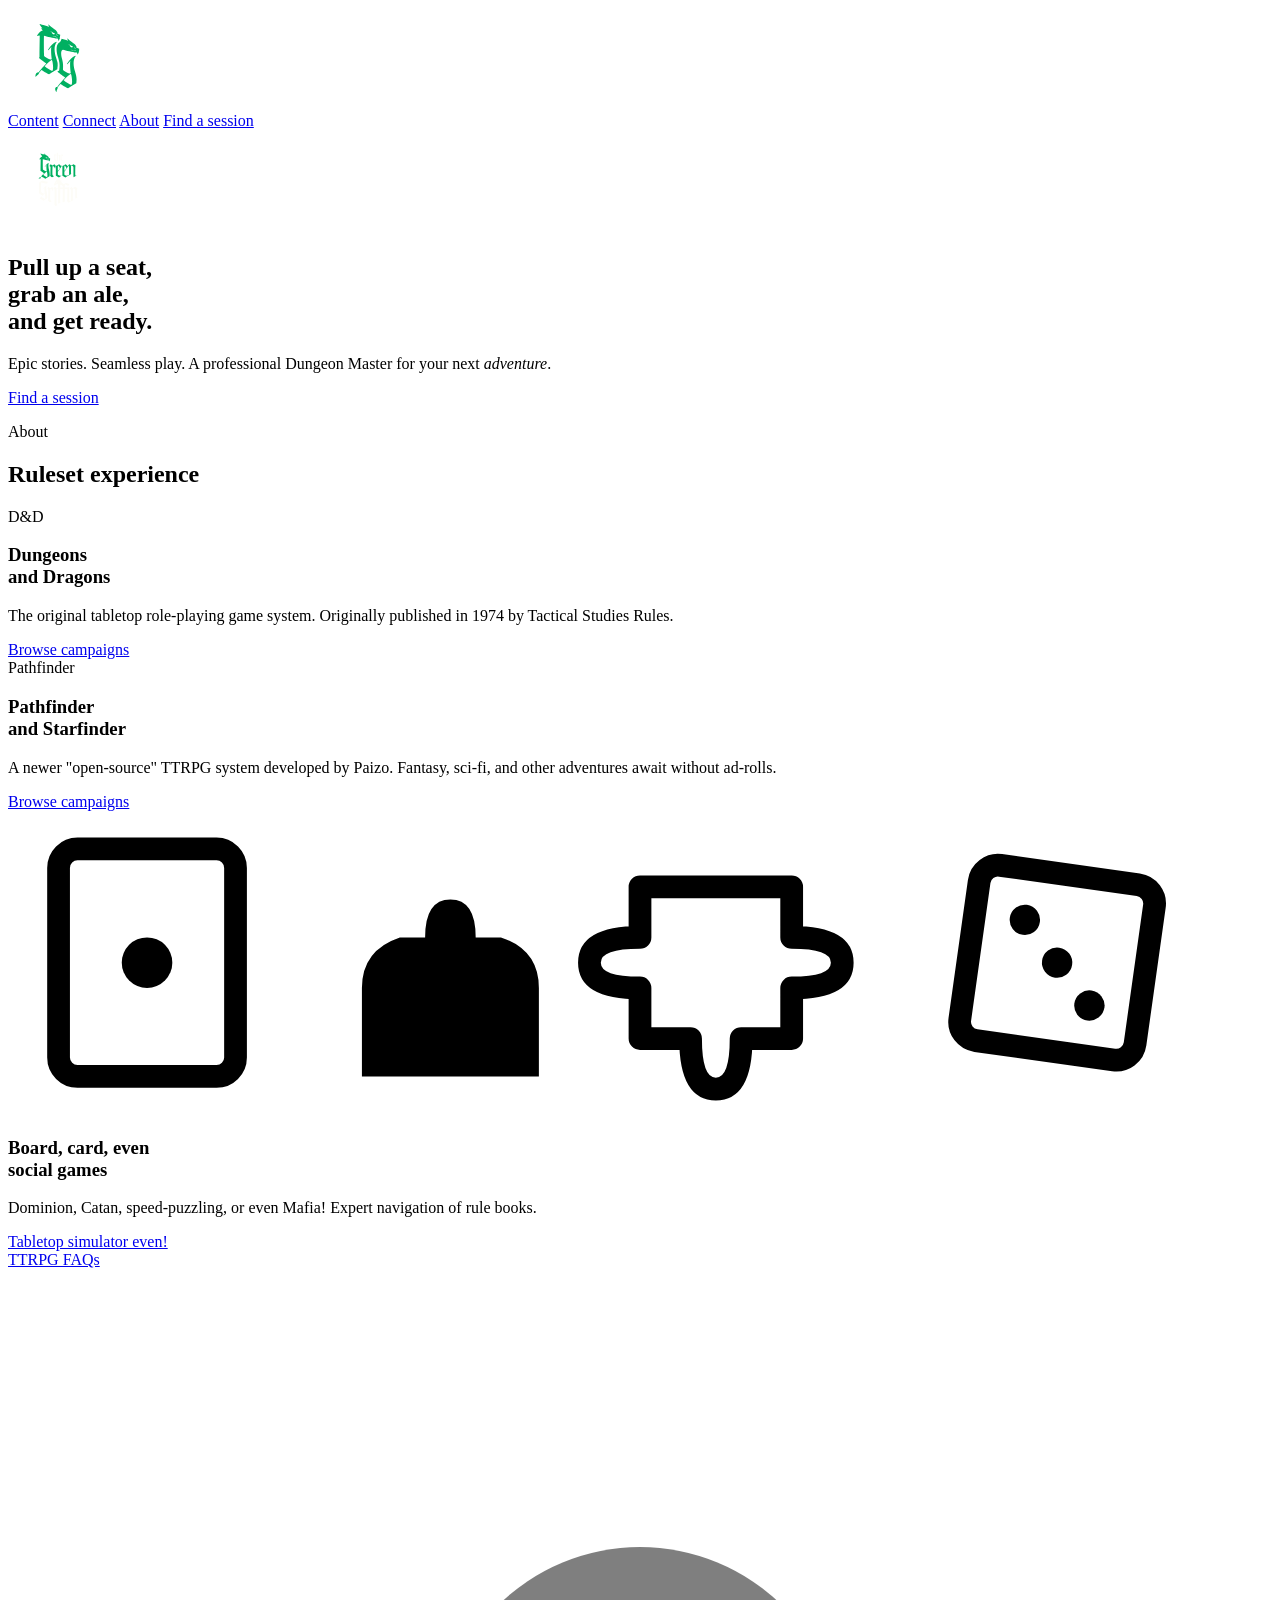
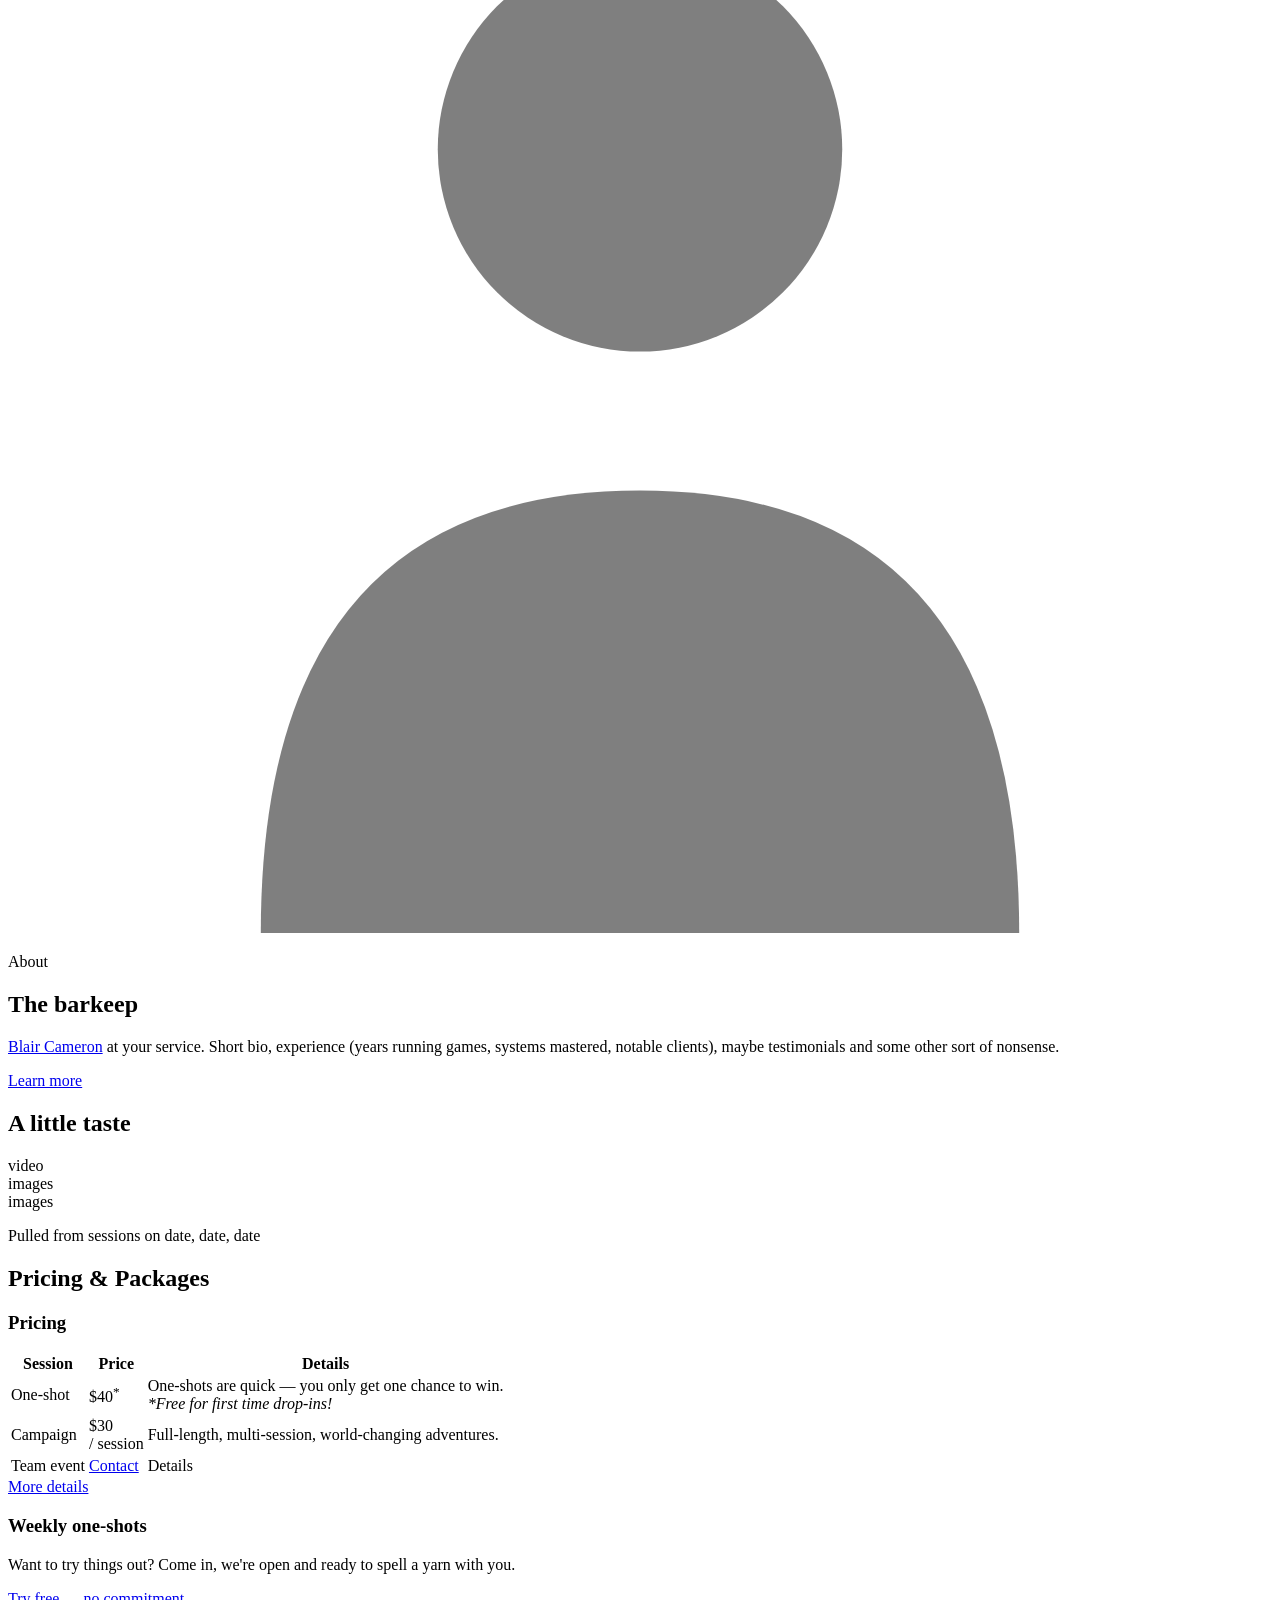
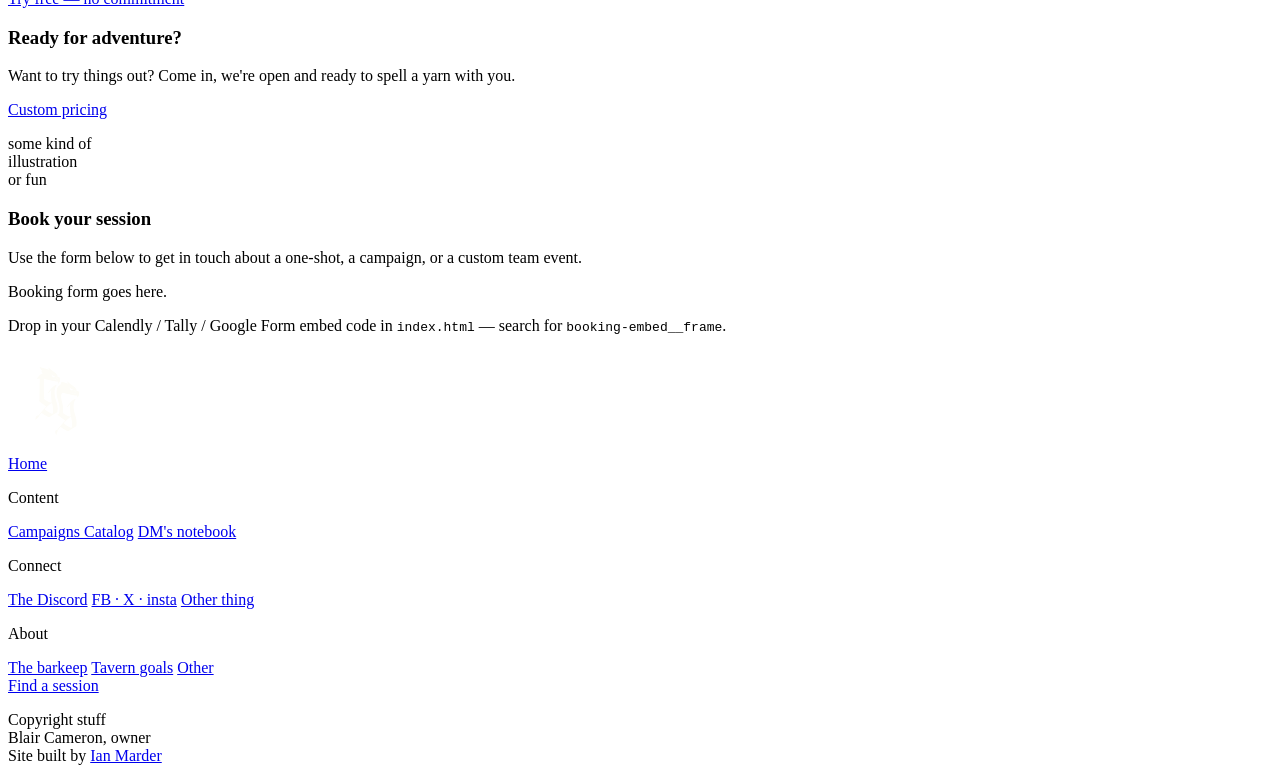
==== index.html @ 69758be9 "first build" ====
<!DOCTYPE html>
<html lang="en">
<head>
  <meta charset="UTF-8">
  <meta name="viewport" content="width=device-width, initial-scale=1.0">
  <title>The Green Griffin Tavern — Professional Dungeon Master & Game Runner</title>
  <meta name="description" content="Pull up a seat, grab an ale, and get ready. Epic stories, seamless play. A professional Dungeon Master for your next adventure.">

  <!-- Open Graph -->
  <meta property="og:title" content="The Green Griffin Tavern">
  <meta property="og:description" content="Epic stories. Seamless play. A professional Dungeon Master for your next adventure.">
  <meta property="og:type" content="website">

  <!-- Fonts: Averia Serif Libre + Averia Sans Libre -->
  <link rel="preconnect" href="https://fonts.googleapis.com">
  <link rel="preconnect" href="https://fonts.gstatic.com" crossorigin>
  <link href="https://fonts.googleapis.com/css2?family=Averia+Sans+Libre:ital,wght@0,300;0,400;0,700;1,400&family=Averia+Serif+Libre:ital,wght@0,300;0,400;0,700;1,400&display=swap" rel="stylesheet">

  <link rel="stylesheet" href="styles.css">
  <link rel="icon" type="image/svg+xml" href="assets/svg/mark.svg">
</head>
<body>

  <!-- ============ NAV ============ -->
  <header class="nav">
    <div class="nav__inner">
      <a href="#top" class="nav__brand" aria-label="The Green Griffin Tavern — Home">
        <img src="assets/svg/mark-green.svg" alt="" class="nav__mark">
      </a>
      <nav class="nav__links" aria-label="Primary">
        <a href="#content">Content</a>
        <a href="#connect">Connect</a>
        <a href="#about">About</a>
        <a href="#book" class="nav__cta">Find a session</a>
      </nav>
    </div>
  </header>

  <!-- ============ HERO ============ -->
  <section class="hero" id="top">
    <div class="hero__hearth" aria-hidden="true"></div>
    <div class="hero__inner">
      <div class="hero__shield">
        <img src="assets/svg/shield-white.svg" alt="The Green Griffin Tavern crest">
      </div>
      <div class="hero__copy">
        <h1 class="hero__headline">
          Pull up a seat,<br>
          grab an ale,<br>
          and get ready.
        </h1>
        <div class="hero__rule" aria-hidden="true"></div>
        <p class="hero__lede">
          Epic stories. Seamless play. A professional
          Dungeon Master for your next <em>adventure</em>.
        </p>
        <a href="#book" class="btn btn--primary hero__cta">Find a session</a>
      </div>
    </div>
  </section>

  <!-- ============ BEAM DIVIDER ============ -->
  <div class="beam" aria-hidden="true">
    <div class="beam__brands">
      <span></span><span></span><span></span><span></span><span></span><span></span>
    </div>
  </div>

  <!-- ============ CONTENT: Ruleset experience ============ -->
  <section class="section section--ambient" id="content">
    <div class="container">
      <p class="eyebrow">About</p>
      <h2 class="section__title">Ruleset experience</h2>
      <div class="rule rule--gold"></div>

      <div class="grid grid--3">
        <article class="card">
          <div class="card__icon">
            <span class="card__icon-text">D&amp;D</span>
          </div>
          <h3 class="card__title">Dungeons<br>and Dragons</h3>
          <p class="card__body">The original tabletop role-playing game system. Originally published in 1974 by Tactical Studies Rules.</p>
          <a href="#book" class="btn btn--ghost">Browse campaigns</a>
        </article>

        <article class="card">
          <div class="card__icon">
            <span class="card__icon-text">Pathfinder</span>
          </div>
          <h3 class="card__title">Pathfinder<br>and Starfinder</h3>
          <p class="card__body">A newer "open-source" TTRPG system developed by Paizo. Fantasy, sci-fi, and other adventures await without ad-rolls.</p>
          <a href="#book" class="btn btn--ghost">Browse campaigns</a>
        </article>

        <article class="card">
          <div class="card__icon card__icon--symbols">
            <svg viewBox="0 0 100 24" xmlns="http://www.w3.org/2000/svg" aria-hidden="true">
              <!-- card -->
              <rect x="4" y="3" width="14" height="18" rx="1.5" fill="none" stroke="currentColor" stroke-width="1.8"/>
              <circle cx="11" cy="12" r="2" fill="currentColor"/>
              <!-- meeple -->
              <path d="M28 21 L28 14 Q28 11 31 10 L33 10 Q33 7 35 7 Q37 7 37 10 L39 10 Q42 11 42 14 L42 21 Z" fill="currentColor"/>
              <!-- puzzle -->
              <path d="M54 6 H62 V10 Q66 10 66 12 Q66 14 62 14 V18 H58 Q58 22 56 22 Q54 22 54 18 H50 V14 Q46 14 46 12 Q46 10 50 10 V6 Z" fill="none" stroke="currentColor" stroke-width="1.8" stroke-linejoin="round"/>
              <!-- die -->
              <rect x="76" y="5" width="14" height="14" rx="1.5" fill="none" stroke="currentColor" stroke-width="1.8" transform="rotate(8 83 12)"/>
              <circle cx="80" cy="9" r="1.2" fill="currentColor" transform="rotate(8 83 12)"/>
              <circle cx="86" cy="15" r="1.2" fill="currentColor" transform="rotate(8 83 12)"/>
              <circle cx="83" cy="12" r="1.2" fill="currentColor" transform="rotate(8 83 12)"/>
            </svg>
          </div>
          <h3 class="card__title">Board, card, even<br>social games</h3>
          <p class="card__body">Dominion, Catan, speed-puzzling, or even Mafia! Expert navigation of rule books.</p>
          <a href="#book" class="btn btn--ghost">Tabletop simulator even!</a>
        </article>
      </div>

      <div class="section__footer">
        <a href="#book" class="btn btn--ghost btn--small">TTRPG FAQs</a>
      </div>
    </div>
  </section>

  <!-- ============ ABOUT: The barkeep ============ -->
  <section class="section section--ambient" id="about">
    <div class="container container--narrow">
      <div class="barkeep">
        <div class="barkeep__portrait" aria-hidden="true">
          <div class="barkeep__portrait-placeholder">
            <svg viewBox="0 0 100 100" xmlns="http://www.w3.org/2000/svg">
              <circle cx="50" cy="38" r="16" fill="currentColor" opacity="0.5"/>
              <path d="M20 100 Q20 65 50 65 Q80 65 80 100 Z" fill="currentColor" opacity="0.5"/>
            </svg>
          </div>
        </div>
        <div class="barkeep__copy">
          <p class="eyebrow">About</p>
          <h2 class="barkeep__title">The barkeep</h2>
          <p class="barkeep__body">
            <a href="#connect" class="link">Blair Cameron</a> at your service. Short bio, experience (years running games, systems mastered, notable clients), maybe testimonials and some other sort of nonsense.
          </p>
          <a href="#book" class="btn btn--ghost">Learn more</a>
        </div>
      </div>
    </div>
  </section>

  <!-- ============ A LITTLE TASTE ============ -->
  <section class="section section--ambient" id="taste">
    <div class="container">
      <h2 class="section__title section__title--centered">A little taste</h2>
      <div class="rule rule--gold"></div>

      <div class="taste-rail">
        <div class="taste-card"><span>video</span></div>
        <div class="taste-card"><span>images</span></div>
        <div class="taste-card"><span>images</span></div>
      </div>
      <p class="meta meta--centered">Pulled from sessions on date, date, date</p>
    </div>
  </section>

  <!-- ============ BEAM DIVIDER ============ -->
  <div class="beam" aria-hidden="true">
    <div class="beam__brands">
      <span></span><span></span><span></span><span></span><span></span><span></span>
    </div>
  </div>

  <!-- ============ BOOKING / PRICING ============ -->
  <section class="section section--ambient" id="book">
    <div class="container">
      <h2 class="section__title section__title--centered">Pricing &amp; Packages</h2>
      <div class="rule rule--gold"></div>

      <div class="grid grid--pricing">

        <!-- Pricing table card -->
        <article class="card card--wood">
          <h3 class="card__title card__title--center">Pricing</h3>
          <table class="pricing-table">
            <thead>
              <tr>
                <th>Session</th>
                <th>Price</th>
                <th>Details</th>
              </tr>
            </thead>
            <tbody>
              <tr>
                <td>One-shot</td>
                <td>$40<sup>*</sup></td>
                <td>One-shots are quick — you only get one chance to win.<br><em class="muted">*Free for first time drop-ins!</em></td>
              </tr>
              <tr>
                <td>Campaign</td>
                <td>$30<br><span class="muted">/ session</span></td>
                <td>Full-length, multi-session, world-changing adventures.</td>
              </tr>
              <tr>
                <td>Team event</td>
                <td><a href="#book" class="link">Contact</a></td>
                <td>Details</td>
              </tr>
            </tbody>
          </table>
          <a href="#book" class="btn btn--ghost">More details</a>
        </article>

        <!-- Promo column: two stacked cards -->
        <div class="promo-stack">
          <article class="card card--wood">
            <h3 class="card__title">Weekly one-shots</h3>
            <p class="card__body">Want to try things out? Come in, we're open and ready to spell a yarn with you.</p>
            <a href="#book" class="btn btn--ghost">Try free — no commitment</a>
          </article>

          <article class="card card--wood card--accent">
            <h3 class="card__title card__title--accent">Ready for adventure?</h3>
            <p class="card__body">Want to try things out? Come in, we're open and ready to spell a yarn with you.</p>
            <a href="#book" class="btn btn--primary">Custom pricing</a>
          </article>
        </div>

        <!-- Visual / illustration slot -->
        <article class="card card--illustration">
          <div class="illustration-slot">
            <p>some kind of<br>illustration<br>or fun</p>
          </div>
        </article>

      </div>

      <!-- Booking embed slot -->
      <div class="booking-embed" id="connect">
        <h3 class="booking-embed__title">Book your session</h3>
        <p class="booking-embed__lede">Use the form below to get in touch about a one-shot, a campaign, or a custom team event.</p>
        <div class="booking-embed__frame">
          <!-- TODO: swap this div for your Calendly / Tally / Google Form embed iframe -->
          <div class="booking-embed__placeholder">
            <p>Booking form goes here.</p>
            <p class="meta">Drop in your Calendly / Tally / Google Form embed code in <code>index.html</code> — search for <code>booking-embed__frame</code>.</p>
          </div>
        </div>
      </div>
    </div>
  </section>

  <!-- ============ FOOTER ============ -->
  <footer class="footer">
    <div class="footer__inner">
      <a href="#top" class="footer__brand" aria-label="Home">
        <img src="assets/svg/mark-cream.svg" alt="The Green Griffin Tavern" class="footer__mark">
      </a>

      <nav class="footer__nav" aria-label="Footer">
        <a href="#top" class="footer__home">Home</a>

        <div class="footer__col">
          <p class="footer__col-title">Content</p>
          <a href="#content">Campaigns Catalog</a>
          <a href="#content">DM's notebook</a>
        </div>

        <div class="footer__col">
          <p class="footer__col-title">Connect</p>
          <a href="#connect">The Discord</a>
          <a href="#connect">FB · X · insta</a>
          <a href="#connect">Other thing</a>
        </div>

        <div class="footer__col">
          <p class="footer__col-title">About</p>
          <a href="#about">The barkeep</a>
          <a href="#about">Tavern goals</a>
          <a href="#about">Other</a>
        </div>

        <a href="#book" class="btn btn--primary footer__cta">Find a session</a>
      </nav>

      <div class="footer__legal">
        <p>Copyright stuff<br>Blair Cameron, owner<br>Site built by <a href="https://ianmarder.github.io" class="link">Ian Marder</a></p>
      </div>
    </div>
  </footer>

  <script src="script.js"></script>
</body>
</html>
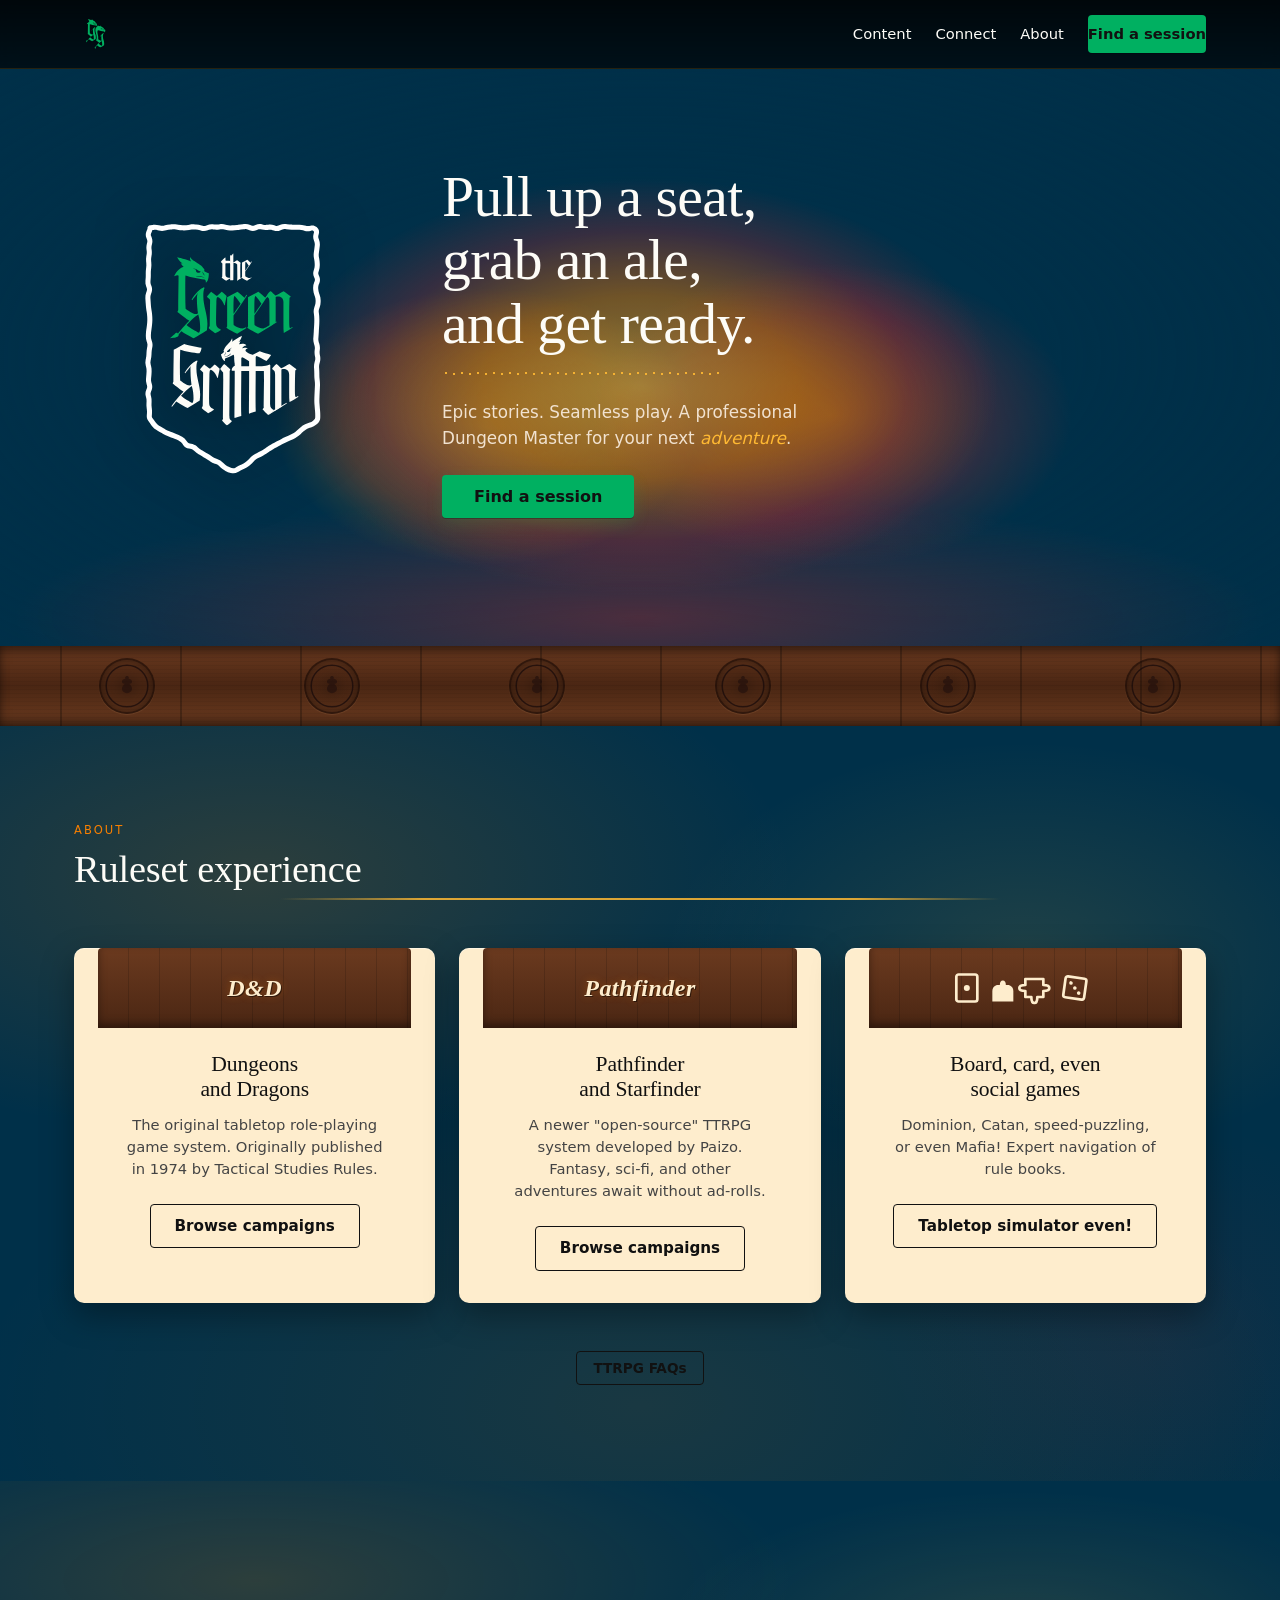
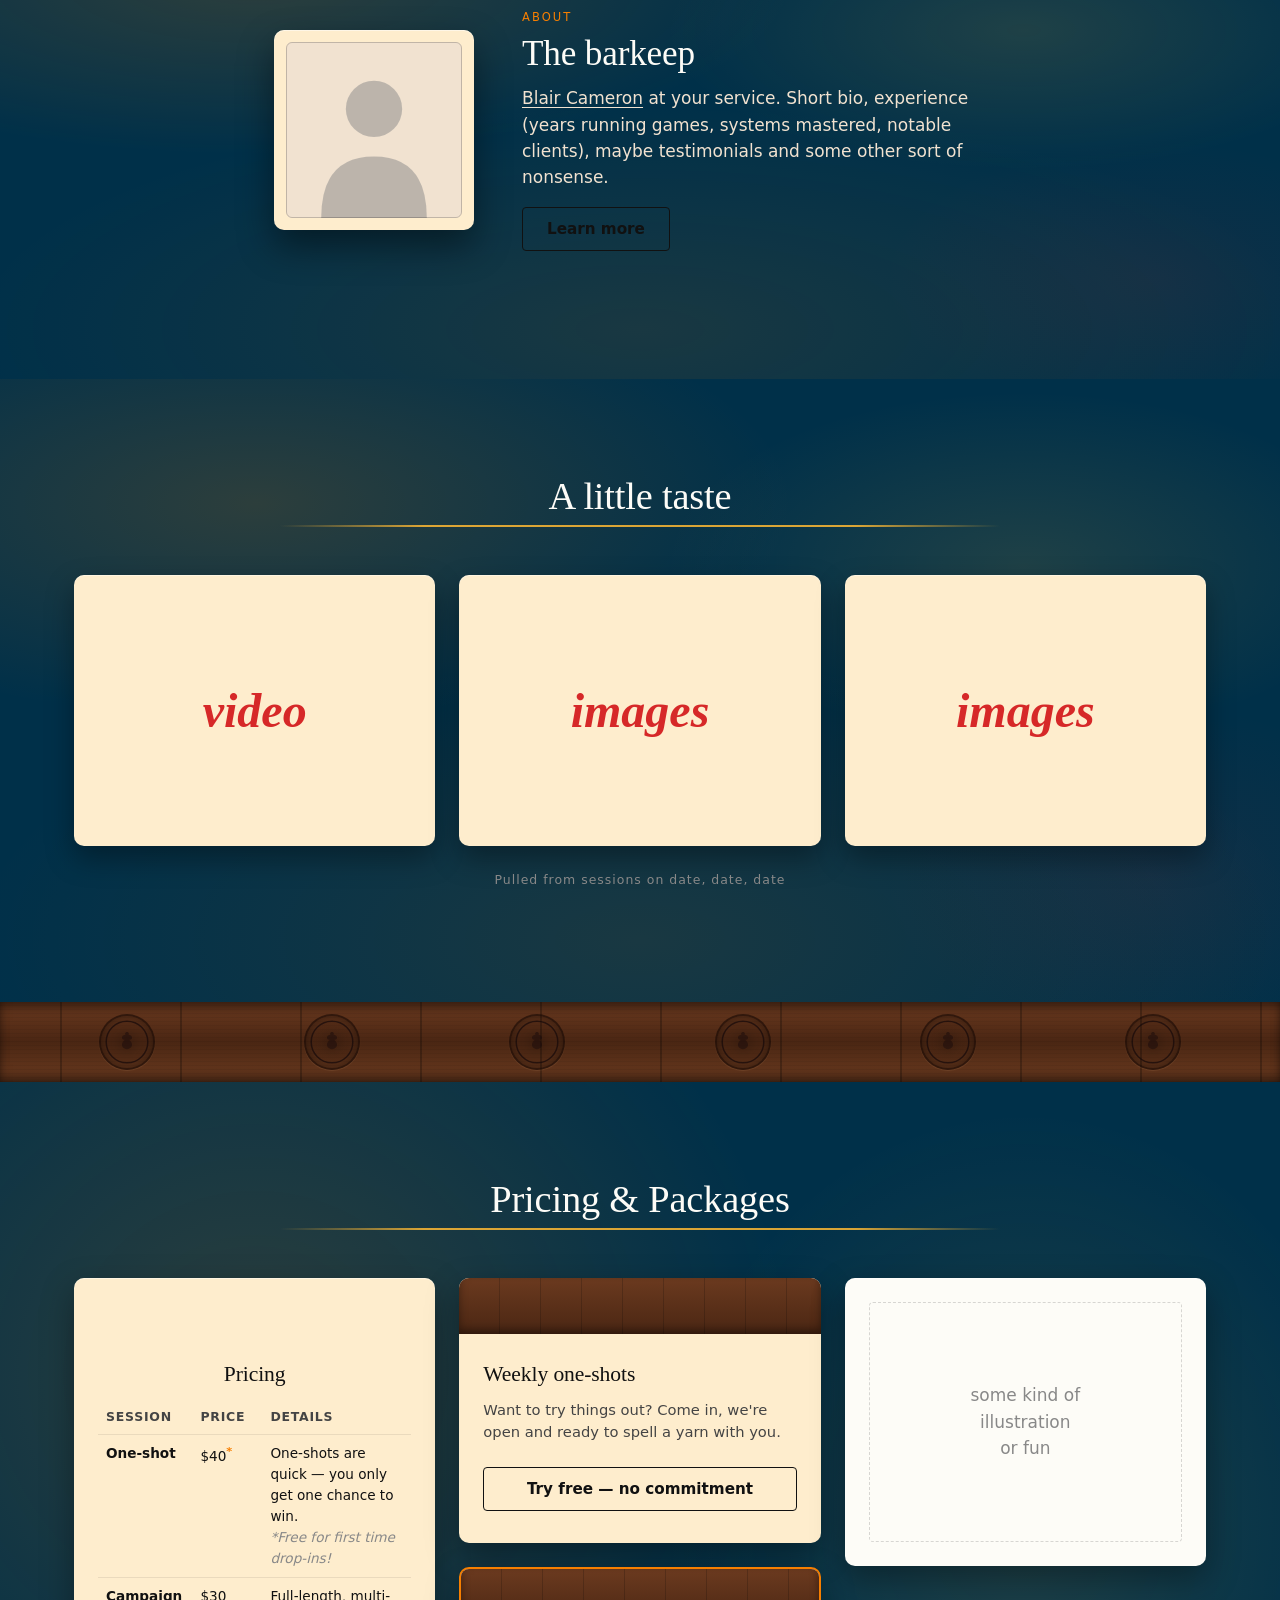
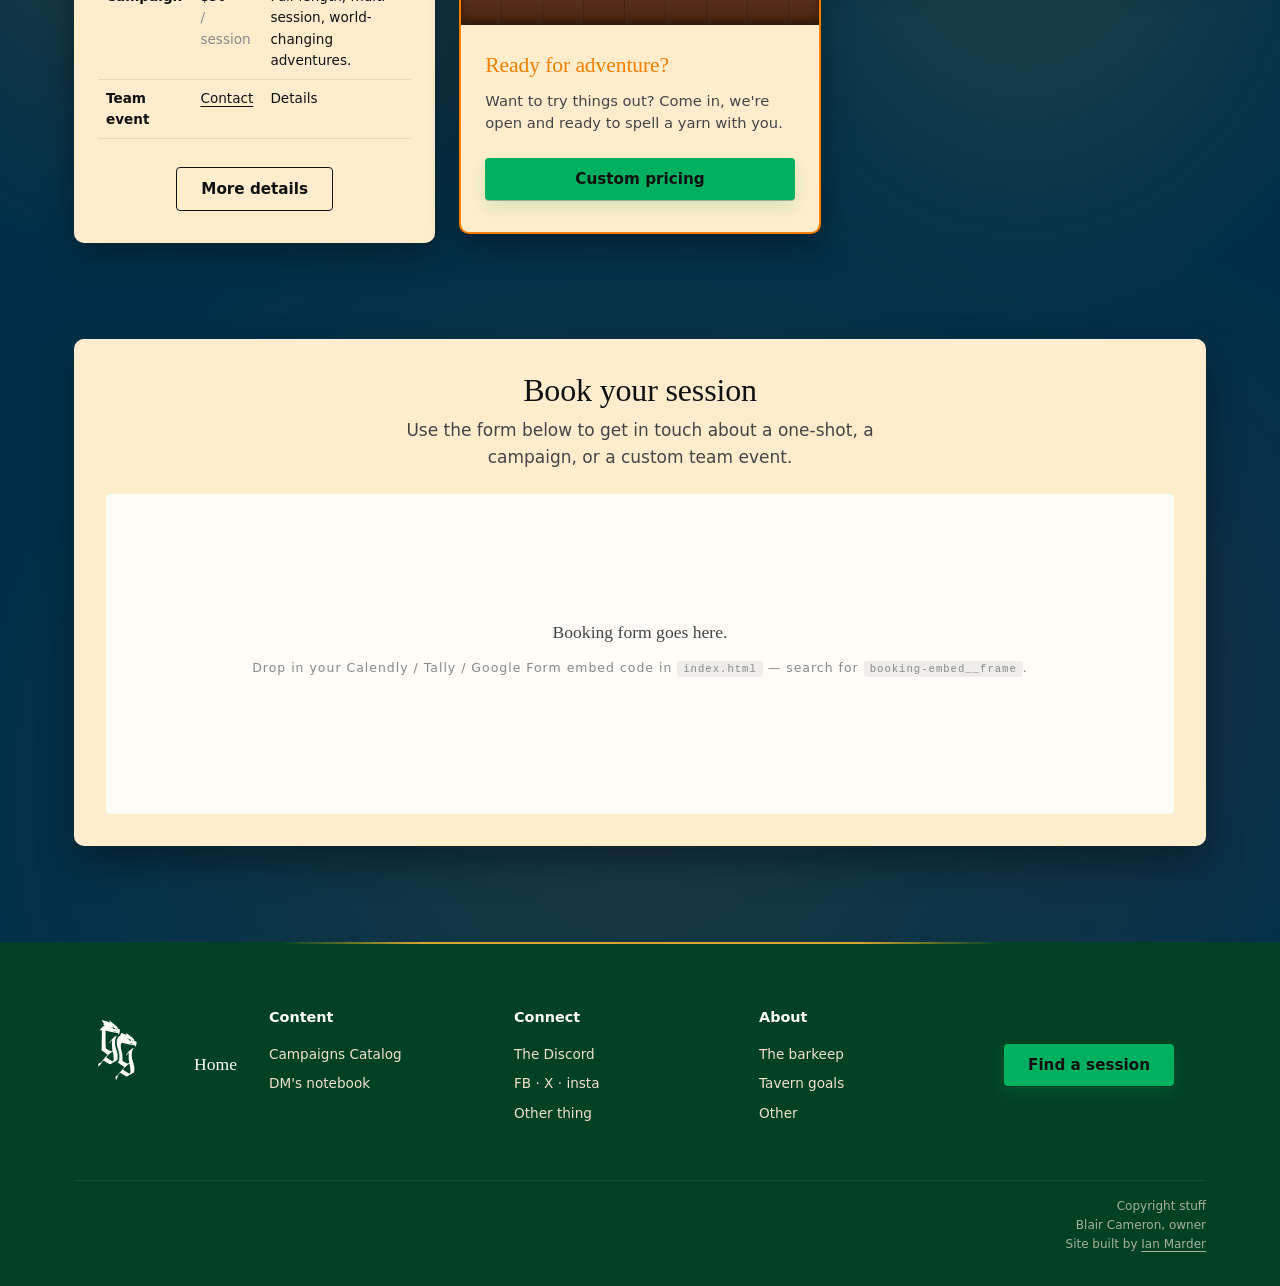
==== commit dedfdb09: "fixed css and js paths" ====
--- a/index.html
+++ b/index.html
@@ -16,7 +16,7 @@
   <link rel="preconnect" href="https://fonts.gstatic.com" crossorigin>
   <link href="https://fonts.googleapis.com/css2?family=Averia+Sans+Libre:ital,wght@0,300;0,400;0,700;1,400&family=Averia+Serif+Libre:ital,wght@0,300;0,400;0,700;1,400&display=swap" rel="stylesheet">
 
-  <link rel="stylesheet" href="styles.css">
+  <link rel="stylesheet" href="assets/css/styles.css">
   <link rel="icon" type="image/svg+xml" href="assets/svg/mark.svg">
 </head>
 <body>
@@ -285,6 +285,6 @@
     </div>
   </footer>
 
-  <script src="script.js"></script>
+  <script src="assets/js/script.js"></script>
 </body>
-</html>
+</html>
--- a/assets/css/styles.css
+++ b/assets/css/styles.css
@@ -0,0 +1,899 @@
+/* ==========================================================================
+   The Green Griffin Tavern — stylesheet
+   Plain HTML/CSS/JS · single page · anchored sections
+   ========================================================================== */
+
+/* --- TOKENS --------------------------------------------------------------- */
+:root {
+  /* Brand — cool */
+  --c-navy-deep:    #003049;
+  --c-navy-mid:     #006BA3;
+  --c-sky-ice:      #C7E6F6;
+
+  /* Brand — hot */
+  --c-red:          #D62828;
+  --c-ember:        #F77F00;
+  --c-gold:         #FFB933;
+
+  /* Brand — warm cream / parchment */
+  --c-parchment:    #FEEDCD;
+  --c-cream:        #F1E2D0;
+  --c-blush:        #F7D4D4;
+  --c-bone:         #FDFCF7;
+
+  /* Brand — green (the griffin) */
+  --c-green-deep:   #004124;
+  --c-green:        #00B061;
+  --c-green-soft:   #B8F9DC;
+
+  /* Neutrals */
+  --c-ink:          #111111;
+  --c-charcoal:     #444444;
+  --c-stone:        #888888;
+  --c-fog:          #E1E0DD;
+
+  /* Functional roles */
+  --bg-base:        var(--c-navy-deep);
+  --bg-elevated:    var(--c-parchment);
+  --fg-on-dark:     var(--c-bone);
+  --fg-on-light:    var(--c-ink);
+  --accent-warm:    var(--c-ember);
+  --accent-cool:    var(--c-navy-mid);
+  --accent-cta:     var(--c-green);
+  --accent-cta-deep:var(--c-green-deep);
+
+  /* Type */
+  --ff-display: 'Averia Serif Libre', Georgia, 'Times New Roman', serif;
+  --ff-body:    'Averia Sans Libre', system-ui, sans-serif;
+
+  /* Spacing scale */
+  --s-1: .25rem;
+  --s-2: .5rem;
+  --s-3: .75rem;
+  --s-4: 1rem;
+  --s-5: 1.5rem;
+  --s-6: 2rem;
+  --s-7: 3rem;
+  --s-8: 4rem;
+  --s-9: 6rem;
+  --s-10: 8rem;
+
+  /* Misc */
+  --radius:        4px;
+  --radius-card:   10px;
+  --max-content:   1180px;
+  --max-narrow:    780px;
+  --ease:          cubic-bezier(.2,.6,.2,1);
+}
+
+/* --- BASE ----------------------------------------------------------------- */
+*, *::before, *::after { box-sizing: border-box; }
+html { scroll-behavior: smooth; }
+
+body {
+  margin: 0;
+  font-family: var(--ff-body);
+  font-weight: 400;
+  font-size: 17px;
+  line-height: 1.55;
+  color: var(--fg-on-dark);
+  background: var(--bg-base);
+  -webkit-font-smoothing: antialiased;
+  text-rendering: optimizeLegibility;
+}
+
+img, svg { display: block; max-width: 100%; height: auto; }
+
+h1, h2, h3, h4 {
+  font-family: var(--ff-display);
+  font-weight: 400;
+  margin: 0;
+  line-height: 1.1;
+  letter-spacing: -0.005em;
+}
+
+h3 { font-family: var(--ff-body); font-weight: 700; line-height: 1.2; }
+
+a { color: inherit; text-decoration: none; }
+.link { text-decoration: underline; text-underline-offset: 3px; }
+.link:hover { color: var(--c-ember); }
+
+p { margin: 0 0 var(--s-4); }
+em { font-style: italic; }
+
+.muted { color: var(--c-stone); }
+
+.eyebrow {
+  font-family: var(--ff-body);
+  text-transform: uppercase;
+  letter-spacing: 0.18em;
+  font-size: 0.72rem;
+  color: var(--c-ember);
+  margin: 0 0 var(--s-2);
+}
+
+.meta {
+  font-family: var(--ff-body);
+  font-size: 0.78rem;
+  letter-spacing: 0.08em;
+  color: var(--c-stone);
+}
+.meta--centered { text-align: center; margin-top: var(--s-5); }
+
+/* --- LAYOUT --------------------------------------------------------------- */
+.container {
+  max-width: var(--max-content);
+  margin: 0 auto;
+  padding: 0 var(--s-5);
+}
+.container--narrow { max-width: var(--max-narrow); }
+
+.section {
+  position: relative;
+  padding: var(--s-9) 0;
+}
+
+.section--ambient {
+  /* The warm glowing ambient background between beam dividers */
+  background: var(--bg-base);
+  background-image:
+    radial-gradient(ellipse 60% 50% at 20% 20%, rgba(247,127,0,0.18), transparent 70%),
+    radial-gradient(ellipse 40% 40% at 80% 30%, rgba(255,185,51,0.12), transparent 70%),
+    radial-gradient(ellipse 70% 60% at 50% 90%, rgba(247,127,0,0.10), transparent 75%),
+    radial-gradient(ellipse 30% 40% at 90% 80%, rgba(214,40,40,0.08), transparent 70%);
+}
+
+.section__title {
+  font-size: clamp(1.8rem, 3vw, 2.5rem);
+  margin: 0 0 var(--s-2);
+}
+.section__title--centered { text-align: center; }
+
+.section__footer {
+  margin-top: var(--s-7);
+  text-align: center;
+}
+
+.rule {
+  height: 2px;
+  background: transparent;
+  background-image: linear-gradient(to right, transparent, var(--c-gold) 20%, var(--c-gold) 80%, transparent);
+  margin: 0 auto var(--s-7);
+  width: min(100%, 720px);
+  opacity: 0.85;
+}
+
+/* Hand-drawn underline rule for hero */
+.hero__rule {
+  height: 4px;
+  width: 280px;
+  margin: var(--s-4) 0 var(--s-5);
+  background: transparent;
+  background-image:
+    radial-gradient(circle at 4px 2px, var(--c-gold) 1.2px, transparent 1.5px),
+    radial-gradient(circle at 12px 3px, var(--c-gold) 1.2px, transparent 1.5px);
+  background-size: 16px 4px;
+  background-repeat: repeat-x;
+  opacity: 0.9;
+}
+
+/* --- NAV ------------------------------------------------------------------ */
+.nav {
+  position: sticky;
+  top: 0;
+  z-index: 50;
+  background: linear-gradient(180deg, rgba(0,0,0,0.85) 0%, rgba(0,0,0,0.65) 100%);
+  backdrop-filter: blur(8px);
+  -webkit-backdrop-filter: blur(8px);
+  border-bottom: 1px solid rgba(255,185,51,0.15);
+}
+
+.nav__inner {
+  max-width: var(--max-content);
+  margin: 0 auto;
+  padding: var(--s-3) var(--s-5);
+  display: flex;
+  align-items: center;
+  justify-content: space-between;
+  gap: var(--s-5);
+}
+
+.nav__brand { display: inline-flex; align-items: center; }
+.nav__mark {
+  width: 44px;
+  height: 44px;
+  filter: drop-shadow(0 1px 2px rgba(0,0,0,0.4));
+}
+/* Nav mark stays in the brand green */
+.nav__mark { color: var(--c-green); }
+
+.nav__links {
+  display: flex;
+  align-items: center;
+  gap: var(--s-5);
+  font-family: var(--ff-body);
+  font-size: 0.92rem;
+}
+
+.nav__links a {
+  position: relative;
+  padding: var(--s-2) 0;
+  transition: color .2s var(--ease);
+}
+.nav__links a:not(.nav__cta)::after {
+  content: '';
+  position: absolute;
+  left: 0; right: 100%;
+  bottom: 2px;
+  height: 1px;
+  background: var(--c-gold);
+  transition: right .25s var(--ease);
+}
+.nav__links a:not(.nav__cta):hover { color: var(--c-gold); }
+.nav__links a:not(.nav__cta):hover::after { right: 0; }
+
+.nav__cta {
+  background: var(--accent-cta);
+  color: var(--c-ink);
+  padding: var(--s-2) var(--s-4);
+  border-radius: var(--radius);
+  font-weight: 700;
+  transition: transform .15s var(--ease), box-shadow .2s var(--ease);
+  box-shadow: 0 1px 0 rgba(0,0,0,0.2);
+}
+.nav__cta:hover {
+  transform: translateY(-1px);
+  box-shadow: 0 4px 12px rgba(0,176,97,0.35);
+}
+
+/* --- BUTTONS -------------------------------------------------------------- */
+.btn {
+  display: inline-flex;
+  align-items: center;
+  justify-content: center;
+  padding: var(--s-3) var(--s-5);
+  font-family: var(--ff-body);
+  font-weight: 700;
+  font-size: 0.95rem;
+  border-radius: var(--radius);
+  cursor: pointer;
+  border: none;
+  transition: transform .15s var(--ease), box-shadow .2s var(--ease), background-color .2s var(--ease);
+  text-align: center;
+  line-height: 1.2;
+}
+
+.btn--primary {
+  background: var(--accent-cta);
+  color: var(--c-ink);
+  box-shadow: 0 1px 0 rgba(0,0,0,0.25), 0 6px 16px rgba(0,176,97,0.18);
+}
+.btn--primary:hover {
+  transform: translateY(-2px);
+  box-shadow: 0 2px 0 rgba(0,0,0,0.25), 0 10px 22px rgba(0,176,97,0.32);
+}
+
+.btn--ghost {
+  background: transparent;
+  color: var(--c-ink);
+  border: 1.5px solid currentColor;
+  font-weight: 600;
+}
+.btn--ghost:hover {
+  background: var(--c-ink);
+  color: var(--c-parchment);
+}
+
+.btn--small {
+  padding: var(--s-2) var(--s-4);
+  font-size: 0.85rem;
+}
+
+/* --- HERO ----------------------------------------------------------------- */
+.hero {
+  position: relative;
+  padding: var(--s-9) 0 var(--s-10);
+  overflow: hidden;
+  background: var(--bg-base);
+}
+
+/* The hearth fire backdrop — built from layered radial gradients
+   to evoke embers and flame without needing a photo */
+.hero__hearth {
+  position: absolute;
+  inset: 0;
+  pointer-events: none;
+  background:
+    /* central flame core */
+    radial-gradient(ellipse 35% 45% at 50% 55%, rgba(255,185,51,0.55) 0%, rgba(247,127,0,0.45) 35%, rgba(214,40,40,0.25) 60%, transparent 80%),
+    /* flame flicker right */
+    radial-gradient(ellipse 25% 35% at 65% 60%, rgba(247,127,0,0.40) 0%, rgba(214,40,40,0.20) 50%, transparent 75%),
+    /* flame flicker left */
+    radial-gradient(ellipse 22% 32% at 38% 62%, rgba(255,185,51,0.35) 0%, rgba(247,127,0,0.20) 50%, transparent 75%),
+    /* ember glow base */
+    radial-gradient(ellipse 70% 30% at 50% 95%, rgba(214,40,40,0.35) 0%, transparent 70%),
+    /* outer dark vignette */
+    radial-gradient(ellipse 100% 100% at 50% 50%, transparent 30%, rgba(0,48,73,0.7) 80%, var(--c-navy-deep) 100%);
+  filter: blur(0.5px);
+  animation: flicker 8s ease-in-out infinite;
+}
+
+@keyframes flicker {
+  0%, 100% { opacity: 1; transform: scale(1); }
+  25% { opacity: 0.92; transform: scale(1.015) translateY(-2px); }
+  50% { opacity: 1; transform: scale(0.99) translateY(1px); }
+  75% { opacity: 0.95; transform: scale(1.01); }
+}
+
+.hero__inner {
+  position: relative;
+  max-width: var(--max-content);
+  margin: 0 auto;
+  padding: 0 var(--s-5);
+  display: grid;
+  grid-template-columns: minmax(220px, 320px) 1fr;
+  gap: var(--s-7);
+  align-items: center;
+}
+
+.hero__shield {
+  position: relative;
+  filter: drop-shadow(0 8px 24px rgba(0,0,0,0.5));
+}
+.hero__shield img {
+  width: 100%;
+  max-width: 320px;
+}
+
+.hero__copy { color: var(--fg-on-dark); }
+
+.hero__headline {
+  font-size: clamp(2.2rem, 5vw, 3.6rem);
+  font-weight: 400;
+  letter-spacing: -0.01em;
+  margin: 0;
+}
+
+.hero__lede {
+  font-size: 1.05rem;
+  max-width: 38ch;
+  margin: 0 0 var(--s-5);
+  color: var(--c-cream);
+}
+.hero__lede em {
+  color: var(--c-gold);
+  font-style: italic;
+}
+
+.hero__cta {
+  font-size: 1rem;
+  padding: var(--s-3) var(--s-6);
+}
+
+/* --- BEAM DIVIDER --------------------------------------------------------- */
+.beam {
+  position: relative;
+  height: 80px;
+  background:
+    /* wood plank lines */
+    repeating-linear-gradient(
+      90deg,
+      rgba(0,0,0,0.0) 0px,
+      rgba(0,0,0,0.0) 60px,
+      rgba(0,0,0,0.25) 60px,
+      rgba(0,0,0,0.25) 62px,
+      rgba(0,0,0,0.0) 62px,
+      rgba(0,0,0,0.0) 120px
+    ),
+    /* wood grain horizontal striping */
+    repeating-linear-gradient(
+      0deg,
+      rgba(0,0,0,0.05) 0px,
+      rgba(0,0,0,0.05) 1px,
+      transparent 1px,
+      transparent 4px
+    ),
+    /* base wood color gradient */
+    linear-gradient(180deg, #6b3a1f 0%, #4a2613 50%, #6b3a1f 100%);
+  box-shadow:
+    inset 0 8px 12px -4px rgba(0,0,0,0.6),
+    inset 0 -8px 12px -4px rgba(0,0,0,0.6);
+  overflow: hidden;
+}
+
+/* Burnt griffin brands stamped along the beam */
+.beam__brands {
+  display: flex;
+  align-items: center;
+  justify-content: space-around;
+  height: 100%;
+  padding: 0 var(--s-5);
+}
+.beam__brands span {
+  display: block;
+  width: 56px;
+  height: 56px;
+  border-radius: 50%;
+  border: 2px solid rgba(20,8,4,0.85);
+  background:
+    radial-gradient(circle, rgba(20,8,4,0.4) 0%, rgba(20,8,4,0.0) 70%),
+    url("data:image/svg+xml;utf8,<svg xmlns='http://www.w3.org/2000/svg' viewBox='0 0 100 100'><circle cx='50' cy='50' r='40' fill='none' stroke='%2314080a' stroke-width='3'/></svg>");
+  background-size: cover;
+  box-shadow:
+    inset 0 0 8px rgba(0,0,0,0.6),
+    0 1px 1px rgba(255,200,150,0.15);
+  opacity: 0.7;
+  position: relative;
+}
+.beam__brands span::after {
+  /* Tiny griffin silhouette inside the brand */
+  content: '';
+  position: absolute;
+  inset: 8px;
+  background-image: url("data:image/svg+xml;utf8,<svg xmlns='http://www.w3.org/2000/svg' viewBox='0 0 100 100'><path d='M48 22 C44 24 44 28 46 30 C40 30 36 34 36 38 C36 42 40 44 44 44 C40 48 36 52 36 58 C36 64 42 68 50 70 C58 68 64 64 64 58 C64 52 60 48 56 44 C60 44 64 42 64 38 C64 34 60 30 54 30 C56 28 56 24 52 22 Z M44 36 C44 38 45 39 47 39 C49 39 50 38 50 36 C50 34 49 33 47 33 C45 33 44 34 44 36 Z' fill='%2314080a'/></svg>");
+  background-size: contain;
+  background-repeat: no-repeat;
+  background-position: center;
+  opacity: 0.7;
+}
+
+/* --- CARDS ---------------------------------------------------------------- */
+.grid {
+  display: grid;
+  gap: var(--s-5);
+}
+.grid--3 {
+  grid-template-columns: repeat(3, 1fr);
+}
+
+.card {
+  background: var(--c-parchment);
+  color: var(--c-ink);
+  border-radius: var(--radius-card);
+  padding: var(--s-6) var(--s-5);
+  display: flex;
+  flex-direction: column;
+  align-items: center;
+  text-align: center;
+  gap: var(--s-3);
+  box-shadow:
+    0 1px 0 rgba(255,255,255,0.4) inset,
+    0 12px 32px rgba(0,0,0,0.35);
+  position: relative;
+}
+
+.card__icon {
+  display: flex;
+  align-items: center;
+  justify-content: center;
+  width: 100%;
+  min-height: 80px;
+  padding: var(--s-3) 0;
+  /* Wood-frame top */
+  background:
+    repeating-linear-gradient(
+      90deg,
+      rgba(0,0,0,0.0) 0,
+      rgba(0,0,0,0.0) 30px,
+      rgba(0,0,0,0.15) 30px,
+      rgba(0,0,0,0.15) 31px
+    ),
+    linear-gradient(180deg, #6b3a1f 0%, #4a2613 100%);
+  border-radius: var(--radius) var(--radius) 0 0;
+  margin: calc(-1 * var(--s-6)) calc(-1 * var(--s-5)) var(--s-3);
+  color: var(--c-parchment);
+  box-shadow: inset 0 -4px 8px rgba(0,0,0,0.4);
+}
+.card__icon-text {
+  font-family: var(--ff-display);
+  font-weight: 700;
+  font-size: 1.5rem;
+  font-style: italic;
+  color: var(--c-parchment);
+  letter-spacing: 0.02em;
+  text-shadow:
+    1px 1px 0 rgba(0,0,0,0.5),
+    0 0 8px rgba(247,127,0,0.3);
+}
+.card__icon--symbols svg {
+  width: 80%;
+  height: auto;
+  max-height: 36px;
+  color: var(--c-parchment);
+}
+
+.card__title {
+  font-family: var(--ff-display);
+  font-weight: 400;
+  font-size: 1.35rem;
+  line-height: 1.15;
+  margin: 0;
+}
+.card__title--center { text-align: center; }
+.card__title--accent { color: var(--c-ember); }
+
+.card__body {
+  font-size: 0.92rem;
+  line-height: 1.5;
+  color: var(--c-charcoal);
+  margin: 0 0 var(--s-3);
+  max-width: 28ch;
+}
+
+/* --- BARKEEP -------------------------------------------------------------- */
+.barkeep {
+  display: grid;
+  grid-template-columns: 200px 1fr;
+  gap: var(--s-7);
+  align-items: center;
+  padding: var(--s-6) 0;
+}
+
+.barkeep__portrait {
+  width: 200px;
+  aspect-ratio: 1;
+  border-radius: var(--radius-card);
+  background: var(--c-parchment);
+  padding: var(--s-3);
+  box-shadow:
+    0 1px 0 rgba(255,255,255,0.5) inset,
+    0 16px 36px rgba(0,0,0,0.45);
+  position: relative;
+  overflow: hidden;
+}
+.barkeep__portrait::before {
+  content: '';
+  position: absolute;
+  inset: var(--s-3);
+  border: 1px solid rgba(0,0,0,0.2);
+  border-radius: 6px;
+  pointer-events: none;
+  z-index: 2;
+}
+.barkeep__portrait-placeholder {
+  width: 100%;
+  height: 100%;
+  display: flex;
+  align-items: center;
+  justify-content: center;
+  background: var(--c-cream);
+  color: var(--c-stone);
+  border-radius: 6px;
+  overflow: hidden;
+}
+.barkeep__portrait-placeholder svg {
+  width: 100%;
+  height: 100%;
+}
+
+.barkeep__title {
+  font-size: clamp(1.6rem, 3vw, 2.2rem);
+  margin: 0 0 var(--s-3);
+}
+
+.barkeep__body {
+  color: var(--c-cream);
+  max-width: 48ch;
+  margin: 0 0 var(--s-4);
+}
+
+/* --- TASTE RAIL ----------------------------------------------------------- */
+.taste-rail {
+  display: grid;
+  grid-template-columns: repeat(3, 1fr);
+  gap: var(--s-5);
+  margin-top: var(--s-3);
+}
+
+.taste-card {
+  aspect-ratio: 4 / 3;
+  background: var(--c-parchment);
+  border-radius: var(--radius-card);
+  display: flex;
+  align-items: center;
+  justify-content: center;
+  box-shadow:
+    0 1px 0 rgba(255,255,255,0.4) inset,
+    0 12px 28px rgba(0,0,0,0.35);
+  transition: transform .25s var(--ease);
+}
+.taste-card:hover { transform: translateY(-4px); }
+.taste-card span {
+  font-family: var(--ff-display);
+  font-style: italic;
+  font-weight: 700;
+  color: var(--c-red);
+  font-size: clamp(2rem, 4vw, 3rem);
+}
+
+/* --- PRICING -------------------------------------------------------------- */
+.grid--pricing {
+  grid-template-columns: 1fr 1fr 1fr;
+  align-items: start;
+}
+
+.card--wood {
+  background: var(--c-parchment);
+  padding-top: 0;
+  overflow: hidden;
+}
+.card--wood::before {
+  content: '';
+  display: block;
+  height: 56px;
+  margin: 0 calc(-1 * var(--s-5)) var(--s-4);
+  background:
+    repeating-linear-gradient(
+      90deg,
+      rgba(0,0,0,0) 0,
+      rgba(0,0,0,0) 40px,
+      rgba(0,0,0,0.18) 40px,
+      rgba(0,0,0,0.18) 41px
+    ),
+    linear-gradient(180deg, #6b3a1f 0%, #4a2613 100%);
+  box-shadow: inset 0 -4px 8px rgba(0,0,0,0.4);
+}
+
+.card--accent {
+  border: 2px solid var(--c-ember);
+  position: relative;
+}
+
+.pricing-table {
+  width: 100%;
+  border-collapse: collapse;
+  font-size: 0.85rem;
+  margin: 0 0 var(--s-4);
+}
+.pricing-table th,
+.pricing-table td {
+  text-align: left;
+  padding: var(--s-2) var(--s-2);
+  border-bottom: 1px solid rgba(0,0,0,0.08);
+  vertical-align: top;
+}
+.pricing-table th {
+  font-family: var(--ff-body);
+  font-weight: 600;
+  font-size: 0.78rem;
+  text-transform: uppercase;
+  letter-spacing: 0.06em;
+  color: var(--c-charcoal);
+}
+.pricing-table td:first-child { font-weight: 600; }
+.pricing-table sup {
+  color: var(--c-ember);
+  font-weight: 700;
+}
+
+.promo-stack {
+  display: flex;
+  flex-direction: column;
+  gap: var(--s-5);
+}
+.promo-stack .card { align-items: stretch; text-align: left; }
+.promo-stack .card__title { text-align: left; }
+.promo-stack .card__body { max-width: none; }
+
+.card--illustration {
+  background: var(--c-bone);
+  padding: var(--s-5);
+}
+.illustration-slot {
+  width: 100%;
+  min-height: 240px;
+  display: flex;
+  align-items: center;
+  justify-content: center;
+  border: 1.5px dashed rgba(0,0,0,0.15);
+  border-radius: var(--radius);
+}
+.illustration-slot p {
+  font-family: var(--ff-body);
+  color: var(--c-stone);
+  text-align: center;
+  margin: 0;
+}
+
+/* --- BOOKING EMBED -------------------------------------------------------- */
+.booking-embed {
+  margin-top: var(--s-9);
+  padding: var(--s-6);
+  background: var(--c-parchment);
+  border-radius: var(--radius-card);
+  color: var(--c-ink);
+  box-shadow:
+    0 1px 0 rgba(255,255,255,0.4) inset,
+    0 16px 36px rgba(0,0,0,0.35);
+}
+.booking-embed__title {
+  font-family: var(--ff-display);
+  font-weight: 400;
+  font-size: clamp(1.6rem, 3vw, 2rem);
+  margin: 0 0 var(--s-2);
+  text-align: center;
+}
+.booking-embed__lede {
+  text-align: center;
+  color: var(--c-charcoal);
+  max-width: 50ch;
+  margin: 0 auto var(--s-5);
+}
+.booking-embed__frame {
+  min-height: 320px;
+  background: var(--c-bone);
+  border-radius: var(--radius);
+  display: flex;
+  align-items: center;
+  justify-content: center;
+  padding: var(--s-5);
+}
+.booking-embed__placeholder p {
+  text-align: center;
+  color: var(--c-stone);
+  margin: 0 0 var(--s-3);
+}
+.booking-embed__placeholder p:first-child {
+  font-family: var(--ff-display);
+  color: var(--c-charcoal);
+  font-size: 1.1rem;
+}
+.booking-embed__placeholder code {
+  background: rgba(0,0,0,0.06);
+  padding: 2px 6px;
+  border-radius: 3px;
+  font-size: 0.85em;
+}
+
+/* --- FOOTER --------------------------------------------------------------- */
+.footer {
+  background: var(--c-green-deep);
+  color: var(--fg-on-dark);
+  padding: var(--s-8) 0 var(--s-6);
+  position: relative;
+}
+.footer::before {
+  /* Top gold line break */
+  content: '';
+  display: block;
+  height: 2px;
+  background-image: linear-gradient(to right, transparent, var(--c-gold) 20%, var(--c-gold) 80%, transparent);
+  margin: 0 auto var(--s-7);
+  width: min(100%, 720px);
+  opacity: 0.85;
+  position: absolute;
+  top: 0;
+  left: 0; right: 0;
+}
+
+.footer__inner {
+  max-width: var(--max-content);
+  margin: 0 auto;
+  padding: 0 var(--s-5);
+  display: grid;
+  grid-template-columns: auto 1fr auto;
+  gap: var(--s-6);
+  align-items: start;
+}
+
+.footer__brand img {
+  width: 88px;
+  height: 88px;
+}
+
+.footer__nav {
+  display: grid;
+  grid-template-columns: auto repeat(3, 1fr) auto;
+  gap: var(--s-6);
+  align-items: start;
+  font-size: 0.9rem;
+}
+
+.footer__home {
+  align-self: center;
+  font-family: var(--ff-display);
+  font-size: 1.1rem;
+}
+
+.footer__col {
+  display: flex;
+  flex-direction: column;
+  gap: var(--s-2);
+}
+.footer__col-title {
+  font-weight: 700;
+  margin: 0 0 var(--s-2);
+  color: var(--c-bone);
+}
+.footer__col a {
+  color: var(--c-cream);
+  font-size: 0.85rem;
+  transition: color .15s var(--ease);
+}
+.footer__col a:hover { color: var(--c-gold); }
+
+.footer__cta { align-self: center; }
+
+.footer__legal {
+  font-size: 0.75rem;
+  color: var(--c-cream);
+  opacity: 0.7;
+  line-height: 1.6;
+  grid-column: 1 / -1;
+  margin-top: var(--s-5);
+  padding-top: var(--s-4);
+  border-top: 1px solid rgba(255,255,255,0.1);
+  text-align: right;
+}
+.footer__legal p { margin: 0; }
+
+/* --- RESPONSIVE ----------------------------------------------------------- */
+@media (max-width: 960px) {
+  .hero__inner {
+    grid-template-columns: 1fr;
+    text-align: center;
+    gap: var(--s-5);
+  }
+  .hero__shield { margin: 0 auto; max-width: 240px; }
+  .hero__rule { margin-left: auto; margin-right: auto; }
+  .hero__lede { margin-left: auto; margin-right: auto; }
+
+  .grid--3 { grid-template-columns: 1fr; }
+  .grid--pricing { grid-template-columns: 1fr; }
+
+  .barkeep {
+    grid-template-columns: 1fr;
+    text-align: center;
+    gap: var(--s-5);
+  }
+  .barkeep__portrait { margin: 0 auto; }
+  .barkeep__body { margin-left: auto; margin-right: auto; }
+
+  .taste-rail { grid-template-columns: 1fr; }
+
+  .footer__inner {
+    grid-template-columns: 1fr;
+    text-align: center;
+  }
+  .footer__brand { margin: 0 auto; }
+  .footer__nav {
+    grid-template-columns: 1fr 1fr;
+    text-align: left;
+  }
+  .footer__cta { grid-column: 1 / -1; justify-self: center; }
+}
+
+@media (max-width: 600px) {
+  .nav__links { gap: var(--s-3); font-size: 0.85rem; }
+  .nav__links a:not(.nav__cta) { display: none; }
+  .nav__mark { width: 36px; height: 36px; }
+
+  .section { padding: var(--s-7) 0; }
+  .hero { padding: var(--s-7) 0 var(--s-8); }
+  .beam__brands span { width: 40px; height: 40px; }
+
+  .footer__nav { grid-template-columns: 1fr; }
+}
+
+/* --- A11Y / MOTION -------------------------------------------------------- */
+@media (prefers-reduced-motion: reduce) {
+  *, *::before, *::after {
+    animation-duration: 0.01ms !important;
+    animation-iteration-count: 1 !important;
+    transition-duration: 0.01ms !important;
+    scroll-behavior: auto !important;
+  }
+}
+
+:focus-visible {
+  outline: 2px solid var(--c-gold);
+  outline-offset: 3px;
+  border-radius: 2px;
+}
+
+/* --- NAV STATE ------------------------------------------------------------ */
+.nav.is-scrolled {
+  background: linear-gradient(180deg, rgba(0,0,0,0.94) 0%, rgba(0,0,0,0.82) 100%);
+  border-bottom-color: rgba(255,185,51,0.25);
+  box-shadow: 0 6px 24px rgba(0,0,0,0.35);
+}
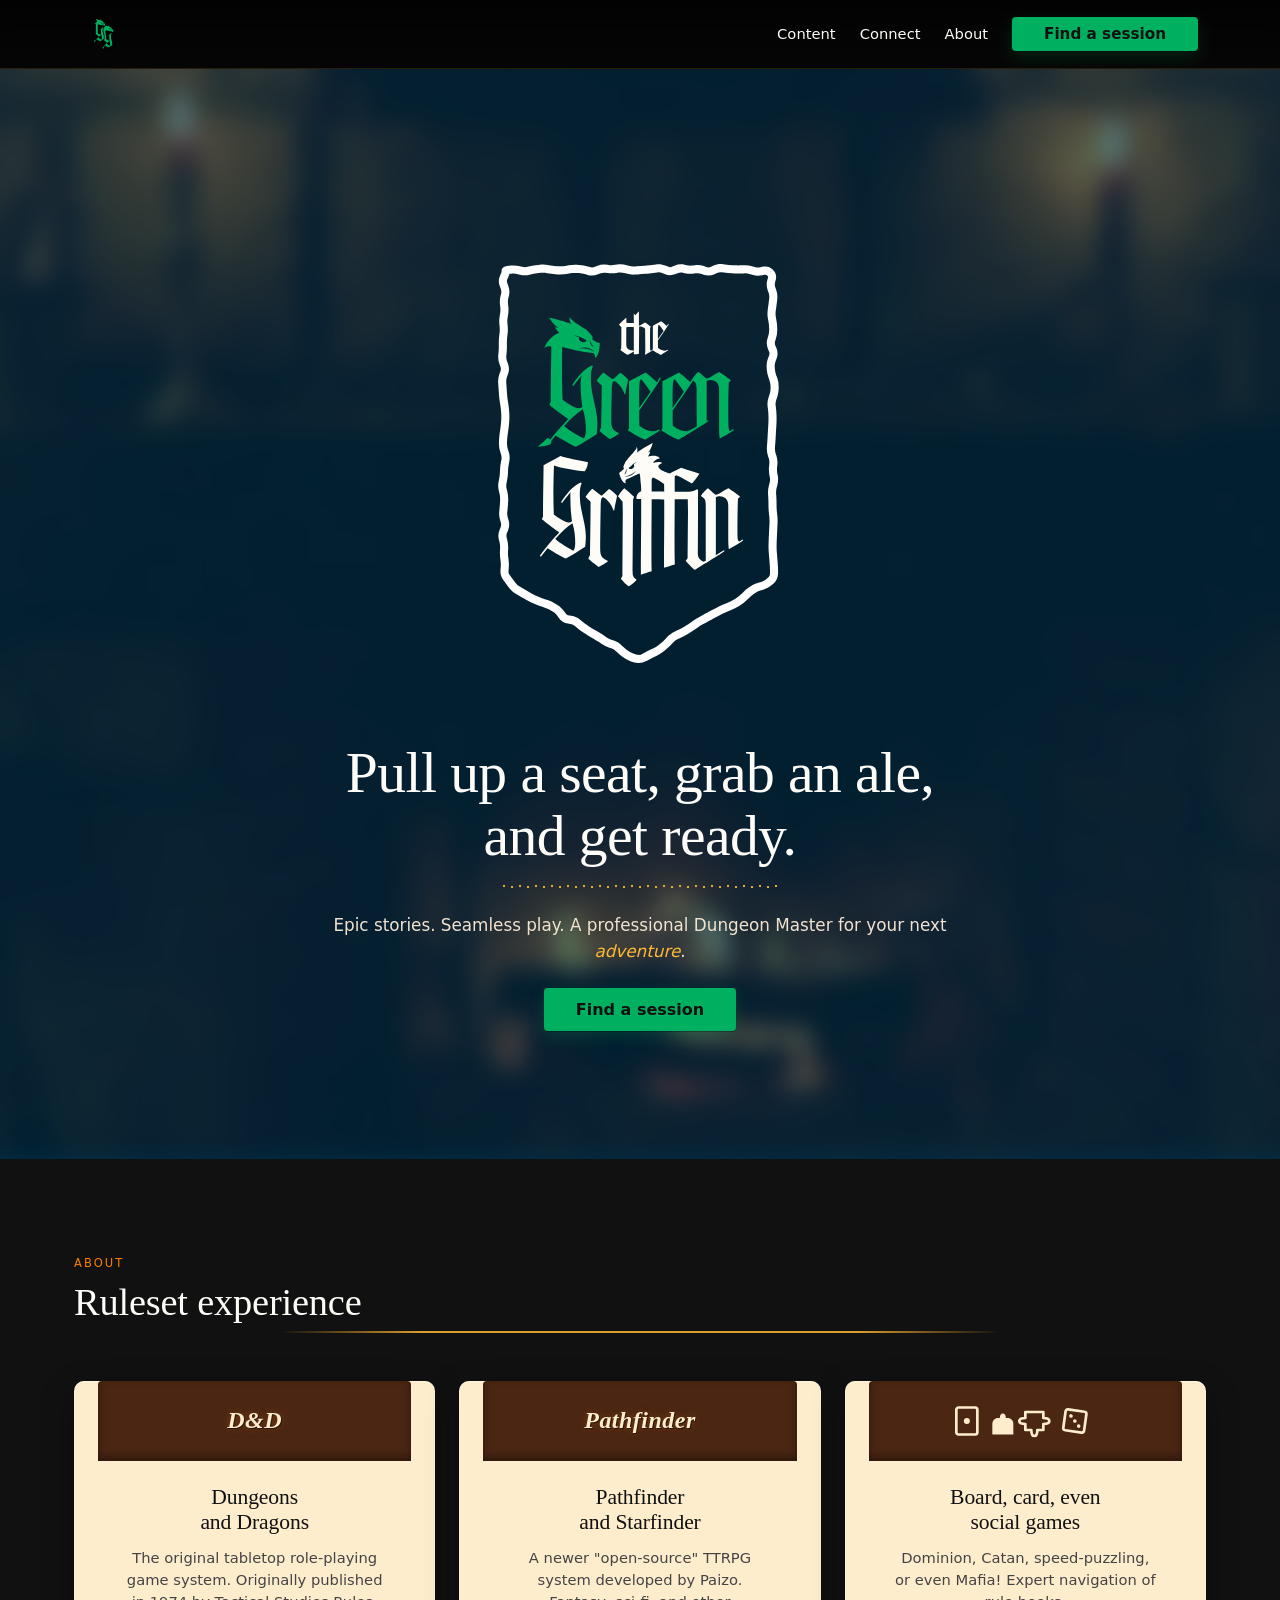
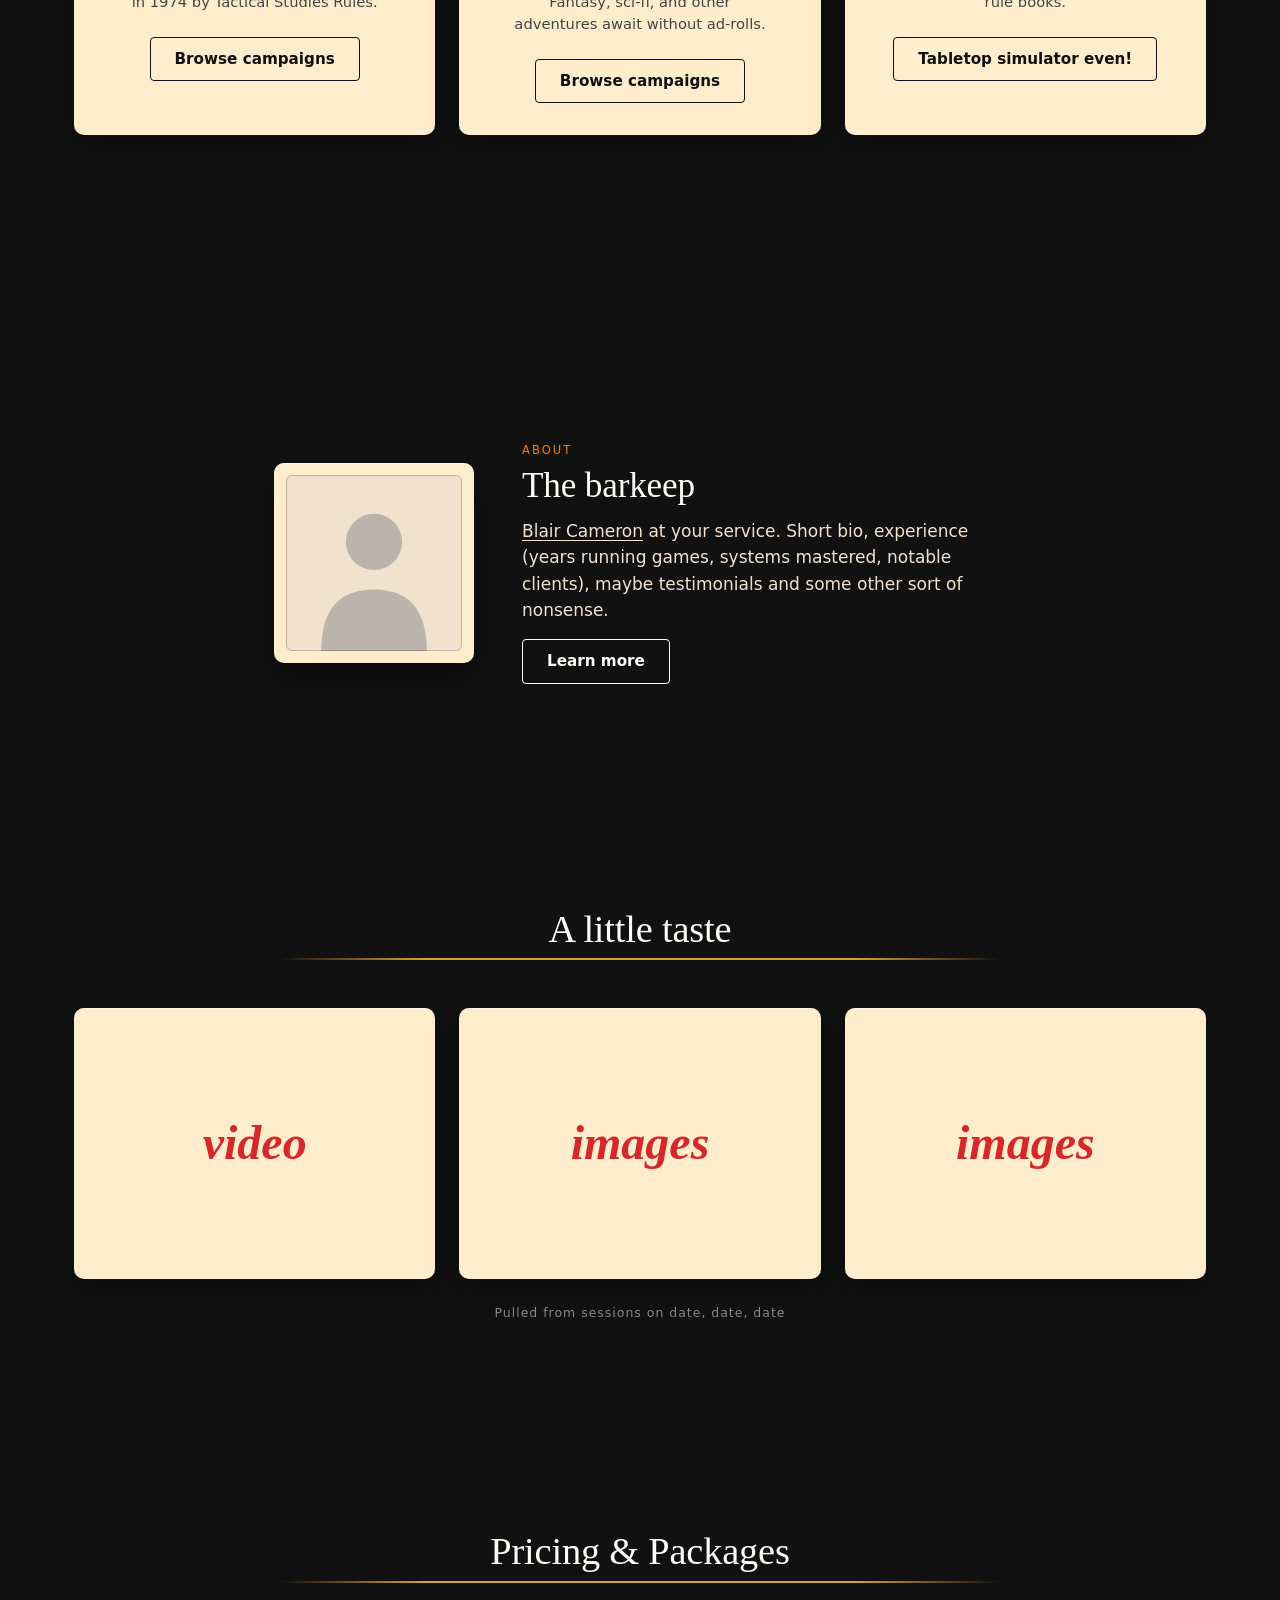
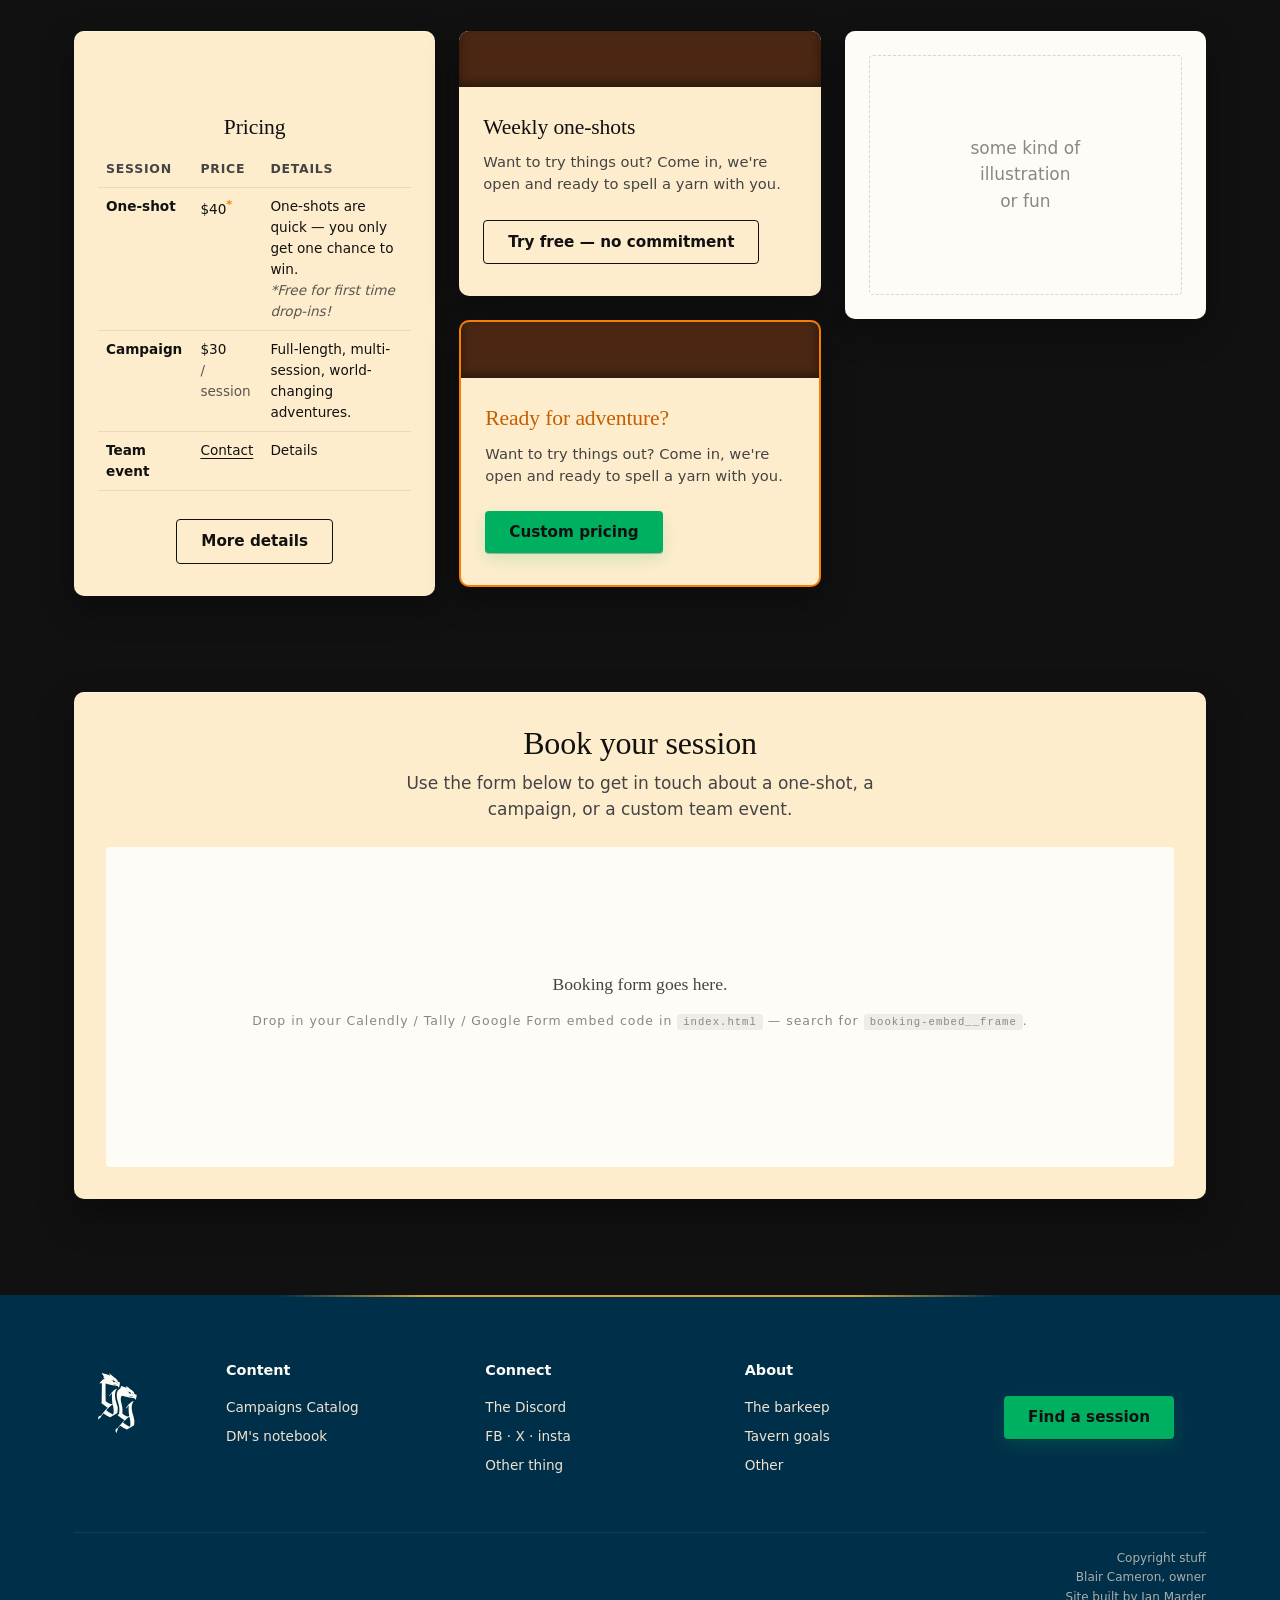
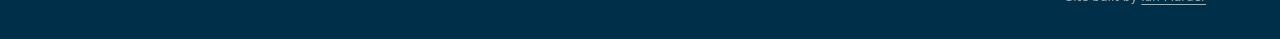
==== commit 7a429c50: "added hero background movie, flipped to centered layout, added other rules. big changes upcoming" ====
--- a/index.html
+++ b/index.html
@@ -20,6 +20,9 @@
   <link rel="icon" type="image/svg+xml" href="assets/svg/mark.svg">
 </head>
 <body>
+
+  <!-- Skip nav for keyboard users -->
+  <a href="#main-content" class="skip-link">Skip to main content</a>
 
   <!-- ============ NAV ============ -->
   <header class="nav">
@@ -31,40 +34,34 @@
         <a href="#content">Content</a>
         <a href="#connect">Connect</a>
         <a href="#about">About</a>
-        <a href="#book" class="nav__cta">Find a session</a>
+        <a href="#book" class="btn btn--primary nav__cta">Find a session</a>
       </nav>
     </div>
   </header>
+
+  <main id="main-content">
 
   <!-- ============ HERO ============ -->
   <section class="hero" id="top">
-    <div class="hero__hearth" aria-hidden="true"></div>
-    <div class="hero__inner">
+    <video class="hero__video" autoplay muted loop playsinline poster="assets/img/fireplace-poster.jpg">
+      <source src="assets/video/fireplace-web.mp4" type="video/mp4">
+    </video>
+<div class="hero__inner">
       <div class="hero__shield">
         <img src="assets/svg/shield-white.svg" alt="The Green Griffin Tavern crest">
       </div>
       <div class="hero__copy">
         <h1 class="hero__headline">
-          Pull up a seat,<br>
-          grab an ale,<br>
-          and get ready.
+          Pull up a seat, grab an ale, and get ready.
         </h1>
         <div class="hero__rule" aria-hidden="true"></div>
         <p class="hero__lede">
-          Epic stories. Seamless play. A professional
-          Dungeon Master for your next <em>adventure</em>.
+          Epic stories. Seamless play. A professional Dungeon Master for your next <em>adventure</em>.
         </p>
         <a href="#book" class="btn btn--primary hero__cta">Find a session</a>
       </div>
     </div>
   </section>
-
-  <!-- ============ BEAM DIVIDER ============ -->
-  <div class="beam" aria-hidden="true">
-    <div class="beam__brands">
-      <span></span><span></span><span></span><span></span><span></span><span></span>
-    </div>
-  </div>
 
   <!-- ============ CONTENT: Ruleset experience ============ -->
   <section class="section section--ambient" id="content">
@@ -80,7 +77,7 @@
           </div>
           <h3 class="card__title">Dungeons<br>and Dragons</h3>
           <p class="card__body">The original tabletop role-playing game system. Originally published in 1974 by Tactical Studies Rules.</p>
-          <a href="#book" class="btn btn--ghost">Browse campaigns</a>
+          <a href="#book" class="btn btn--ghost-dark">Browse campaigns</a>
         </article>
 
         <article class="card">
@@ -89,7 +86,7 @@
           </div>
           <h3 class="card__title">Pathfinder<br>and Starfinder</h3>
           <p class="card__body">A newer "open-source" TTRPG system developed by Paizo. Fantasy, sci-fi, and other adventures await without ad-rolls.</p>
-          <a href="#book" class="btn btn--ghost">Browse campaigns</a>
+          <a href="#book" class="btn btn--ghost-dark">Browse campaigns</a>
         </article>
 
         <article class="card">
@@ -111,12 +108,12 @@
           </div>
           <h3 class="card__title">Board, card, even<br>social games</h3>
           <p class="card__body">Dominion, Catan, speed-puzzling, or even Mafia! Expert navigation of rule books.</p>
-          <a href="#book" class="btn btn--ghost">Tabletop simulator even!</a>
+          <a href="#book" class="btn btn--ghost-dark">Tabletop simulator even!</a>
         </article>
       </div>
 
       <div class="section__footer">
-        <a href="#book" class="btn btn--ghost btn--small">TTRPG FAQs</a>
+        <a href="#book" class="btn btn--ghost-dark btn--small">TTRPG FAQs</a>
       </div>
     </div>
   </section>
@@ -160,13 +157,6 @@
     </div>
   </section>
 
-  <!-- ============ BEAM DIVIDER ============ -->
-  <div class="beam" aria-hidden="true">
-    <div class="beam__brands">
-      <span></span><span></span><span></span><span></span><span></span><span></span>
-    </div>
-  </div>
-
   <!-- ============ BOOKING / PRICING ============ -->
   <section class="section section--ambient" id="book">
     <div class="container">
@@ -204,7 +194,7 @@
               </tr>
             </tbody>
           </table>
-          <a href="#book" class="btn btn--ghost">More details</a>
+          <a href="#book" class="btn btn--ghost-dark">More details</a>
         </article>
 
         <!-- Promo column: two stacked cards -->
@@ -212,7 +202,7 @@
           <article class="card card--wood">
             <h3 class="card__title">Weekly one-shots</h3>
             <p class="card__body">Want to try things out? Come in, we're open and ready to spell a yarn with you.</p>
-            <a href="#book" class="btn btn--ghost">Try free — no commitment</a>
+            <a href="#book" class="btn btn--ghost-dark">Try free — no commitment</a>
           </article>
 
           <article class="card card--wood card--accent">
@@ -246,6 +236,8 @@
     </div>
   </section>
 
+  </main><!-- /#main-content -->
+
   <!-- ============ FOOTER ============ -->
   <footer class="footer">
     <div class="footer__inner">
@@ -254,7 +246,7 @@
       </a>
 
       <nav class="footer__nav" aria-label="Footer">
-        <a href="#top" class="footer__home">Home</a>
+        <a href="#top" class="footer__home"> </a>
 
         <div class="footer__col">
           <p class="footer__col-title">Content</p>
--- a/assets/css/styles.css
+++ b/assets/css/styles.css
@@ -1,46 +1,33 @@
-/* ==========================================================================
-   The Green Griffin Tavern — stylesheet
-   Plain HTML/CSS/JS · single page · anchored sections
-   ========================================================================== */
-
 /* --- TOKENS --------------------------------------------------------------- */
 :root {
-  /* Brand — cool */
-  --c-navy-deep:    #003049;
-  --c-navy-mid:     #006BA3;
-  --c-sky-ice:      #C7E6F6;
-
-  /* Brand — hot */
-  --c-red:          #D62828;
-  --c-ember:        #F77F00;
-  --c-gold:         #FFB933;
-
-  /* Brand — warm cream / parchment */
-  --c-parchment:    #FEEDCD;
-  --c-cream:        #F1E2D0;
-  --c-blush:        #F7D4D4;
-  --c-bone:         #FDFCF7;
-
-  /* Brand — green (the griffin) */
-  --c-green-deep:   #004124;
-  --c-green:        #00B061;
-  --c-green-soft:   #B8F9DC;
-
-  /* Neutrals */
-  --c-ink:          #111111;
-  --c-charcoal:     #444444;
-  --c-stone:        #888888;
-  --c-fog:          #E1E0DD;
-
-  /* Functional roles */
-  --bg-base:        var(--c-navy-deep);
-  --bg-elevated:    var(--c-parchment);
-  --fg-on-dark:     var(--c-bone);
-  --fg-on-light:    var(--c-ink);
-  --accent-warm:    var(--c-ember);
-  --accent-cool:    var(--c-navy-mid);
-  --accent-cta:     var(--c-green);
-  --accent-cta-deep:var(--c-green-deep);
+  /* Blue */
+  --blue-01:        #003049;
+  --blue-02:        #006BA3;
+  --blue-03:        #C7E6F6;
+
+  /* Warmth */
+  --warmth-01:      #D62828;
+  --warmth-02:      #F7D4D4;
+
+  /* Fire */
+  --fire-01:        #F77F00;
+  --fire-02:        #F1E2D0;
+
+  /* Torch */
+  --torch-01:       #FFB933;
+  --torch-02:       #FEEDCD;
+
+  /* Green */
+  --green-01:       #004124;
+  --green-02:       #00B061;
+  --green-03:       #B8F9DC;
+
+  /* Shades */
+  --shade-01:       #111111;
+  --shade-02:       #444444;
+  --shade-03:       #888888;
+  --shade-04:       #E1E0DD;
+  --shade-05:       #FDFCF7;
 
   /* Type */
   --ff-display: 'Averia Serif Libre', Georgia, 'Times New Roman', serif;
@@ -66,6 +53,22 @@
   --ease:          cubic-bezier(.2,.6,.2,1);
 }
 
+/* --- SKIP LINK ------------------------------------------------------------ */
+.skip-link {
+  position: absolute;
+  top: -100%;
+  left: var(--s-4);
+  background: var(--green-02);
+  color: var(--shade-01);
+  padding: var(--s-2) var(--s-4);
+  border-radius: var(--radius);
+  font-weight: 700;
+  font-size: 0.9rem;
+  z-index: 100;
+  transition: top .15s var(--ease);
+}
+.skip-link:focus { top: var(--s-3); }
+
 /* --- BASE ----------------------------------------------------------------- */
 *, *::before, *::after { box-sizing: border-box; }
 html { scroll-behavior: smooth; }
@@ -76,8 +79,8 @@
   font-weight: 400;
   font-size: 17px;
   line-height: 1.55;
-  color: var(--fg-on-dark);
-  background: var(--bg-base);
+  color: var(--shade-05);
+  background: var(--shade-01);
   -webkit-font-smoothing: antialiased;
   text-rendering: optimizeLegibility;
 }
@@ -96,19 +99,19 @@
 
 a { color: inherit; text-decoration: none; }
 .link { text-decoration: underline; text-underline-offset: 3px; }
-.link:hover { color: var(--c-ember); }
+.link:hover { color: var(--fire-01); }
 
 p { margin: 0 0 var(--s-4); }
 em { font-style: italic; }
 
-.muted { color: var(--c-stone); }
+.muted { color: #5a5550; } /* darkened from #888 — passes 4.5:1 on parchment */
 
 .eyebrow {
   font-family: var(--ff-body);
   text-transform: uppercase;
   letter-spacing: 0.18em;
   font-size: 0.72rem;
-  color: var(--c-ember);
+  color: var(--fire-01);
   margin: 0 0 var(--s-2);
 }
 
@@ -116,7 +119,7 @@
   font-family: var(--ff-body);
   font-size: 0.78rem;
   letter-spacing: 0.08em;
-  color: var(--c-stone);
+  color: var(--shade-03);
 }
 .meta--centered { text-align: center; margin-top: var(--s-5); }
 
@@ -133,15 +136,6 @@
   padding: var(--s-9) 0;
 }
 
-.section--ambient {
-  /* The warm glowing ambient background between beam dividers */
-  background: var(--bg-base);
-  background-image:
-    radial-gradient(ellipse 60% 50% at 20% 20%, rgba(247,127,0,0.18), transparent 70%),
-    radial-gradient(ellipse 40% 40% at 80% 30%, rgba(255,185,51,0.12), transparent 70%),
-    radial-gradient(ellipse 70% 60% at 50% 90%, rgba(247,127,0,0.10), transparent 75%),
-    radial-gradient(ellipse 30% 40% at 90% 80%, rgba(214,40,40,0.08), transparent 70%);
-}
 
 .section__title {
   font-size: clamp(1.8rem, 3vw, 2.5rem);
@@ -157,7 +151,7 @@
 .rule {
   height: 2px;
   background: transparent;
-  background-image: linear-gradient(to right, transparent, var(--c-gold) 20%, var(--c-gold) 80%, transparent);
+  background-image: linear-gradient(to right, transparent, var(--torch-01) 20%, var(--torch-01) 80%, transparent);
   margin: 0 auto var(--s-7);
   width: min(100%, 720px);
   opacity: 0.85;
@@ -167,11 +161,11 @@
 .hero__rule {
   height: 4px;
   width: 280px;
-  margin: var(--s-4) 0 var(--s-5);
+  margin: var(--s-4) auto var(--s-5);
   background: transparent;
   background-image:
-    radial-gradient(circle at 4px 2px, var(--c-gold) 1.2px, transparent 1.5px),
-    radial-gradient(circle at 12px 3px, var(--c-gold) 1.2px, transparent 1.5px);
+    radial-gradient(circle at 4px 2px, var(--torch-01) 1.2px, transparent 1.5px),
+    radial-gradient(circle at 12px 3px, var(--torch-01) 1.2px, transparent 1.5px);
   background-size: 16px 4px;
   background-repeat: repeat-x;
   opacity: 0.9;
@@ -186,12 +180,13 @@
   backdrop-filter: blur(8px);
   -webkit-backdrop-filter: blur(8px);
   border-bottom: 1px solid rgba(255,185,51,0.15);
+  min-height: 60px;
 }
 
 .nav__inner {
   max-width: var(--max-content);
   margin: 0 auto;
-  padding: var(--s-3) var(--s-5);
+  padding: var(--s-3) var(--s-6);
   display: flex;
   align-items: center;
   justify-content: space-between;
@@ -205,7 +200,7 @@
   filter: drop-shadow(0 1px 2px rgba(0,0,0,0.4));
 }
 /* Nav mark stays in the brand green */
-.nav__mark { color: var(--c-green); }
+.nav__mark { color: var(--green-02); }
 
 .nav__links {
   display: flex;
@@ -226,20 +221,20 @@
   left: 0; right: 100%;
   bottom: 2px;
   height: 1px;
-  background: var(--c-gold);
+  background: var(--torch-01);
   transition: right .25s var(--ease);
 }
-.nav__links a:not(.nav__cta):hover { color: var(--c-gold); }
+.nav__links a:not(.nav__cta):hover { color: var(--torch-01); }
 .nav__links a:not(.nav__cta):hover::after { right: 0; }
 
 .nav__cta {
-  background: var(--accent-cta);
-  color: var(--c-ink);
-  padding: var(--s-2) var(--s-4);
-  border-radius: var(--radius);
-  font-weight: 700;
+  padding: var(--s-2) var(--s-6) !important;
   transition: transform .15s var(--ease), box-shadow .2s var(--ease);
   box-shadow: 0 1px 0 rgba(0,0,0,0.2);
+  white-space: nowrap;
+  flex-shrink: 0;
+  align-self: center;
+  width: auto;
 }
 .nav__cta:hover {
   transform: translateY(-1px);
@@ -251,6 +246,7 @@
   display: inline-flex;
   align-items: center;
   justify-content: center;
+  width: fit-content;
   padding: var(--s-3) var(--s-5);
   font-family: var(--ff-body);
   font-weight: 700;
@@ -264,8 +260,8 @@
 }
 
 .btn--primary {
-  background: var(--accent-cta);
-  color: var(--c-ink);
+  background: var(--green-02);
+  color: var(--shade-01);
   box-shadow: 0 1px 0 rgba(0,0,0,0.25), 0 6px 16px rgba(0,176,97,0.18);
 }
 .btn--primary:hover {
@@ -275,13 +271,25 @@
 
 .btn--ghost {
   background: transparent;
-  color: var(--c-ink);
-  border: 1.5px solid currentColor;
+  color: var(--shade-05);
+  border: 1.5px solid var(--shade-05);
   font-weight: 600;
 }
 .btn--ghost:hover {
-  background: var(--c-ink);
-  color: var(--c-parchment);
+  background: var(--shade-05);
+  color: var(--shade-01);
+}
+
+/* For ghost buttons sitting on light/parchment backgrounds */
+.btn--ghost-dark {
+  background: transparent;
+  color: var(--shade-01);
+  border: 1.5px solid var(--shade-01);
+  font-weight: 600;
+}
+.btn--ghost-dark:hover {
+  background: var(--shade-01);
+  color: var(--torch-02);
 }
 
 .btn--small {
@@ -292,60 +300,55 @@
 /* --- HERO ----------------------------------------------------------------- */
 .hero {
   position: relative;
-  padding: var(--s-9) 0 var(--s-10);
+  padding: var(--s-10) 0;
+  background: var(--blue-01);
   overflow: hidden;
-  background: var(--bg-base);
-}
-
-/* The hearth fire backdrop — built from layered radial gradients
-   to evoke embers and flame without needing a photo */
-.hero__hearth {
+}
+
+.hero__video {
   position: absolute;
   inset: 0;
-  pointer-events: none;
-  background:
-    /* central flame core */
-    radial-gradient(ellipse 35% 45% at 50% 55%, rgba(255,185,51,0.55) 0%, rgba(247,127,0,0.45) 35%, rgba(214,40,40,0.25) 60%, transparent 80%),
-    /* flame flicker right */
-    radial-gradient(ellipse 25% 35% at 65% 60%, rgba(247,127,0,0.40) 0%, rgba(214,40,40,0.20) 50%, transparent 75%),
-    /* flame flicker left */
-    radial-gradient(ellipse 22% 32% at 38% 62%, rgba(255,185,51,0.35) 0%, rgba(247,127,0,0.20) 50%, transparent 75%),
-    /* ember glow base */
-    radial-gradient(ellipse 70% 30% at 50% 95%, rgba(214,40,40,0.35) 0%, transparent 70%),
-    /* outer dark vignette */
-    radial-gradient(ellipse 100% 100% at 50% 50%, transparent 30%, rgba(0,48,73,0.7) 80%, var(--c-navy-deep) 100%);
-  filter: blur(0.5px);
-  animation: flicker 8s ease-in-out infinite;
-}
-
-@keyframes flicker {
-  0%, 100% { opacity: 1; transform: scale(1); }
-  25% { opacity: 0.92; transform: scale(1.015) translateY(-2px); }
-  50% { opacity: 1; transform: scale(0.99) translateY(1px); }
-  75% { opacity: 0.95; transform: scale(1.01); }
+  width: 100%;
+  height: 100%;
+  object-fit: cover;
+  filter: blur(10px);
+  transform: scale(1.2) translateY(-90px);
+}
+
+.hero::before {
+  content: '';
+  position: absolute;
+  inset: 0;
+  background: rgba(0, 48, 73, 0.65);
+  z-index: 1;
 }
 
 .hero__inner {
   position: relative;
+  z-index: 2;
   max-width: var(--max-content);
   margin: 0 auto;
   padding: 0 var(--s-5);
-  display: grid;
-  grid-template-columns: minmax(220px, 320px) 1fr;
-  gap: var(--s-7);
-  align-items: center;
+  display: flex;
+  flex-direction: column;
+  align-items: center;
+  text-align: center;
+  gap: var(--s-6);
 }
 
 .hero__shield {
   position: relative;
-  filter: drop-shadow(0 8px 24px rgba(0,0,0,0.5));
 }
 .hero__shield img {
   width: 100%;
-  max-width: 320px;
-}
-
-.hero__copy { color: var(--fg-on-dark); }
+  min-height: 32rem;
+}
+
+.hero__copy {
+  color: var(--shade-05);
+  max-width: 640px;
+  width: 100%;
+}
 
 .hero__headline {
   font-size: clamp(2.2rem, 5vw, 3.6rem);
@@ -356,12 +359,11 @@
 
 .hero__lede {
   font-size: 1.05rem;
-  max-width: 38ch;
-  margin: 0 0 var(--s-5);
-  color: var(--c-cream);
+  margin: 0 auto var(--s-5);
+  color: var(--fire-02);
 }
 .hero__lede em {
-  color: var(--c-gold);
+  color: var(--torch-01);
   font-style: italic;
 }
 
@@ -370,72 +372,6 @@
   padding: var(--s-3) var(--s-6);
 }
 
-/* --- BEAM DIVIDER --------------------------------------------------------- */
-.beam {
-  position: relative;
-  height: 80px;
-  background:
-    /* wood plank lines */
-    repeating-linear-gradient(
-      90deg,
-      rgba(0,0,0,0.0) 0px,
-      rgba(0,0,0,0.0) 60px,
-      rgba(0,0,0,0.25) 60px,
-      rgba(0,0,0,0.25) 62px,
-      rgba(0,0,0,0.0) 62px,
-      rgba(0,0,0,0.0) 120px
-    ),
-    /* wood grain horizontal striping */
-    repeating-linear-gradient(
-      0deg,
-      rgba(0,0,0,0.05) 0px,
-      rgba(0,0,0,0.05) 1px,
-      transparent 1px,
-      transparent 4px
-    ),
-    /* base wood color gradient */
-    linear-gradient(180deg, #6b3a1f 0%, #4a2613 50%, #6b3a1f 100%);
-  box-shadow:
-    inset 0 8px 12px -4px rgba(0,0,0,0.6),
-    inset 0 -8px 12px -4px rgba(0,0,0,0.6);
-  overflow: hidden;
-}
-
-/* Burnt griffin brands stamped along the beam */
-.beam__brands {
-  display: flex;
-  align-items: center;
-  justify-content: space-around;
-  height: 100%;
-  padding: 0 var(--s-5);
-}
-.beam__brands span {
-  display: block;
-  width: 56px;
-  height: 56px;
-  border-radius: 50%;
-  border: 2px solid rgba(20,8,4,0.85);
-  background:
-    radial-gradient(circle, rgba(20,8,4,0.4) 0%, rgba(20,8,4,0.0) 70%),
-    url("data:image/svg+xml;utf8,<svg xmlns='http://www.w3.org/2000/svg' viewBox='0 0 100 100'><circle cx='50' cy='50' r='40' fill='none' stroke='%2314080a' stroke-width='3'/></svg>");
-  background-size: cover;
-  box-shadow:
-    inset 0 0 8px rgba(0,0,0,0.6),
-    0 1px 1px rgba(255,200,150,0.15);
-  opacity: 0.7;
-  position: relative;
-}
-.beam__brands span::after {
-  /* Tiny griffin silhouette inside the brand */
-  content: '';
-  position: absolute;
-  inset: 8px;
-  background-image: url("data:image/svg+xml;utf8,<svg xmlns='http://www.w3.org/2000/svg' viewBox='0 0 100 100'><path d='M48 22 C44 24 44 28 46 30 C40 30 36 34 36 38 C36 42 40 44 44 44 C40 48 36 52 36 58 C36 64 42 68 50 70 C58 68 64 64 64 58 C64 52 60 48 56 44 C60 44 64 42 64 38 C64 34 60 30 54 30 C56 28 56 24 52 22 Z M44 36 C44 38 45 39 47 39 C49 39 50 38 50 36 C50 34 49 33 47 33 C45 33 44 34 44 36 Z' fill='%2314080a'/></svg>");
-  background-size: contain;
-  background-repeat: no-repeat;
-  background-position: center;
-  opacity: 0.7;
-}
 
 /* --- CARDS ---------------------------------------------------------------- */
 .grid {
@@ -447,8 +383,8 @@
 }
 
 .card {
-  background: var(--c-parchment);
-  color: var(--c-ink);
+  background: var(--torch-02);
+  color: var(--shade-01);
   border-radius: var(--radius-card);
   padding: var(--s-6) var(--s-5);
   display: flex;
@@ -469,19 +405,10 @@
   width: 100%;
   min-height: 80px;
   padding: var(--s-3) 0;
-  /* Wood-frame top */
-  background:
-    repeating-linear-gradient(
-      90deg,
-      rgba(0,0,0,0.0) 0,
-      rgba(0,0,0,0.0) 30px,
-      rgba(0,0,0,0.15) 30px,
-      rgba(0,0,0,0.15) 31px
-    ),
-    linear-gradient(180deg, #6b3a1f 0%, #4a2613 100%);
+  background: #4a2613;
   border-radius: var(--radius) var(--radius) 0 0;
   margin: calc(-1 * var(--s-6)) calc(-1 * var(--s-5)) var(--s-3);
-  color: var(--c-parchment);
+  color: var(--torch-02);
   box-shadow: inset 0 -4px 8px rgba(0,0,0,0.4);
 }
 .card__icon-text {
@@ -489,7 +416,7 @@
   font-weight: 700;
   font-size: 1.5rem;
   font-style: italic;
-  color: var(--c-parchment);
+  color: var(--torch-02);
   letter-spacing: 0.02em;
   text-shadow:
     1px 1px 0 rgba(0,0,0,0.5),
@@ -499,7 +426,7 @@
   width: 80%;
   height: auto;
   max-height: 36px;
-  color: var(--c-parchment);
+  color: var(--torch-02);
 }
 
 .card__title {
@@ -510,12 +437,12 @@
   margin: 0;
 }
 .card__title--center { text-align: center; }
-.card__title--accent { color: var(--c-ember); }
+.card__title--accent { color: #c45e00; } /* darkened ember — passes 4.5:1 on parchment */
 
 .card__body {
   font-size: 0.92rem;
   line-height: 1.5;
-  color: var(--c-charcoal);
+  color: var(--shade-02);
   margin: 0 0 var(--s-3);
   max-width: 28ch;
 }
@@ -533,7 +460,7 @@
   width: 200px;
   aspect-ratio: 1;
   border-radius: var(--radius-card);
-  background: var(--c-parchment);
+  background: var(--torch-02);
   padding: var(--s-3);
   box-shadow:
     0 1px 0 rgba(255,255,255,0.5) inset,
@@ -556,8 +483,8 @@
   display: flex;
   align-items: center;
   justify-content: center;
-  background: var(--c-cream);
-  color: var(--c-stone);
+  background: var(--fire-02);
+  color: var(--shade-03);
   border-radius: 6px;
   overflow: hidden;
 }
@@ -572,7 +499,7 @@
 }
 
 .barkeep__body {
-  color: var(--c-cream);
+  color: var(--fire-02);
   max-width: 48ch;
   margin: 0 0 var(--s-4);
 }
@@ -587,7 +514,7 @@
 
 .taste-card {
   aspect-ratio: 4 / 3;
-  background: var(--c-parchment);
+  background: var(--torch-02);
   border-radius: var(--radius-card);
   display: flex;
   align-items: center;
@@ -602,7 +529,7 @@
   font-family: var(--ff-display);
   font-style: italic;
   font-weight: 700;
-  color: var(--c-red);
+  color: var(--warmth-01);
   font-size: clamp(2rem, 4vw, 3rem);
 }
 
@@ -613,7 +540,7 @@
 }
 
 .card--wood {
-  background: var(--c-parchment);
+  background: var(--torch-02);
   padding-top: 0;
   overflow: hidden;
 }
@@ -622,20 +549,12 @@
   display: block;
   height: 56px;
   margin: 0 calc(-1 * var(--s-5)) var(--s-4);
-  background:
-    repeating-linear-gradient(
-      90deg,
-      rgba(0,0,0,0) 0,
-      rgba(0,0,0,0) 40px,
-      rgba(0,0,0,0.18) 40px,
-      rgba(0,0,0,0.18) 41px
-    ),
-    linear-gradient(180deg, #6b3a1f 0%, #4a2613 100%);
+  background: #4a2613;
   box-shadow: inset 0 -4px 8px rgba(0,0,0,0.4);
 }
 
 .card--accent {
-  border: 2px solid var(--c-ember);
+  border: 2px solid var(--fire-01);
   position: relative;
 }
 
@@ -658,11 +577,11 @@
   font-size: 0.78rem;
   text-transform: uppercase;
   letter-spacing: 0.06em;
-  color: var(--c-charcoal);
+  color: var(--shade-02);
 }
 .pricing-table td:first-child { font-weight: 600; }
 .pricing-table sup {
-  color: var(--c-ember);
+  color: var(--fire-01);
   font-weight: 700;
 }
 
@@ -676,7 +595,7 @@
 .promo-stack .card__body { max-width: none; }
 
 .card--illustration {
-  background: var(--c-bone);
+  background: var(--shade-05);
   padding: var(--s-5);
 }
 .illustration-slot {
@@ -690,7 +609,7 @@
 }
 .illustration-slot p {
   font-family: var(--ff-body);
-  color: var(--c-stone);
+  color: var(--shade-03);
   text-align: center;
   margin: 0;
 }
@@ -699,9 +618,9 @@
 .booking-embed {
   margin-top: var(--s-9);
   padding: var(--s-6);
-  background: var(--c-parchment);
+  background: var(--torch-02);
   border-radius: var(--radius-card);
-  color: var(--c-ink);
+  color: var(--shade-01);
   box-shadow:
     0 1px 0 rgba(255,255,255,0.4) inset,
     0 16px 36px rgba(0,0,0,0.35);
@@ -715,13 +634,13 @@
 }
 .booking-embed__lede {
   text-align: center;
-  color: var(--c-charcoal);
+  color: var(--shade-02);
   max-width: 50ch;
   margin: 0 auto var(--s-5);
 }
 .booking-embed__frame {
   min-height: 320px;
-  background: var(--c-bone);
+  background: var(--shade-05);
   border-radius: var(--radius);
   display: flex;
   align-items: center;
@@ -730,12 +649,12 @@
 }
 .booking-embed__placeholder p {
   text-align: center;
-  color: var(--c-stone);
+  color: var(--shade-03);
   margin: 0 0 var(--s-3);
 }
 .booking-embed__placeholder p:first-child {
   font-family: var(--ff-display);
-  color: var(--c-charcoal);
+  color: var(--shade-02);
   font-size: 1.1rem;
 }
 .booking-embed__placeholder code {
@@ -747,8 +666,8 @@
 
 /* --- FOOTER --------------------------------------------------------------- */
 .footer {
-  background: var(--c-green-deep);
-  color: var(--fg-on-dark);
+  background: var(--blue-01);
+  color: var(--shade-05);
   padding: var(--s-8) 0 var(--s-6);
   position: relative;
 }
@@ -757,7 +676,7 @@
   content: '';
   display: block;
   height: 2px;
-  background-image: linear-gradient(to right, transparent, var(--c-gold) 20%, var(--c-gold) 80%, transparent);
+  background-image: linear-gradient(to right, transparent, var(--torch-01) 20%, var(--torch-01) 80%, transparent);
   margin: 0 auto var(--s-7);
   width: min(100%, 720px);
   opacity: 0.85;
@@ -803,20 +722,20 @@
 .footer__col-title {
   font-weight: 700;
   margin: 0 0 var(--s-2);
-  color: var(--c-bone);
+  color: var(--shade-05);
 }
 .footer__col a {
-  color: var(--c-cream);
+  color: var(--fire-02);
   font-size: 0.85rem;
   transition: color .15s var(--ease);
 }
-.footer__col a:hover { color: var(--c-gold); }
+.footer__col a:hover { color: var(--torch-01); }
 
 .footer__cta { align-self: center; }
 
 .footer__legal {
   font-size: 0.75rem;
-  color: var(--c-cream);
+  color: var(--fire-02);
   opacity: 0.7;
   line-height: 1.6;
   grid-column: 1 / -1;
@@ -829,15 +748,6 @@
 
 /* --- RESPONSIVE ----------------------------------------------------------- */
 @media (max-width: 960px) {
-  .hero__inner {
-    grid-template-columns: 1fr;
-    text-align: center;
-    gap: var(--s-5);
-  }
-  .hero__shield { margin: 0 auto; max-width: 240px; }
-  .hero__rule { margin-left: auto; margin-right: auto; }
-  .hero__lede { margin-left: auto; margin-right: auto; }
-
   .grid--3 { grid-template-columns: 1fr; }
   .grid--pricing { grid-template-columns: 1fr; }
 
@@ -869,13 +779,15 @@
   .nav__mark { width: 36px; height: 36px; }
 
   .section { padding: var(--s-7) 0; }
-  .hero { padding: var(--s-7) 0 var(--s-8); }
-  .beam__brands span { width: 40px; height: 40px; }
-
-  .footer__nav { grid-template-columns: 1fr; }
+  .hero { padding: var(--s-8) 0; }
+.footer__nav { grid-template-columns: 1fr; }
 }
 
 /* --- A11Y / MOTION -------------------------------------------------------- */
+@media (prefers-reduced-motion: reduce) {
+  .hero__video { display: none; }
+}
+
 @media (prefers-reduced-motion: reduce) {
   *, *::before, *::after {
     animation-duration: 0.01ms !important;
@@ -886,7 +798,7 @@
 }
 
 :focus-visible {
-  outline: 2px solid var(--c-gold);
+  outline: 2px solid var(--torch-01);
   outline-offset: 3px;
   border-radius: 2px;
 }
@@ -896,4 +808,4 @@
   background: linear-gradient(180deg, rgba(0,0,0,0.94) 0%, rgba(0,0,0,0.82) 100%);
   border-bottom-color: rgba(255,185,51,0.25);
   box-shadow: 0 6px 24px rgba(0,0,0,0.35);
-}
+}
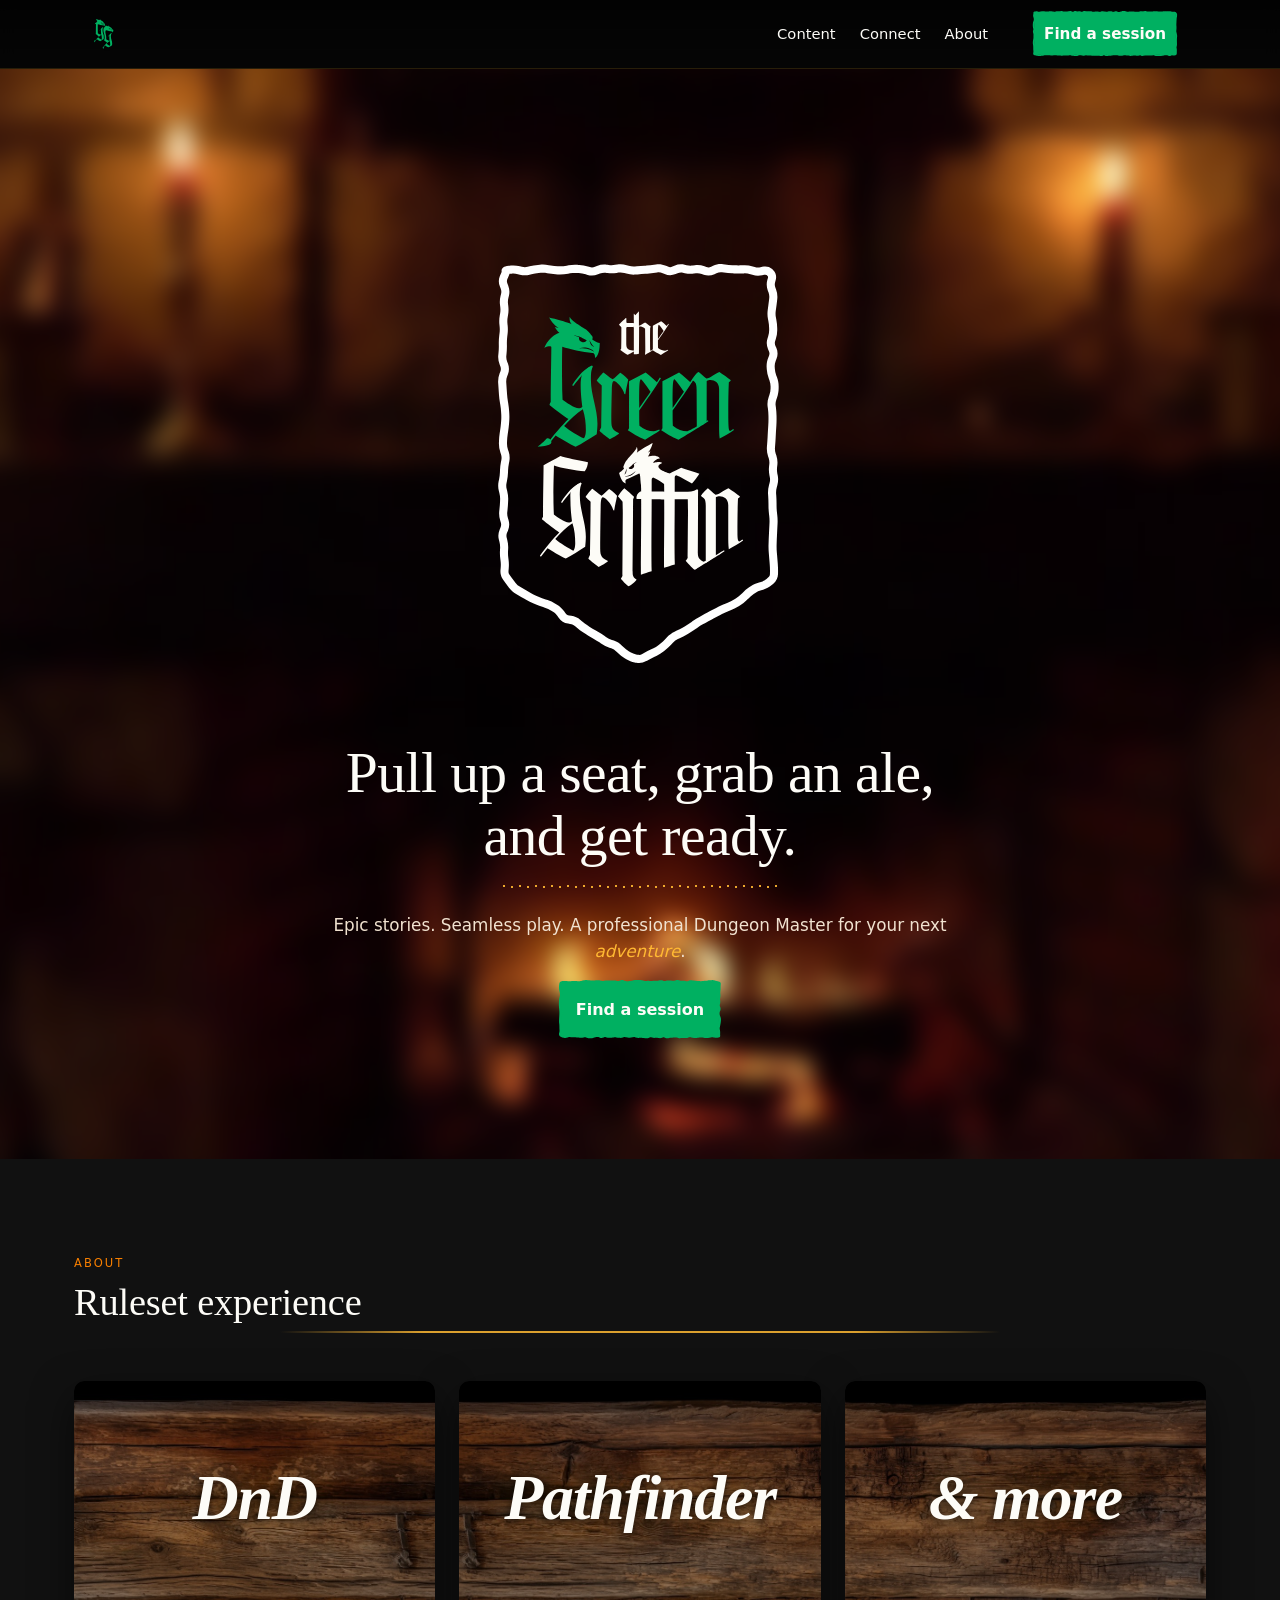
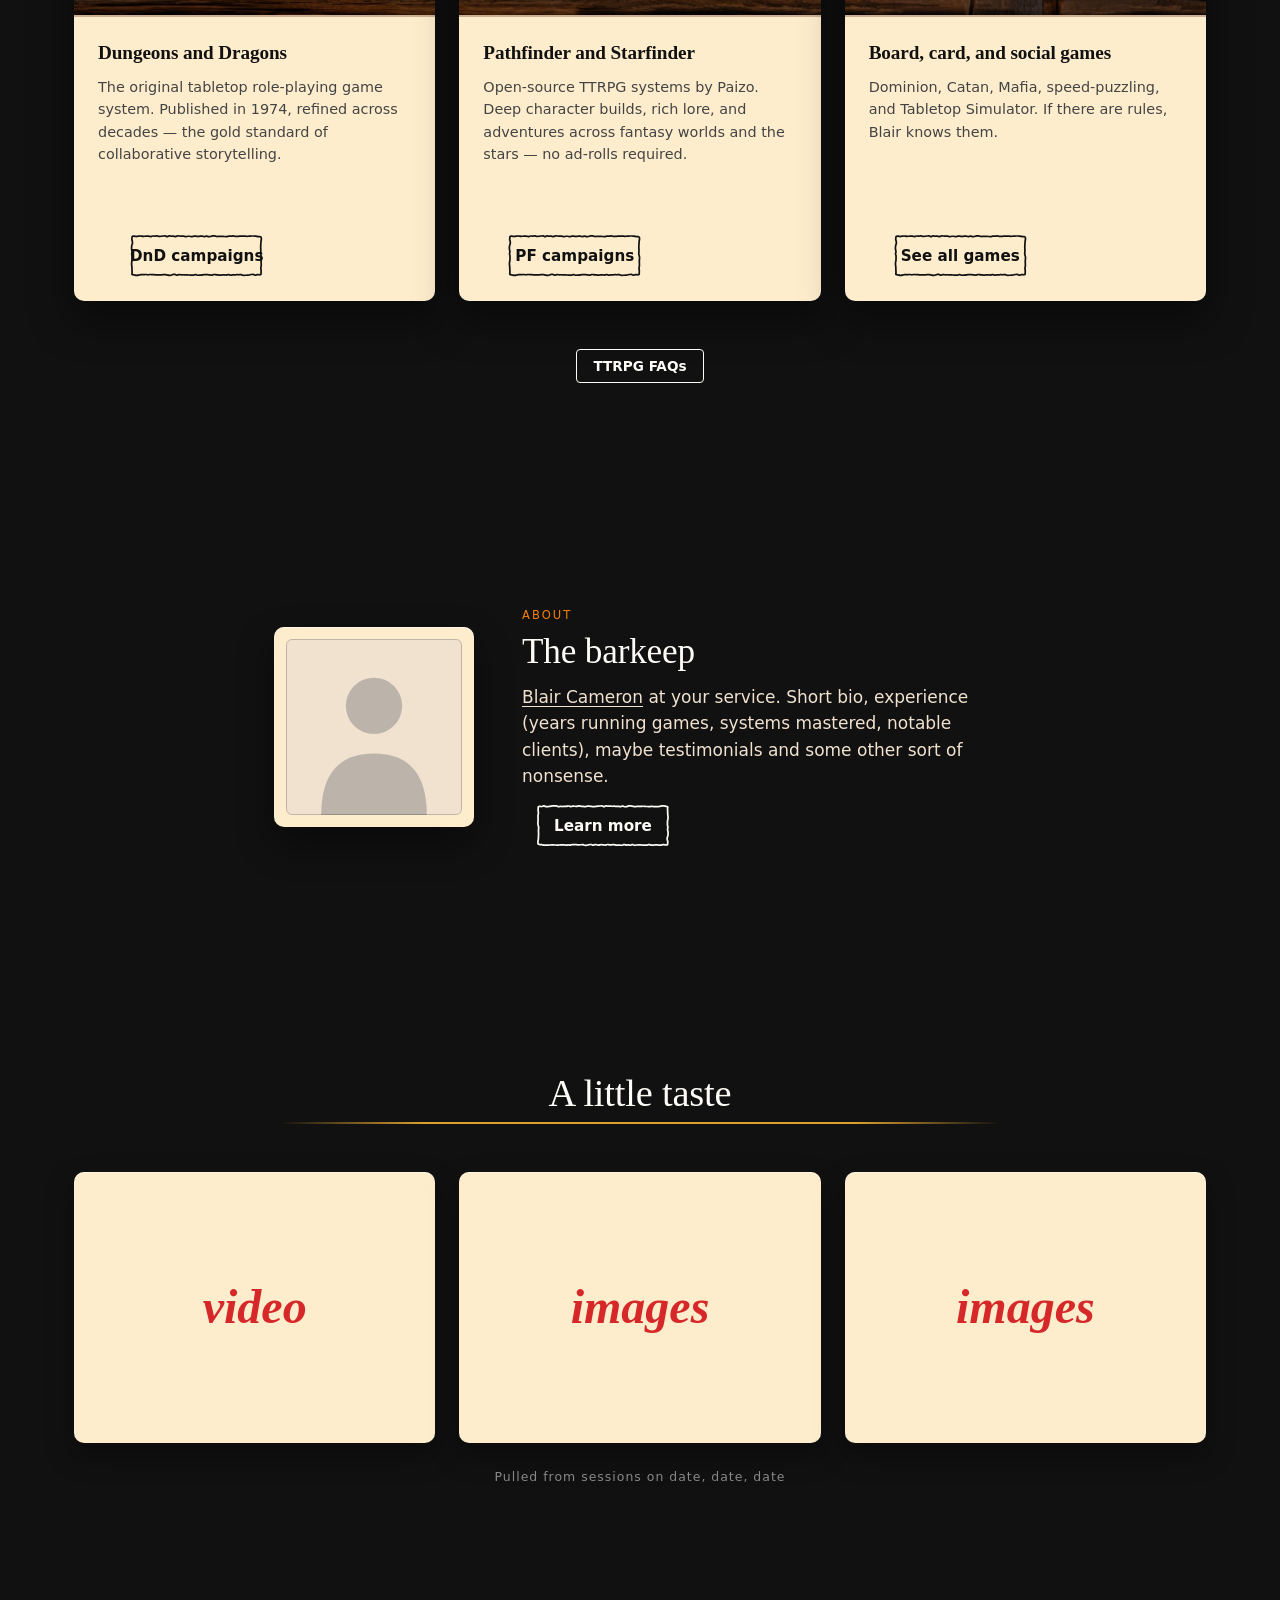
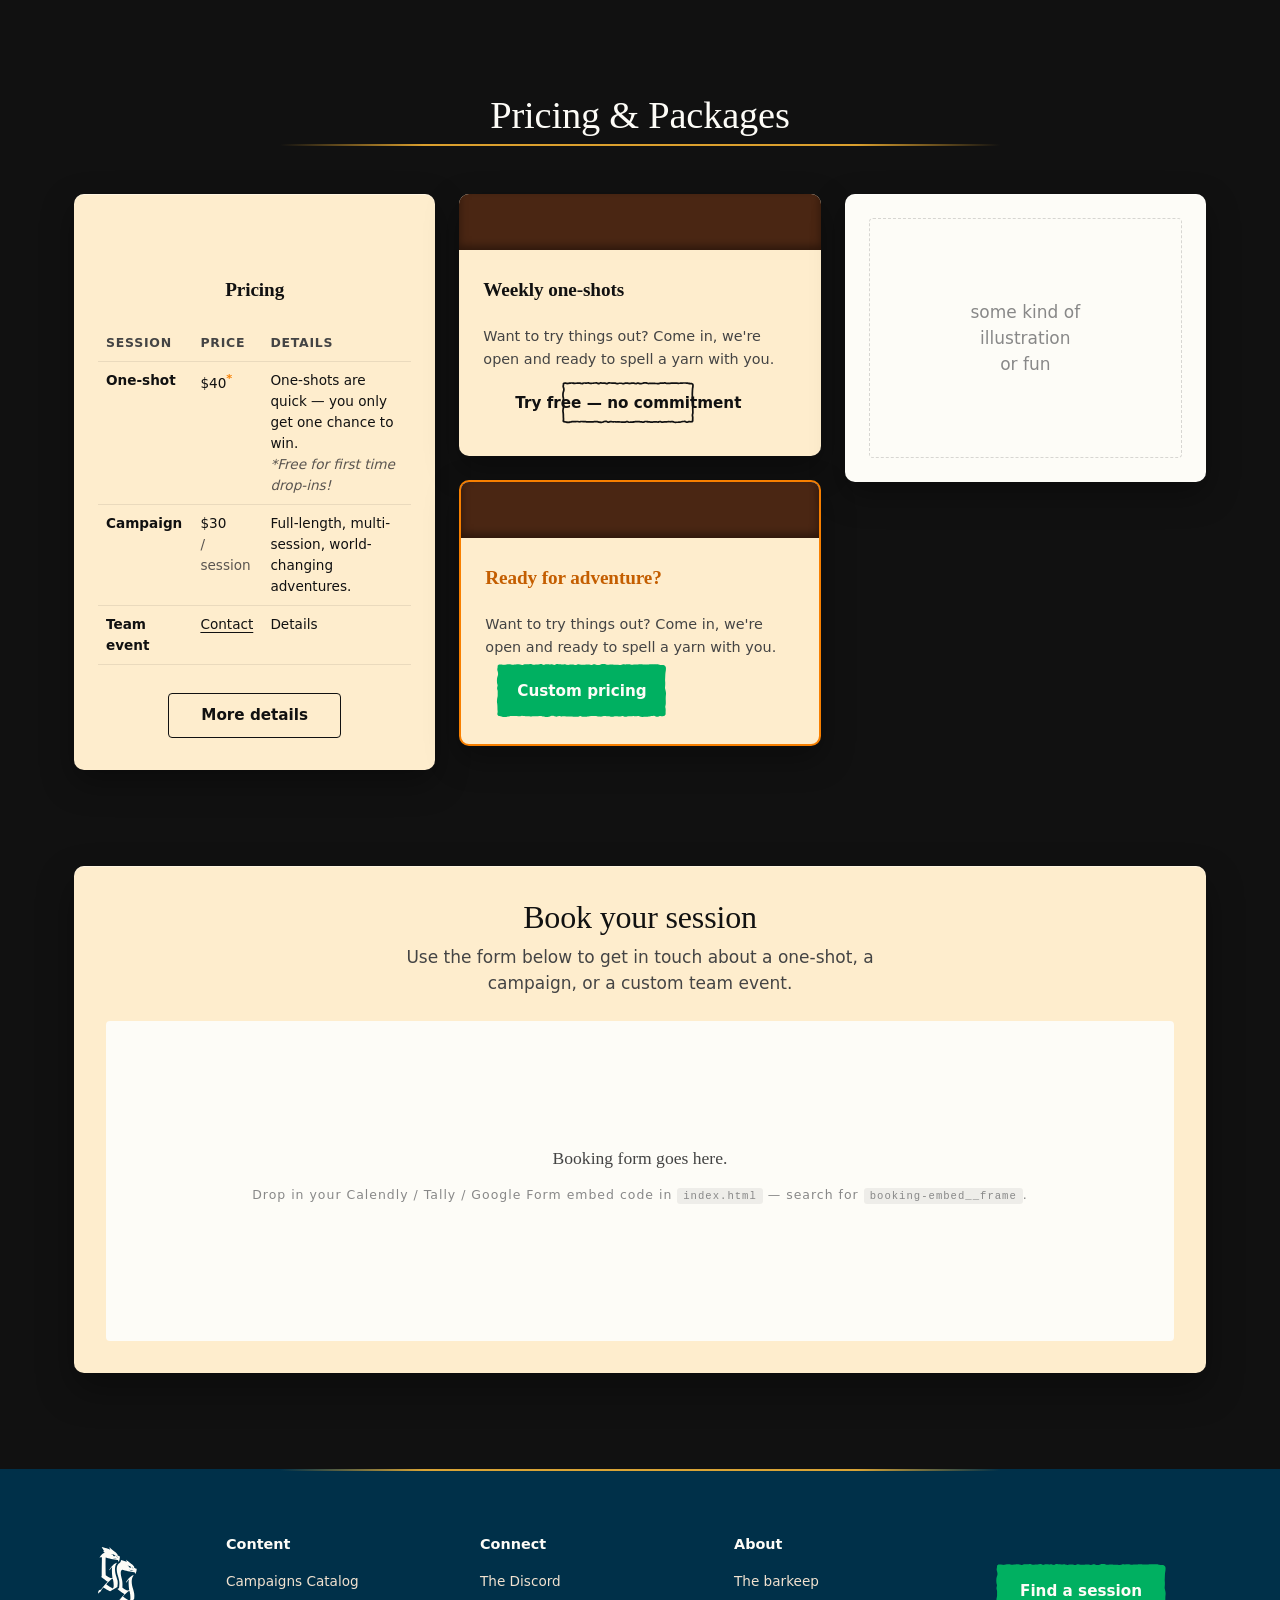
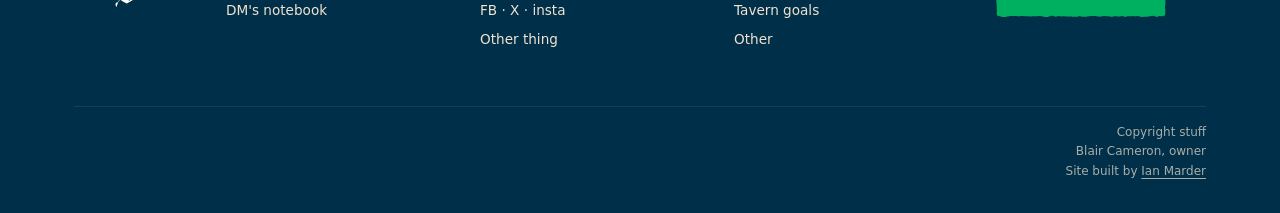
==== commit a30fb6f5: "Card redesign + squiggle button system" ====
--- a/index.html
+++ b/index.html
@@ -71,49 +71,44 @@
       <div class="rule rule--gold"></div>
 
       <div class="grid grid--3">
-        <article class="card">
-          <div class="card__icon">
-            <span class="card__icon-text">D&amp;D</span>
-          </div>
-          <h3 class="card__title">Dungeons<br>and Dragons</h3>
-          <p class="card__body">The original tabletop role-playing game system. Originally published in 1974 by Tactical Studies Rules.</p>
-          <a href="#book" class="btn btn--ghost-dark">Browse campaigns</a>
-        </article>
-
-        <article class="card">
-          <div class="card__icon">
-            <span class="card__icon-text">Pathfinder</span>
-          </div>
-          <h3 class="card__title">Pathfinder<br>and Starfinder</h3>
-          <p class="card__body">A newer "open-source" TTRPG system developed by Paizo. Fantasy, sci-fi, and other adventures await without ad-rolls.</p>
-          <a href="#book" class="btn btn--ghost-dark">Browse campaigns</a>
-        </article>
-
-        <article class="card">
-          <div class="card__icon card__icon--symbols">
-            <svg viewBox="0 0 100 24" xmlns="http://www.w3.org/2000/svg" aria-hidden="true">
-              <!-- card -->
-              <rect x="4" y="3" width="14" height="18" rx="1.5" fill="none" stroke="currentColor" stroke-width="1.8"/>
-              <circle cx="11" cy="12" r="2" fill="currentColor"/>
-              <!-- meeple -->
-              <path d="M28 21 L28 14 Q28 11 31 10 L33 10 Q33 7 35 7 Q37 7 37 10 L39 10 Q42 11 42 14 L42 21 Z" fill="currentColor"/>
-              <!-- puzzle -->
-              <path d="M54 6 H62 V10 Q66 10 66 12 Q66 14 62 14 V18 H58 Q58 22 56 22 Q54 22 54 18 H50 V14 Q46 14 46 12 Q46 10 50 10 V6 Z" fill="none" stroke="currentColor" stroke-width="1.8" stroke-linejoin="round"/>
-              <!-- die -->
-              <rect x="76" y="5" width="14" height="14" rx="1.5" fill="none" stroke="currentColor" stroke-width="1.8" transform="rotate(8 83 12)"/>
-              <circle cx="80" cy="9" r="1.2" fill="currentColor" transform="rotate(8 83 12)"/>
-              <circle cx="86" cy="15" r="1.2" fill="currentColor" transform="rotate(8 83 12)"/>
-              <circle cx="83" cy="12" r="1.2" fill="currentColor" transform="rotate(8 83 12)"/>
-            </svg>
-          </div>
-          <h3 class="card__title">Board, card, even<br>social games</h3>
-          <p class="card__body">Dominion, Catan, speed-puzzling, or even Mafia! Expert navigation of rule books.</p>
-          <a href="#book" class="btn btn--ghost-dark">Tabletop simulator even!</a>
-        </article>
+
+        <article class="card card--ruleset card--ruleset-1">
+          <div class="card__logo-zone" aria-hidden="true">
+            <span class="card__logo-text">DnD</span>
+          </div>
+          <div class="card__content">
+            <h3 class="card__title">Dungeons and Dragons</h3>
+            <p class="card__body">The original tabletop role-playing game system. Published in 1974, refined across decades — the gold standard of collaborative storytelling.</p>
+            <a href="#book" class="btn btn--ghost-dark card__btn">DnD campaigns</a>
+          </div>
+        </article>
+
+        <article class="card card--ruleset card--ruleset-2">
+          <div class="card__logo-zone" aria-hidden="true">
+            <span class="card__logo-text">Pathfinder</span>
+          </div>
+          <div class="card__content">
+            <h3 class="card__title">Pathfinder and Starfinder</h3>
+            <p class="card__body">Open-source TTRPG systems by Paizo. Deep character builds, rich lore, and adventures across fantasy worlds and the stars — no ad-rolls required.</p>
+            <a href="#book" class="btn btn--ghost-dark card__btn">PF campaigns</a>
+          </div>
+        </article>
+
+        <article class="card card--ruleset card--ruleset-3">
+          <div class="card__logo-zone" aria-hidden="true">
+            <span class="card__logo-text">&amp; more</span>
+          </div>
+          <div class="card__content">
+            <h3 class="card__title">Board, card, and social games</h3>
+            <p class="card__body">Dominion, Catan, Mafia, speed-puzzling, and Tabletop Simulator. If there are rules, Blair knows them.</p>
+            <a href="#book" class="btn btn--ghost-dark card__btn">See all games</a>
+          </div>
+        </article>
+
       </div>
 
       <div class="section__footer">
-        <a href="#book" class="btn btn--ghost-dark btn--small">TTRPG FAQs</a>
+        <a href="#book" class="btn btn--outline btn--small">TTRPG FAQs</a>
       </div>
     </div>
   </section>
@@ -194,7 +189,7 @@
               </tr>
             </tbody>
           </table>
-          <a href="#book" class="btn btn--ghost-dark">More details</a>
+          <a href="#book" class="btn btn--outline btn--outline-dark">More details</a>
         </article>
 
         <!-- Promo column: two stacked cards -->
--- a/assets/css/styles.css
+++ b/assets/css/styles.css
@@ -229,17 +229,11 @@
 
 .nav__cta {
   padding: var(--s-2) var(--s-6) !important;
-  transition: transform .15s var(--ease), box-shadow .2s var(--ease);
-  box-shadow: 0 1px 0 rgba(0,0,0,0.2);
   white-space: nowrap;
   flex-shrink: 0;
   align-self: center;
   width: auto;
 }
-.nav__cta:hover {
-  transform: translateY(-1px);
-  box-shadow: 0 4px 12px rgba(0,176,97,0.35);
-}
 
 /* --- BUTTONS -------------------------------------------------------------- */
 .btn {
@@ -247,48 +241,76 @@
   align-items: center;
   justify-content: center;
   width: fit-content;
-  padding: var(--s-3) var(--s-5);
+  padding: var(--s-3) var(--s-6);
   font-family: var(--ff-body);
   font-weight: 700;
   font-size: 0.95rem;
-  border-radius: var(--radius);
   cursor: pointer;
   border: none;
-  transition: transform .15s var(--ease), box-shadow .2s var(--ease), background-color .2s var(--ease);
+  border-radius: 0;
+  background: transparent;
+  box-shadow: none;
+  position: relative;
+  isolation: isolate;
+  transition: transform .2s var(--ease);
   text-align: center;
   line-height: 1.2;
 }
 
+.btn::before {
+  content: '';
+  position: absolute;
+  inset: 0;
+  background-size: 100% 100%;
+  background-repeat: no-repeat;
+  pointer-events: none;
+  z-index: -1;
+}
+
+.btn:hover { transform: scale(1.1); }
+
 .btn--primary {
-  background: var(--green-02);
+  color: var(--shade-05);
+}
+.btn--primary::before {
+  inset: -6px;
+  background-image: url('../svg/btn-squiggle-normal-green.svg');
+}
+
+.btn--ghost {
+  background-color: transparent;
+  color: var(--shade-05);
+}
+.btn--ghost::before {
+  background-image: url('../svg/btn-squiggle-normal-white.svg');
+}
+
+.btn--ghost-dark {
+  background-color: transparent;
   color: var(--shade-01);
-  box-shadow: 0 1px 0 rgba(0,0,0,0.25), 0 6px 16px rgba(0,176,97,0.18);
-}
-.btn--primary:hover {
-  transform: translateY(-2px);
-  box-shadow: 0 2px 0 rgba(0,0,0,0.25), 0 10px 22px rgba(0,176,97,0.32);
-}
-
-.btn--ghost {
-  background: transparent;
+}
+.btn--ghost-dark::before {
+  background-image: url('../svg/btn-squiggle-normal-black.svg');
+}
+
+.btn--outline {
+  background-color: transparent;
+  border: 1.5px solid var(--shade-05);
+  border-radius: var(--radius);
   color: var(--shade-05);
-  border: 1.5px solid var(--shade-05);
-  font-weight: 600;
-}
-.btn--ghost:hover {
-  background: var(--shade-05);
+}
+.btn--outline::before { display: none; }
+.btn--outline:hover {
+  background-color: var(--shade-05);
   color: var(--shade-01);
 }
 
-/* For ghost buttons sitting on light/parchment backgrounds */
-.btn--ghost-dark {
-  background: transparent;
+.btn--outline-dark {
+  border-color: var(--shade-01);
   color: var(--shade-01);
-  border: 1.5px solid var(--shade-01);
-  font-weight: 600;
-}
-.btn--ghost-dark:hover {
-  background: var(--shade-01);
+}
+.btn--outline-dark:hover {
+  background-color: var(--shade-01);
   color: var(--torch-02);
 }
 
@@ -301,7 +323,7 @@
 .hero {
   position: relative;
   padding: var(--s-10) 0;
-  background: var(--blue-01);
+  background: var(--warmth-01);
   overflow: hidden;
 }
 
@@ -312,14 +334,13 @@
   height: 100%;
   object-fit: cover;
   filter: blur(10px);
-  transform: scale(1.2) translateY(-90px);
+  transform: scale(1.2) translateY(-64px);
 }
 
 .hero::before {
   content: '';
   position: absolute;
   inset: 0;
-  background: rgba(0, 48, 73, 0.65);
   z-index: 1;
 }
 
@@ -371,6 +392,10 @@
   font-size: 1rem;
   padding: var(--s-3) var(--s-6);
 }
+.hero__cta::before {
+  inset: -8px;
+  background-image: url('../svg/btn-squiggle-large-green.svg');
+}
 
 
 /* --- CARDS ---------------------------------------------------------------- */
@@ -398,53 +423,92 @@
   position: relative;
 }
 
-.card__icon {
+.card--ruleset {
+  border-radius: var(--radius-card);
+  overflow: hidden;
+  flex-direction: column;
+  align-items: stretch;
+  gap: 0;
+  height: 520px;
+  padding: 0;
+  background: none;
+  box-shadow:
+    0 2px 0 rgba(255,255,255,0.08) inset,
+    0 16px 40px rgba(0,0,0,0.55);
+}
+
+.card__logo-zone {
+  flex: 0 0 45%;
+  position: relative;
   display: flex;
   align-items: center;
   justify-content: center;
-  width: 100%;
-  min-height: 80px;
-  padding: var(--s-3) 0;
-  background: #4a2613;
-  border-radius: var(--radius) var(--radius) 0 0;
-  margin: calc(-1 * var(--s-6)) calc(-1 * var(--s-5)) var(--s-3);
-  color: var(--torch-02);
-  box-shadow: inset 0 -4px 8px rgba(0,0,0,0.4);
-}
-.card__icon-text {
+  background-size: cover;
+  background-position: center;
+  overflow: hidden;
+}
+
+.card__logo-zone::after {
+  content: '';
+  position: absolute;
+  inset: 0;
+  background: rgba(0,0,0,0.38);
+}
+
+.card--ruleset-1 .card__logo-zone { background-image: url('../img/wood-card-1.jpg'); }
+.card--ruleset-2 .card__logo-zone { background-image: url('../img/wood-card-2.jpg'); }
+.card--ruleset-3 .card__logo-zone { background-image: url('../img/wood-card-3.jpg'); }
+
+.card__logo-text {
+  position: relative;
+  z-index: 1;
   font-family: var(--ff-display);
   font-weight: 700;
-  font-size: 1.5rem;
   font-style: italic;
-  color: var(--torch-02);
-  letter-spacing: 0.02em;
+  color: var(--shade-05);
+  font-size: clamp(2.8rem, 5vw, 4.2rem);
+  text-align: center;
+  line-height: 1;
+  letter-spacing: -0.02em;
   text-shadow:
-    1px 1px 0 rgba(0,0,0,0.5),
-    0 0 8px rgba(247,127,0,0.3);
-}
-.card__icon--symbols svg {
-  width: 80%;
-  height: auto;
-  max-height: 36px;
-  color: var(--torch-02);
+    0 2px 8px rgba(0,0,0,0.7),
+    0 0 32px rgba(255,185,51,0.25);
+  padding: var(--s-4);
+}
+
+.card__content {
+  flex: 1;
+  background: var(--torch-02);
+  color: var(--shade-01);
+  padding: var(--s-5);
+  display: flex;
+  flex-direction: column;
+  text-align: left;
+  border-top: 2px solid rgba(107,58,31,0.35);
 }
 
 .card__title {
   font-family: var(--ff-display);
-  font-weight: 400;
-  font-size: 1.35rem;
-  line-height: 1.15;
+  font-weight: 700;
+  font-size: 1.2rem;
+  line-height: 1.2;
+  margin: 0 0 var(--s-3);
+  color: var(--shade-01);
+}
+.card__title--center { text-align: center; }
+.card__title--accent { color: #c45e00; }
+
+.card__body {
+  font-size: 0.9rem;
+  line-height: 1.55;
+  color: var(--shade-02);
   margin: 0;
-}
-.card__title--center { text-align: center; }
-.card__title--accent { color: #c45e00; } /* darkened ember — passes 4.5:1 on parchment */
-
-.card__body {
-  font-size: 0.92rem;
-  line-height: 1.5;
-  color: var(--shade-02);
-  margin: 0 0 var(--s-3);
-  max-width: 28ch;
+  flex: 1;
+}
+
+.card__btn {
+  margin-top: var(--s-4);
+  align-self: flex-start;
 }
 
 /* --- BARKEEP -------------------------------------------------------------- */
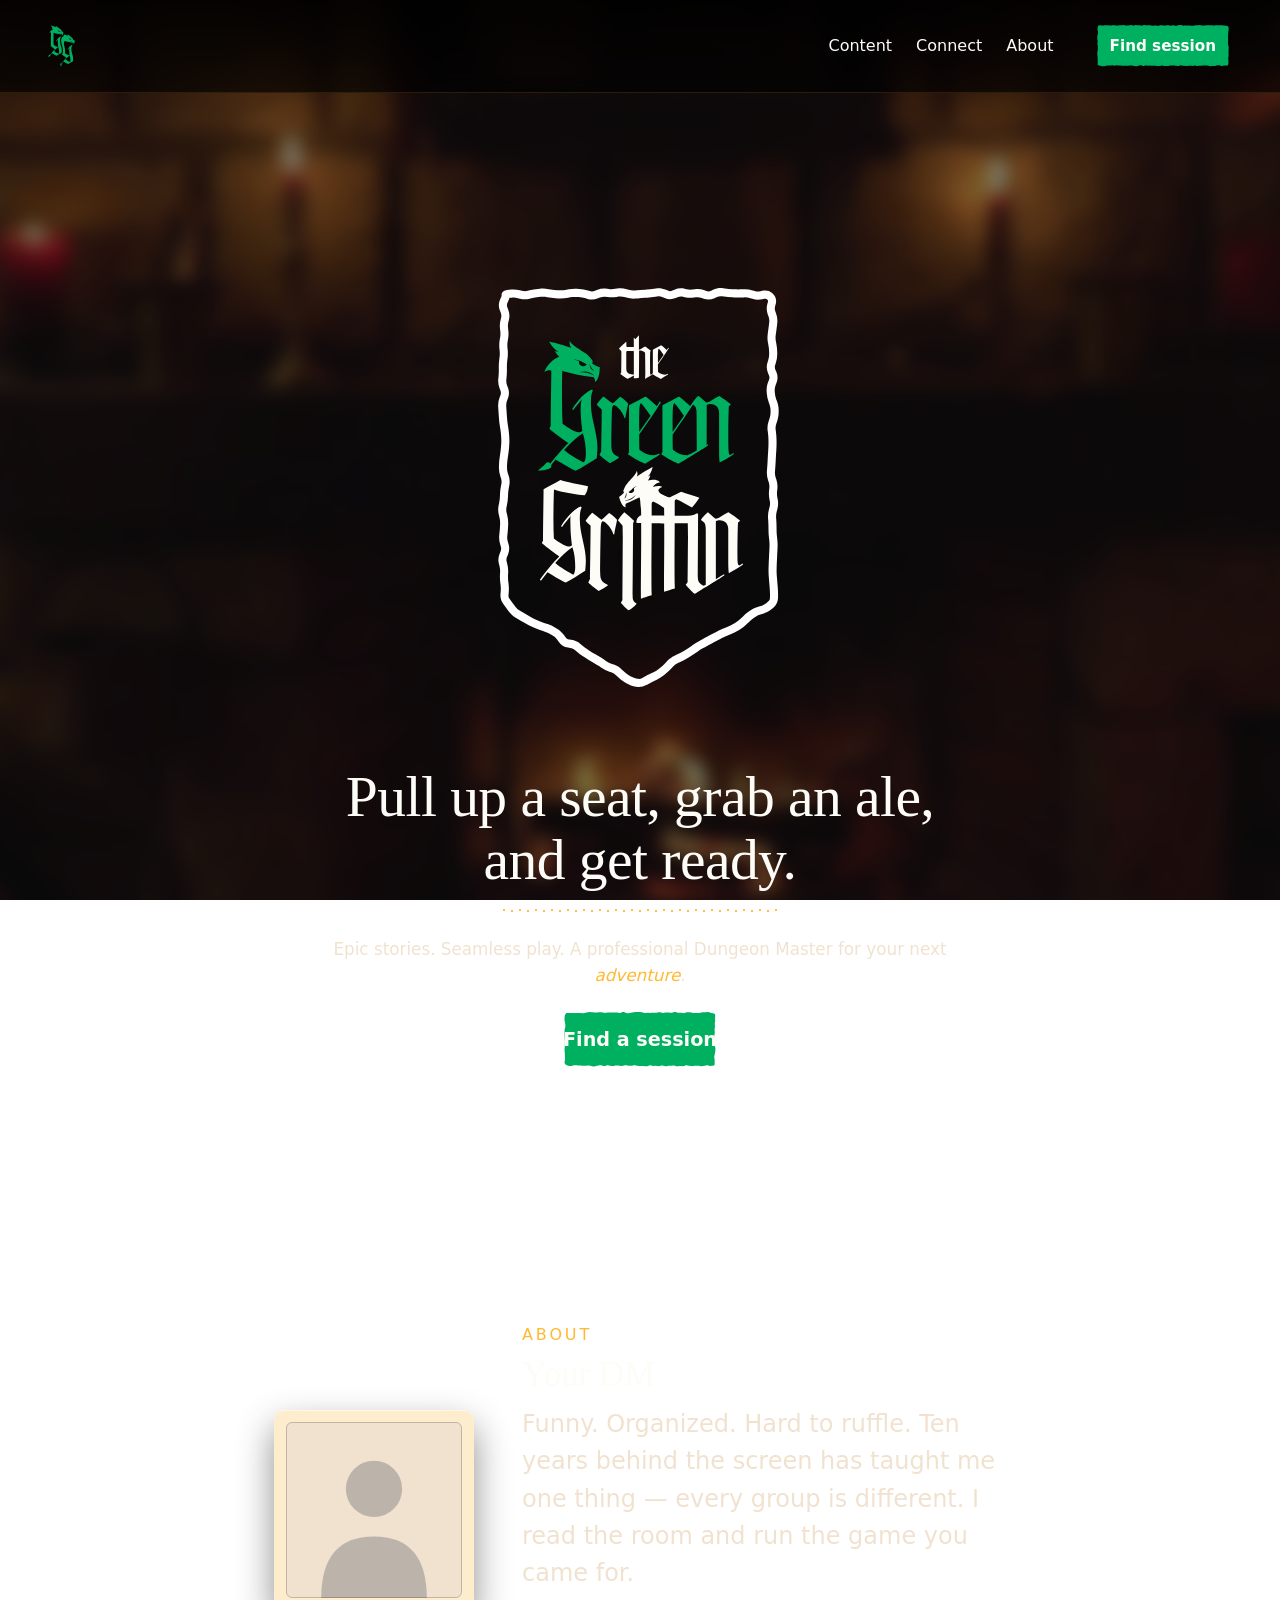
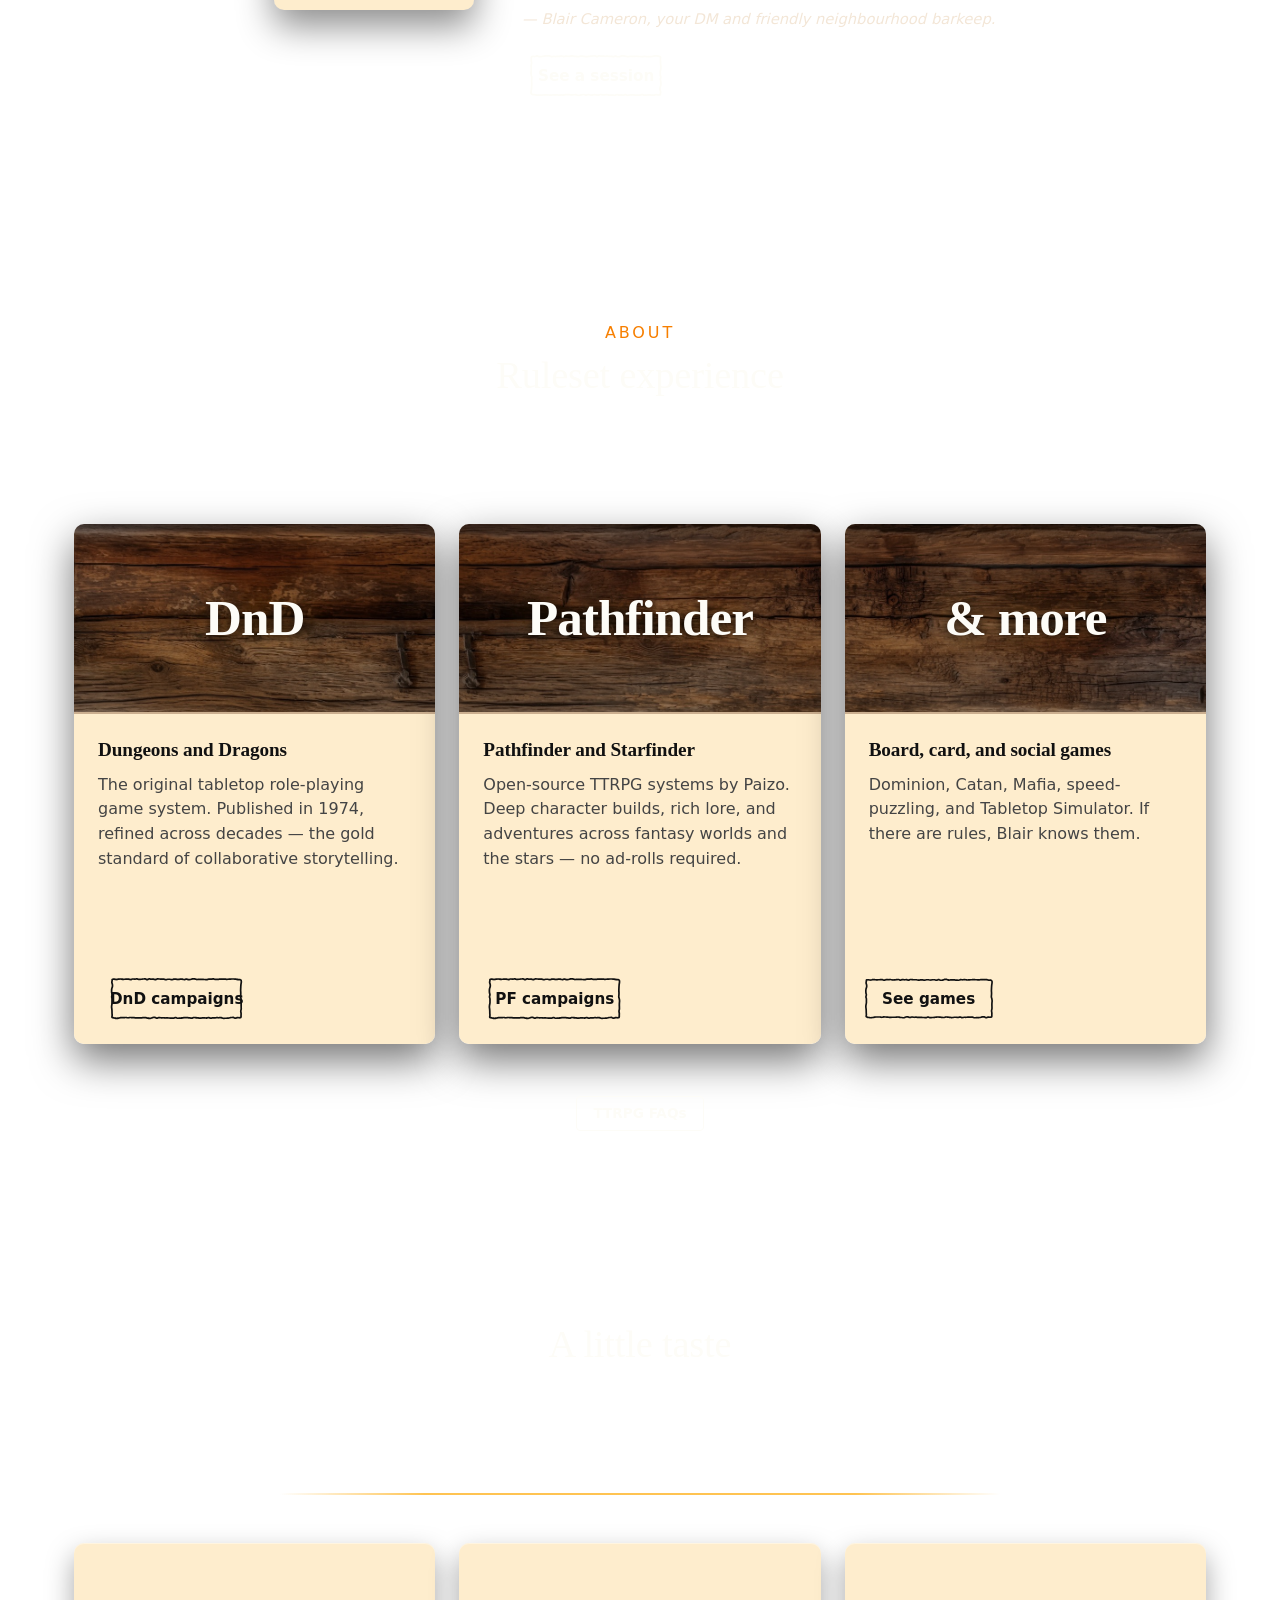
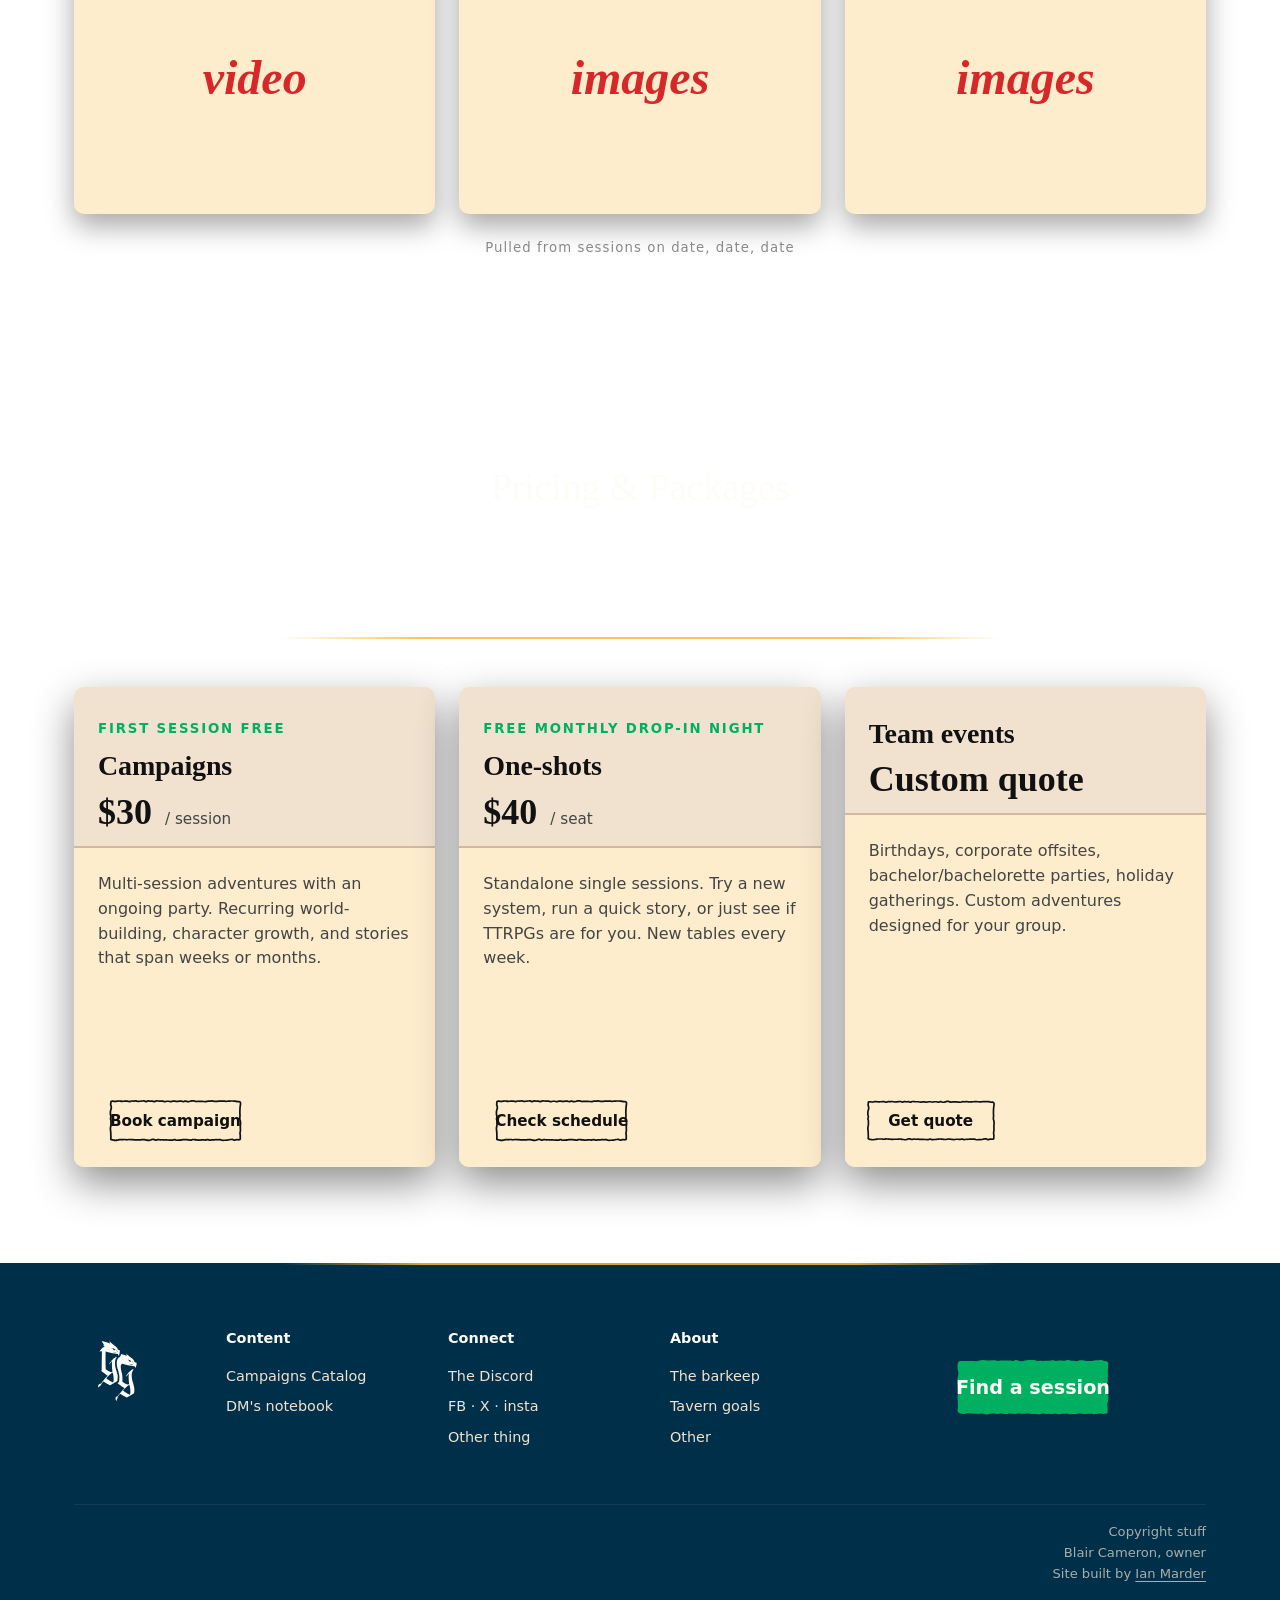
==== commit a91420ef: "Fireplace is big now. Covers the whole homepage." ====
--- a/index.html
+++ b/index.html
@@ -23,6 +23,14 @@
 
   <!-- Skip nav for keyboard users -->
   <a href="#main-content" class="skip-link">Skip to main content</a>
+
+  <!-- ============ GLOBAL VIDEO BACKGROUND ============ -->
+  <div class="bg-video" aria-hidden="true">
+    <video class="bg-video__media" autoplay muted loop playsinline poster="assets/img/fireplace-poster.jpg">
+      <source src="assets/video/fireplace-web.mp4" type="video/mp4">
+    </video>
+    <div class="bg-video__overlay"></div>
+  </div>
 
   <!-- ============ NAV ============ -->
   <header class="nav">
@@ -34,7 +42,7 @@
         <a href="#content">Content</a>
         <a href="#connect">Connect</a>
         <a href="#about">About</a>
-        <a href="#book" class="btn btn--primary nav__cta">Find a session</a>
+        <a href="book/" class="btn btn--primary nav__cta">Find session</a>
       </nav>
     </div>
   </header>
@@ -43,9 +51,6 @@
 
   <!-- ============ HERO ============ -->
   <section class="hero" id="top">
-    <video class="hero__video" autoplay muted loop playsinline poster="assets/img/fireplace-poster.jpg">
-      <source src="assets/video/fireplace-web.mp4" type="video/mp4">
-    </video>
 <div class="hero__inner">
       <div class="hero__shield">
         <img src="assets/svg/shield-white.svg" alt="The Green Griffin Tavern crest">
@@ -58,57 +63,7 @@
         <p class="hero__lede">
           Epic stories. Seamless play. A professional Dungeon Master for your next <em>adventure</em>.
         </p>
-        <a href="#book" class="btn btn--primary hero__cta">Find a session</a>
-      </div>
-    </div>
-  </section>
-
-  <!-- ============ CONTENT: Ruleset experience ============ -->
-  <section class="section section--ambient" id="content">
-    <div class="container">
-      <p class="eyebrow">About</p>
-      <h2 class="section__title">Ruleset experience</h2>
-      <div class="rule rule--gold"></div>
-
-      <div class="grid grid--3">
-
-        <article class="card card--ruleset card--ruleset-1">
-          <div class="card__logo-zone" aria-hidden="true">
-            <span class="card__logo-text">DnD</span>
-          </div>
-          <div class="card__content">
-            <h3 class="card__title">Dungeons and Dragons</h3>
-            <p class="card__body">The original tabletop role-playing game system. Published in 1974, refined across decades — the gold standard of collaborative storytelling.</p>
-            <a href="#book" class="btn btn--ghost-dark card__btn">DnD campaigns</a>
-          </div>
-        </article>
-
-        <article class="card card--ruleset card--ruleset-2">
-          <div class="card__logo-zone" aria-hidden="true">
-            <span class="card__logo-text">Pathfinder</span>
-          </div>
-          <div class="card__content">
-            <h3 class="card__title">Pathfinder and Starfinder</h3>
-            <p class="card__body">Open-source TTRPG systems by Paizo. Deep character builds, rich lore, and adventures across fantasy worlds and the stars — no ad-rolls required.</p>
-            <a href="#book" class="btn btn--ghost-dark card__btn">PF campaigns</a>
-          </div>
-        </article>
-
-        <article class="card card--ruleset card--ruleset-3">
-          <div class="card__logo-zone" aria-hidden="true">
-            <span class="card__logo-text">&amp; more</span>
-          </div>
-          <div class="card__content">
-            <h3 class="card__title">Board, card, and social games</h3>
-            <p class="card__body">Dominion, Catan, Mafia, speed-puzzling, and Tabletop Simulator. If there are rules, Blair knows them.</p>
-            <a href="#book" class="btn btn--ghost-dark card__btn">See all games</a>
-          </div>
-        </article>
-
-      </div>
-
-      <div class="section__footer">
-        <a href="#book" class="btn btn--outline btn--small">TTRPG FAQs</a>
+        <a href="book/" class="btn btn--primary hero__cta">Find a session</a>
       </div>
     </div>
   </section>
@@ -127,12 +82,64 @@
         </div>
         <div class="barkeep__copy">
           <p class="eyebrow">About</p>
-          <h2 class="barkeep__title">The barkeep</h2>
+          <h2 class="barkeep__title">Your DM</h2>
           <p class="barkeep__body">
-            <a href="#connect" class="link">Blair Cameron</a> at your service. Short bio, experience (years running games, systems mastered, notable clients), maybe testimonials and some other sort of nonsense.
+            Funny. Organized. Hard to ruffle. Ten years behind the screen has taught me one thing — every group is different. I read the room and run the game you came for.
           </p>
-          <a href="#book" class="btn btn--ghost">Learn more</a>
-        </div>
+          <p class="barkeep__signoff">
+            — Blair Cameron, your DM and friendly neighbourhood barkeep.
+          </p>
+          <a href="#taste" class="btn btn--ghost">See a session</a>
+        </div>
+      </div>
+    </div>
+  </section>
+
+    <!-- ============ CONTENT: Ruleset experience ============ -->
+  <section class="section section--ambient" id="content">
+    <div class="container">
+      <p class="eyebrow--centered">About</p>
+      <h2 class="section__title--centered">Ruleset experience</h2>
+
+      <div class="grid grid--3">
+
+        <article class="card card--ruleset card--ruleset-1">
+          <div class="card__logo-zone" aria-hidden="true">
+            <span class="card__logo-text">DnD</span>
+          </div>
+          <div class="card__content">
+            <h3 class="card__title">Dungeons and Dragons</h3>
+            <p class="card__body">The original tabletop role-playing game system. Published in 1974, refined across decades — the gold standard of collaborative storytelling.</p>
+            <a href="book/" class="btn btn--ghost-dark card__btn">DnD campaigns</a>
+          </div>
+        </article>
+
+        <article class="card card--ruleset card--ruleset-2">
+          <div class="card__logo-zone" aria-hidden="true">
+            <span class="card__logo-text">Pathfinder</span>
+          </div>
+          <div class="card__content">
+            <h3 class="card__title">Pathfinder and Starfinder</h3>
+            <p class="card__body">Open-source TTRPG systems by Paizo. Deep character builds, rich lore, and adventures across fantasy worlds and the stars — no ad-rolls required.</p>
+            <a href="book/" class="btn btn--ghost-dark card__btn">PF campaigns</a>
+          </div>
+        </article>
+
+        <article class="card card--ruleset card--ruleset-3">
+          <div class="card__logo-zone" aria-hidden="true">
+            <span class="card__logo-text">&amp; more</span>
+          </div>
+          <div class="card__content">
+            <h3 class="card__title">Board, card, and social games</h3>
+            <p class="card__body">Dominion, Catan, Mafia, speed-puzzling, and Tabletop Simulator. If there are rules, Blair knows them.</p>
+            <a href="book/" class="btn btn--ghost-dark card__btn">See  games</a>
+          </div>
+        </article>
+
+      </div>
+
+      <div class="section__footer">
+        <a href="book/" class="btn btn--outline btn--small">TTRPG FAQs</a>
       </div>
     </div>
   </section>
@@ -160,74 +167,43 @@
 
       <div class="grid grid--pricing">
 
-        <!-- Pricing table card -->
-        <article class="card card--wood">
-          <h3 class="card__title card__title--center">Pricing</h3>
-          <table class="pricing-table">
-            <thead>
-              <tr>
-                <th>Session</th>
-                <th>Price</th>
-                <th>Details</th>
-              </tr>
-            </thead>
-            <tbody>
-              <tr>
-                <td>One-shot</td>
-                <td>$40<sup>*</sup></td>
-                <td>One-shots are quick — you only get one chance to win.<br><em class="muted">*Free for first time drop-ins!</em></td>
-              </tr>
-              <tr>
-                <td>Campaign</td>
-                <td>$30<br><span class="muted">/ session</span></td>
-                <td>Full-length, multi-session, world-changing adventures.</td>
-              </tr>
-              <tr>
-                <td>Team event</td>
-                <td><a href="#book" class="link">Contact</a></td>
-                <td>Details</td>
-              </tr>
-            </tbody>
-          </table>
-          <a href="#book" class="btn btn--outline btn--outline-dark">More details</a>
-        </article>
-
-        <!-- Promo column: two stacked cards -->
-        <div class="promo-stack">
-          <article class="card card--wood">
-            <h3 class="card__title">Weekly one-shots</h3>
-            <p class="card__body">Want to try things out? Come in, we're open and ready to spell a yarn with you.</p>
-            <a href="#book" class="btn btn--ghost-dark">Try free — no commitment</a>
-          </article>
-
-          <article class="card card--wood card--accent">
-            <h3 class="card__title card__title--accent">Ready for adventure?</h3>
-            <p class="card__body">Want to try things out? Come in, we're open and ready to spell a yarn with you.</p>
-            <a href="#book" class="btn btn--primary">Custom pricing</a>
-          </article>
-        </div>
-
-        <!-- Visual / illustration slot -->
-        <article class="card card--illustration">
-          <div class="illustration-slot">
-            <p>some kind of<br>illustration<br>or fun</p>
-          </div>
-        </article>
-
-      </div>
-
-      <!-- Booking embed slot -->
-      <div class="booking-embed" id="connect">
-        <h3 class="booking-embed__title">Book your session</h3>
-        <p class="booking-embed__lede">Use the form below to get in touch about a one-shot, a campaign, or a custom team event.</p>
-        <div class="booking-embed__frame">
-          <!-- TODO: swap this div for your Calendly / Tally / Google Form embed iframe -->
-          <div class="booking-embed__placeholder">
-            <p>Booking form goes here.</p>
-            <p class="meta">Drop in your Calendly / Tally / Google Form embed code in <code>index.html</code> — search for <code>booking-embed__frame</code>.</p>
-          </div>
-        </div>
-      </div>
+        <article class="card card--pricing">
+          <div class="card__pricing-zone">
+            <p class="card__eyebrow">First session free</p>
+            <h3 class="card__pricing-name">Campaigns</h3>
+            <p class="card__price">$30 <span class="card__price-unit">/ session</span></p>
+          </div>
+          <div class="card__content">
+            <p class="card__body">Multi-session adventures with an ongoing party. Recurring world-building, character growth, and stories that span weeks or months.</p>
+            <a href="book/" class="btn btn--ghost-dark card__btn">Book campaign</a>
+          </div>
+        </article>
+
+        <article class="card card--pricing">
+          <div class="card__pricing-zone">
+            <p class="card__eyebrow">Free monthly drop-in night</p>
+            <h3 class="card__pricing-name">One-shots</h3>
+            <p class="card__price">$40 <span class="card__price-unit">/ seat</span></p>
+          </div>
+          <div class="card__content">
+            <p class="card__body">Standalone single sessions. Try a new system, run a quick story, or just see if TTRPGs are for you. New tables every week.</p>
+            <a href="book/" class="btn btn--ghost-dark card__btn" style="transform: translateX();">Check schedule</a>
+          </div>
+        </article>
+
+        <article class="card card--pricing">
+          <div class="card__pricing-zone">
+            <h3 class="card__pricing-name">Team events</h3>
+            <p class="card__price">Custom quote</p>
+          </div>
+          <div class="card__content">
+            <p class="card__body">Birthdays, corporate offsites, bachelor/bachelorette parties, holiday gatherings. Custom adventures designed for your group.</p>
+            <a href="book/" class="btn btn--ghost-dark card__btn" style="transform: translateX(2px);">Get quote</a>
+          </div>
+        </article>
+
+      </div>
+
     </div>
   </section>
 
@@ -263,7 +239,7 @@
           <a href="#about">Other</a>
         </div>
 
-        <a href="#book" class="btn btn--primary footer__cta">Find a session</a>
+        <a href="book/" class="btn btn--primary footer__cta">Find a session</a>
       </nav>
 
       <div class="footer__legal">
--- a/assets/css/styles.css
+++ b/assets/css/styles.css
@@ -77,10 +77,10 @@
   margin: 0;
   font-family: var(--ff-body);
   font-weight: 400;
-  font-size: 17px;
+  font-size: 24px;
   line-height: 1.55;
   color: var(--shade-05);
-  background: var(--shade-01);
+  background: transparent;
   -webkit-font-smoothing: antialiased;
   text-rendering: optimizeLegibility;
 }
@@ -110,14 +110,24 @@
   font-family: var(--ff-body);
   text-transform: uppercase;
   letter-spacing: 0.18em;
-  font-size: 0.72rem;
+  font-size: 1rem;
+  color: var(--torch-01);
+  margin: 0 0 var(--s-2);
+}
+
+.eyebrow--centered{
+  font-family: var(--ff-body);
+  text-transform: uppercase;
+  letter-spacing: 0.18em;
+  font-size: 1rem;
   color: var(--fire-01);
   margin: 0 0 var(--s-2);
+  text-align: center;
 }
 
 .meta {
   font-family: var(--ff-body);
-  font-size: 0.78rem;
+  font-size: 0.83rem;
   letter-spacing: 0.08em;
   color: var(--shade-03);
 }
@@ -139,9 +149,13 @@
 
 .section__title {
   font-size: clamp(1.8rem, 3vw, 2.5rem);
-  margin: 0 0 var(--s-2);
-}
-.section__title--centered { text-align: center; }
+  margin: 0 0 var(--s-10);
+}
+.section__title--centered {
+  font-size: clamp(1.8rem, 3vw, 2.5rem);
+  margin: 0 0 var(--s-10);
+  text-align: center;
+}
 
 .section__footer {
   margin-top: var(--s-7);
@@ -180,13 +194,11 @@
   backdrop-filter: blur(8px);
   -webkit-backdrop-filter: blur(8px);
   border-bottom: 1px solid rgba(255,185,51,0.15);
-  min-height: 60px;
+  min-height: 80px;
 }
 
 .nav__inner {
-  max-width: var(--max-content);
-  margin: 0 auto;
-  padding: var(--s-3) var(--s-6);
+  padding: var(--s-4) var(--s-6);
   display: flex;
   align-items: center;
   justify-content: space-between;
@@ -195,8 +207,8 @@
 
 .nav__brand { display: inline-flex; align-items: center; }
 .nav__mark {
-  width: 44px;
-  height: 44px;
+  width: 60px;
+  height: 60px;
   filter: drop-shadow(0 1px 2px rgba(0,0,0,0.4));
 }
 /* Nav mark stays in the brand green */
@@ -207,7 +219,7 @@
   align-items: center;
   gap: var(--s-5);
   font-family: var(--ff-body);
-  font-size: 0.92rem;
+  font-size: 1rem;
 }
 
 .nav__links a {
@@ -228,7 +240,7 @@
 .nav__links a:not(.nav__cta):hover::after { right: 0; }
 
 .nav__cta {
-  padding: var(--s-2) var(--s-6) !important;
+  padding: var(--s-3) var(--s-6) !important;
   white-space: nowrap;
   flex-shrink: 0;
   align-self: center;
@@ -241,7 +253,7 @@
   align-items: center;
   justify-content: center;
   width: fit-content;
-  padding: var(--s-3) var(--s-6);
+  padding: var(--s-3) var(--s-4);
   font-family: var(--ff-body);
   font-weight: 700;
   font-size: 0.95rem;
@@ -252,7 +264,6 @@
   box-shadow: none;
   position: relative;
   isolation: isolate;
-  transition: transform .2s var(--ease);
   text-align: center;
   line-height: 1.2;
 }
@@ -265,39 +276,69 @@
   background-repeat: no-repeat;
   pointer-events: none;
   z-index: -1;
-}
-
-.btn:hover { transform: scale(1.1); }
+  transition: filter .2s var(--ease);
+}
 
 .btn--primary {
   color: var(--shade-05);
 }
 .btn--primary::before {
-  inset: -6px;
   background-image: url('../svg/btn-squiggle-normal-green.svg');
 }
+.btn--primary:hover::before { filter: brightness(1.2); }
 
 .btn--ghost {
-  background-color: transparent;
   color: var(--shade-05);
+  transition: color .2s var(--ease);
 }
 .btn--ghost::before {
   background-image: url('../svg/btn-squiggle-normal-white.svg');
 }
+.btn--ghost::after {
+  content: '';
+  position: absolute;
+  inset: 0;
+  background-image: url('../svg/btn-squiggle-normal-green.svg');
+  background-size: 100% 100%;
+  background-repeat: no-repeat;
+  filter: brightness(0) invert(1);
+  opacity: 0;
+  z-index: -2;
+  pointer-events: none;
+  transition: opacity .2s var(--ease);
+}
+.btn--ghost:hover { color: var(--shade-01); }
+.btn--ghost:hover::after { opacity: 1; }
 
 .btn--ghost-dark {
-  background-color: transparent;
   color: var(--shade-01);
+  transition: color .2s var(--ease);
 }
 .btn--ghost-dark::before {
   background-image: url('../svg/btn-squiggle-normal-black.svg');
 }
+.btn--ghost-dark::after {
+  content: '';
+  position: absolute;
+  inset: 0;
+  background-image: url('../svg/btn-squiggle-normal-green.svg');
+  background-size: 100% 100%;
+  background-repeat: no-repeat;
+  filter: brightness(0);
+  opacity: 0;
+  z-index: -2;
+  pointer-events: none;
+  transition: opacity .2s var(--ease);
+}
+.btn--ghost-dark:hover { color: var(--torch-02); }
+.btn--ghost-dark:hover::after { opacity: 1; }
 
 .btn--outline {
   background-color: transparent;
   border: 1.5px solid var(--shade-05);
   border-radius: var(--radius);
   color: var(--shade-05);
+  transition: background-color .2s var(--ease), color .2s var(--ease);
 }
 .btn--outline::before { display: none; }
 .btn--outline:hover {
@@ -319,29 +360,42 @@
   font-size: 0.85rem;
 }
 
-/* --- HERO ----------------------------------------------------------------- */
-.hero {
-  position: relative;
-  padding: var(--s-10) 0;
-  background: var(--warmth-01);
+/* --- GLOBAL VIDEO BACKGROUND --------------------------------------------- */
+.bg-video {
+  position: fixed;
+  inset: 0;
+  z-index: -1;
   overflow: hidden;
-}
-
-.hero__video {
+  pointer-events: none;
+}
+
+.bg-video__media {
   position: absolute;
   inset: 0;
   width: 100%;
   height: 100%;
   object-fit: cover;
-  filter: blur(10px);
-  transform: scale(1.2) translateY(-64px);
-}
-
-.hero::before {
-  content: '';
+  filter: blur(8px);
+  transform: scale(1.1);
+  object-position: center center;
+  transition: none;
+}
+
+.bg-video__overlay {
   position: absolute;
   inset: 0;
-  z-index: 1;
+  background: rgba(17, 17, 17, 0.55);
+  pointer-events: none;
+}
+
+/* --- HERO ----------------------------------------------------------------- */
+.hero {
+  position: relative;
+  min-height: 90vh;
+  padding: var(--s-10) 0;
+  background: transparent;
+  display: flex;
+  align-items: center;
 }
 
 .hero__inner {
@@ -389,11 +443,10 @@
 }
 
 .hero__cta {
-  font-size: 1rem;
-  padding: var(--s-3) var(--s-6);
+  font-size: 1.2rem;
+  padding: var(--s-4) var(--s-8);
 }
 .hero__cta::before {
-  inset: -8px;
   background-image: url('../svg/btn-squiggle-large-green.svg');
 }
 
@@ -438,7 +491,7 @@
 }
 
 .card__logo-zone {
-  flex: 0 0 45%;
+  flex: 0 0 36%;
   position: relative;
   display: flex;
   align-items: center;
@@ -464,9 +517,8 @@
   z-index: 1;
   font-family: var(--ff-display);
   font-weight: 700;
-  font-style: italic;
   color: var(--shade-05);
-  font-size: clamp(2.8rem, 5vw, 4.2rem);
+  font-size: clamp(2.4rem, 4vw, 3.6rem);
   text-align: center;
   line-height: 1;
   letter-spacing: -0.02em;
@@ -499,7 +551,7 @@
 .card__title--accent { color: #c45e00; }
 
 .card__body {
-  font-size: 0.9rem;
+  font-size: 1rem;
   line-height: 1.55;
   color: var(--shade-02);
   margin: 0;
@@ -509,6 +561,8 @@
 .card__btn {
   margin-top: var(--s-4);
   align-self: flex-start;
+  margin-left: -4px;
+  min-width: 8rem;
 }
 
 /* --- BARKEEP -------------------------------------------------------------- */
@@ -568,6 +622,14 @@
   margin: 0 0 var(--s-4);
 }
 
+.barkeep__signoff {
+  font-style: italic;
+  font-size: 0.92rem;
+  color: var(--fire-02);
+  opacity: 0.85;
+  margin: 0 0 var(--s-5);
+}
+
 /* --- TASTE RAIL ----------------------------------------------------------- */
 .taste-rail {
   display: grid;
@@ -599,83 +661,74 @@
 
 /* --- PRICING -------------------------------------------------------------- */
 .grid--pricing {
-  grid-template-columns: 1fr 1fr 1fr;
-  align-items: start;
-}
-
-.card--wood {
+  grid-template-columns: repeat(3, 1fr);
+  align-items: stretch;
+}
+
+.card--pricing {
+  border-radius: var(--radius-card);
+  overflow: hidden;
+  flex-direction: column;
+  align-items: stretch;
+  gap: 0;
+  height: 480px;
+  padding: 0;
   background: var(--torch-02);
-  padding-top: 0;
-  overflow: hidden;
-}
-.card--wood::before {
-  content: '';
-  display: block;
-  height: 56px;
-  margin: 0 calc(-1 * var(--s-5)) var(--s-4);
-  background: #4a2613;
-  box-shadow: inset 0 -4px 8px rgba(0,0,0,0.4);
-}
-
-.card--accent {
-  border: 2px solid var(--fire-01);
-  position: relative;
-}
-
-.pricing-table {
-  width: 100%;
-  border-collapse: collapse;
-  font-size: 0.85rem;
-  margin: 0 0 var(--s-4);
-}
-.pricing-table th,
-.pricing-table td {
   text-align: left;
-  padding: var(--s-2) var(--s-2);
-  border-bottom: 1px solid rgba(0,0,0,0.08);
-  vertical-align: top;
-}
-.pricing-table th {
+  box-shadow:
+    0 2px 0 rgba(255,255,255,0.4) inset,
+    0 16px 40px rgba(0,0,0,0.45);
+}
+
+.card__pricing-zone {
+  flex: 0 0 auto;
+  padding: var(--s-6) var(--s-5) var(--s-4);
+  background: var(--fire-02);
+  border-bottom: 2px solid rgba(107,58,31,0.25);
+}
+
+.card__eyebrow {
   font-family: var(--ff-body);
-  font-weight: 600;
-  font-size: 0.78rem;
   text-transform: uppercase;
-  letter-spacing: 0.06em;
+  letter-spacing: 0.14em;
+  font-size: 0.83rem;
+  font-weight: 700;
+  color: var(--green-02);
+  margin: 0 0 var(--s-3);
+}
+
+.card__pricing-name {
+  font-family: var(--ff-display);
+  font-weight: 700;
+  font-size: 1.75rem;
+  color: var(--shade-01);
+  margin: 0 0 var(--s-3);
+  line-height: 1.1;
+}
+
+.card__price {
+  font-family: var(--ff-display);
+  font-weight: 700;
+  font-size: 2.25rem;
+  color: var(--shade-01);
+  margin: 0;
+  line-height: 1;
+}
+
+.card__price-unit {
+  font-family: var(--ff-body);
+  font-weight: 400;
+  font-size: 0.95rem;
   color: var(--shade-02);
-}
-.pricing-table td:first-child { font-weight: 600; }
-.pricing-table sup {
-  color: var(--fire-01);
-  font-weight: 700;
-}
-
-.promo-stack {
+  margin-left: var(--s-1);
+}
+
+.card--pricing .card__content {
+  border-top: none;
+  padding: var(--s-5);
   display: flex;
   flex-direction: column;
-  gap: var(--s-5);
-}
-.promo-stack .card { align-items: stretch; text-align: left; }
-.promo-stack .card__title { text-align: left; }
-.promo-stack .card__body { max-width: none; }
-
-.card--illustration {
-  background: var(--shade-05);
-  padding: var(--s-5);
-}
-.illustration-slot {
-  width: 100%;
-  min-height: 240px;
-  display: flex;
-  align-items: center;
-  justify-content: center;
-  border: 1.5px dashed rgba(0,0,0,0.15);
-  border-radius: var(--radius);
-}
-.illustration-slot p {
-  font-family: var(--ff-body);
-  color: var(--shade-03);
-  text-align: center;
-  margin: 0;
+  flex: 1;
 }
 
 /* --- BOOKING EMBED -------------------------------------------------------- */
@@ -790,15 +843,22 @@
 }
 .footer__col a {
   color: var(--fire-02);
-  font-size: 0.85rem;
+  font-size: 0.9rem;
   transition: color .15s var(--ease);
 }
 .footer__col a:hover { color: var(--torch-01); }
 
-.footer__cta { align-self: center; }
+.footer__cta {
+  align-self: center;
+  font-size: 1.2rem;
+  padding: var(--s-4) var(--s-8);
+}
+.footer__cta::before {
+  background-image: url('../svg/btn-squiggle-large-green.svg');
+}
 
 .footer__legal {
-  font-size: 0.75rem;
+  font-size: 0.82rem;
   color: var(--fire-02);
   opacity: 0.7;
   line-height: 1.6;
@@ -838,6 +898,11 @@
 }
 
 @media (max-width: 600px) {
+  .bg-video__media {
+    transform: none !important;
+    object-position: center center !important;
+  }
+
   .nav__links { gap: var(--s-3); font-size: 0.85rem; }
   .nav__links a:not(.nav__cta) { display: none; }
   .nav__mark { width: 36px; height: 36px; }
@@ -849,7 +914,7 @@
 
 /* --- A11Y / MOTION -------------------------------------------------------- */
 @media (prefers-reduced-motion: reduce) {
-  .hero__video { display: none; }
+  .bg-video { display: none; }
 }
 
 @media (prefers-reduced-motion: reduce) {
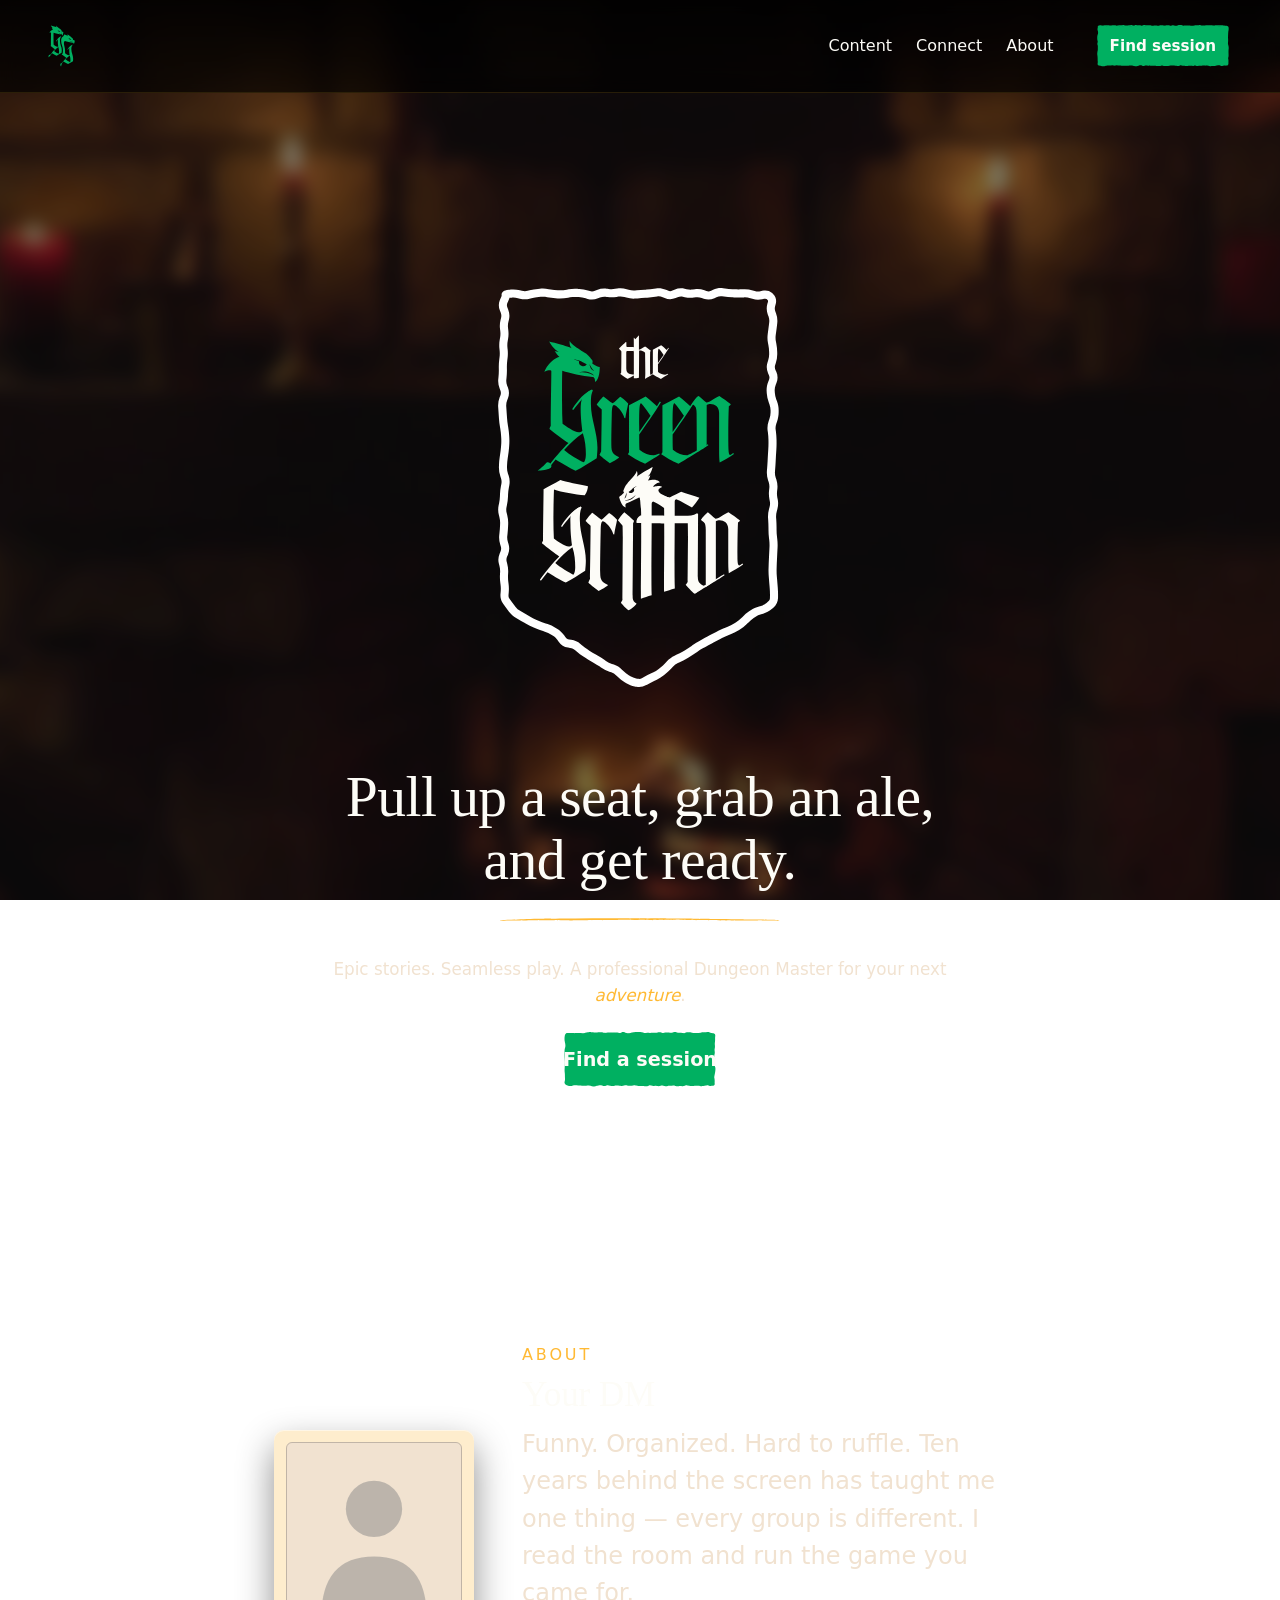
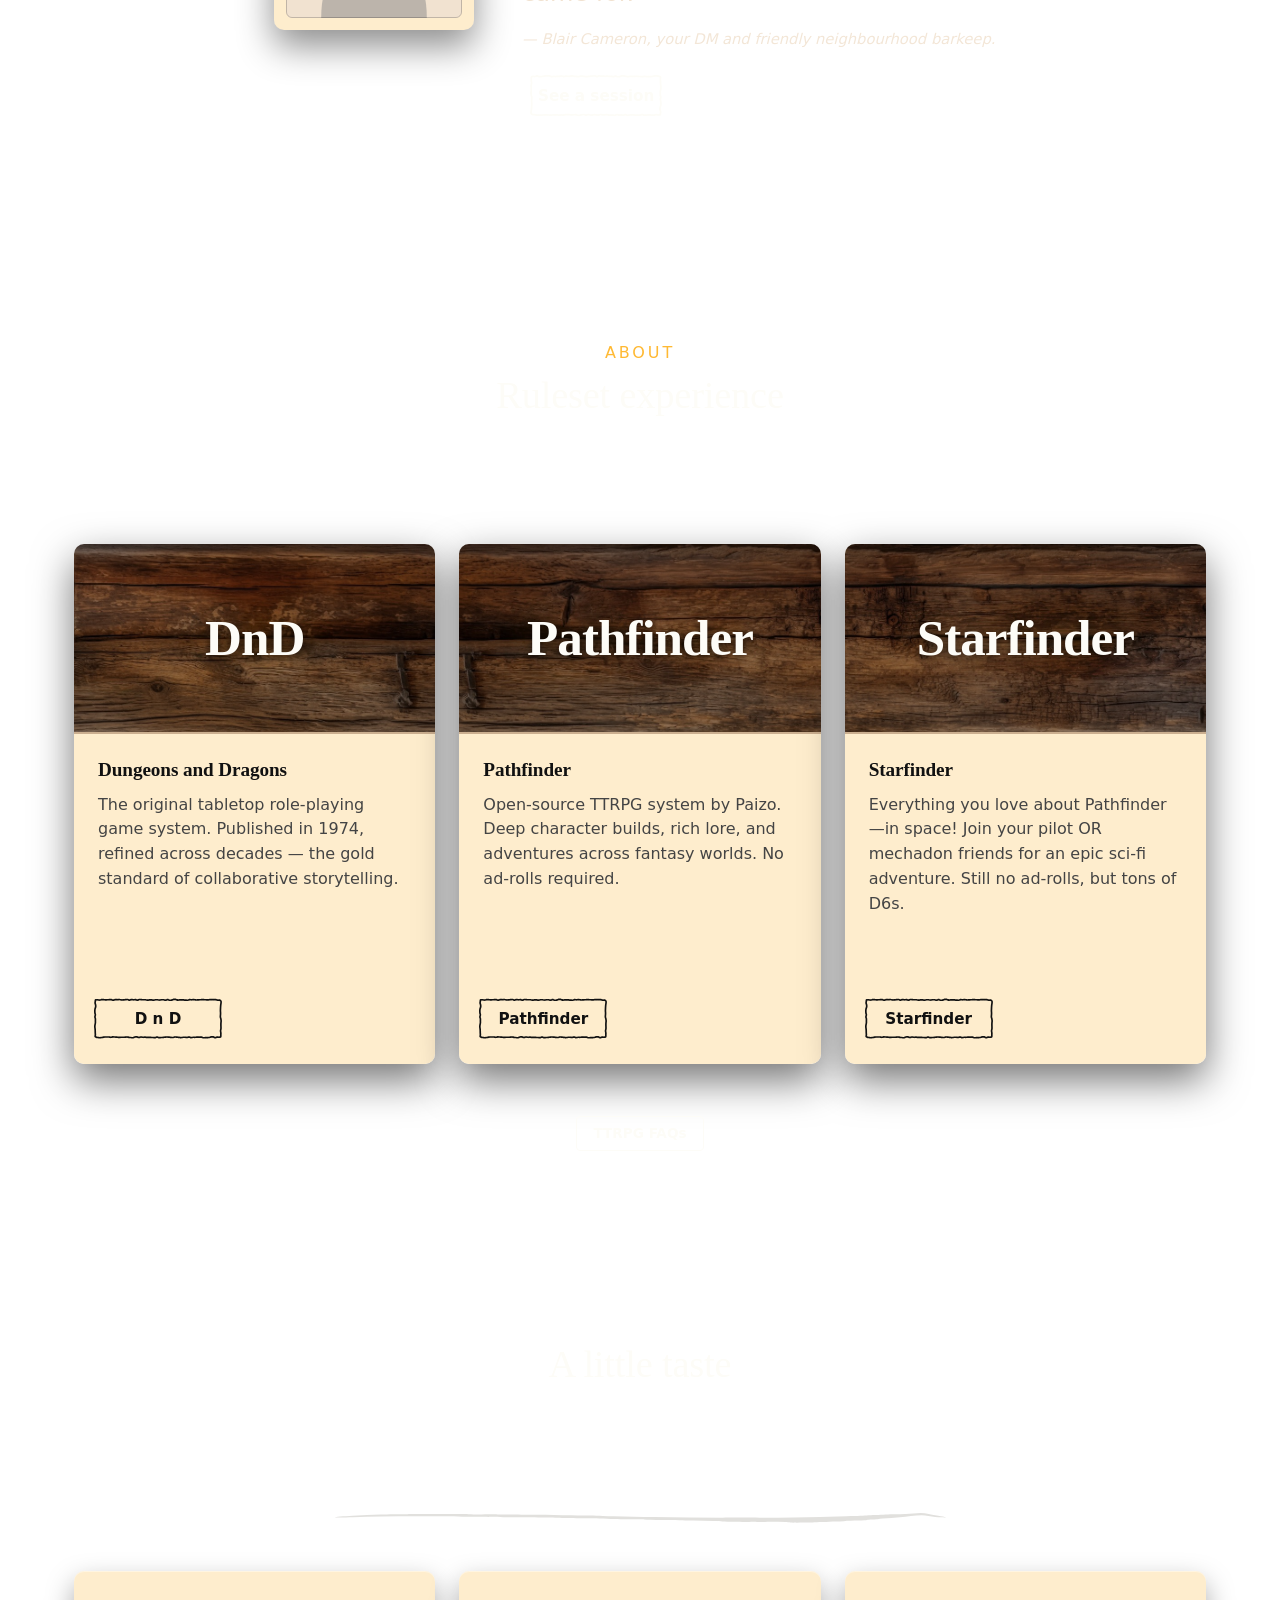
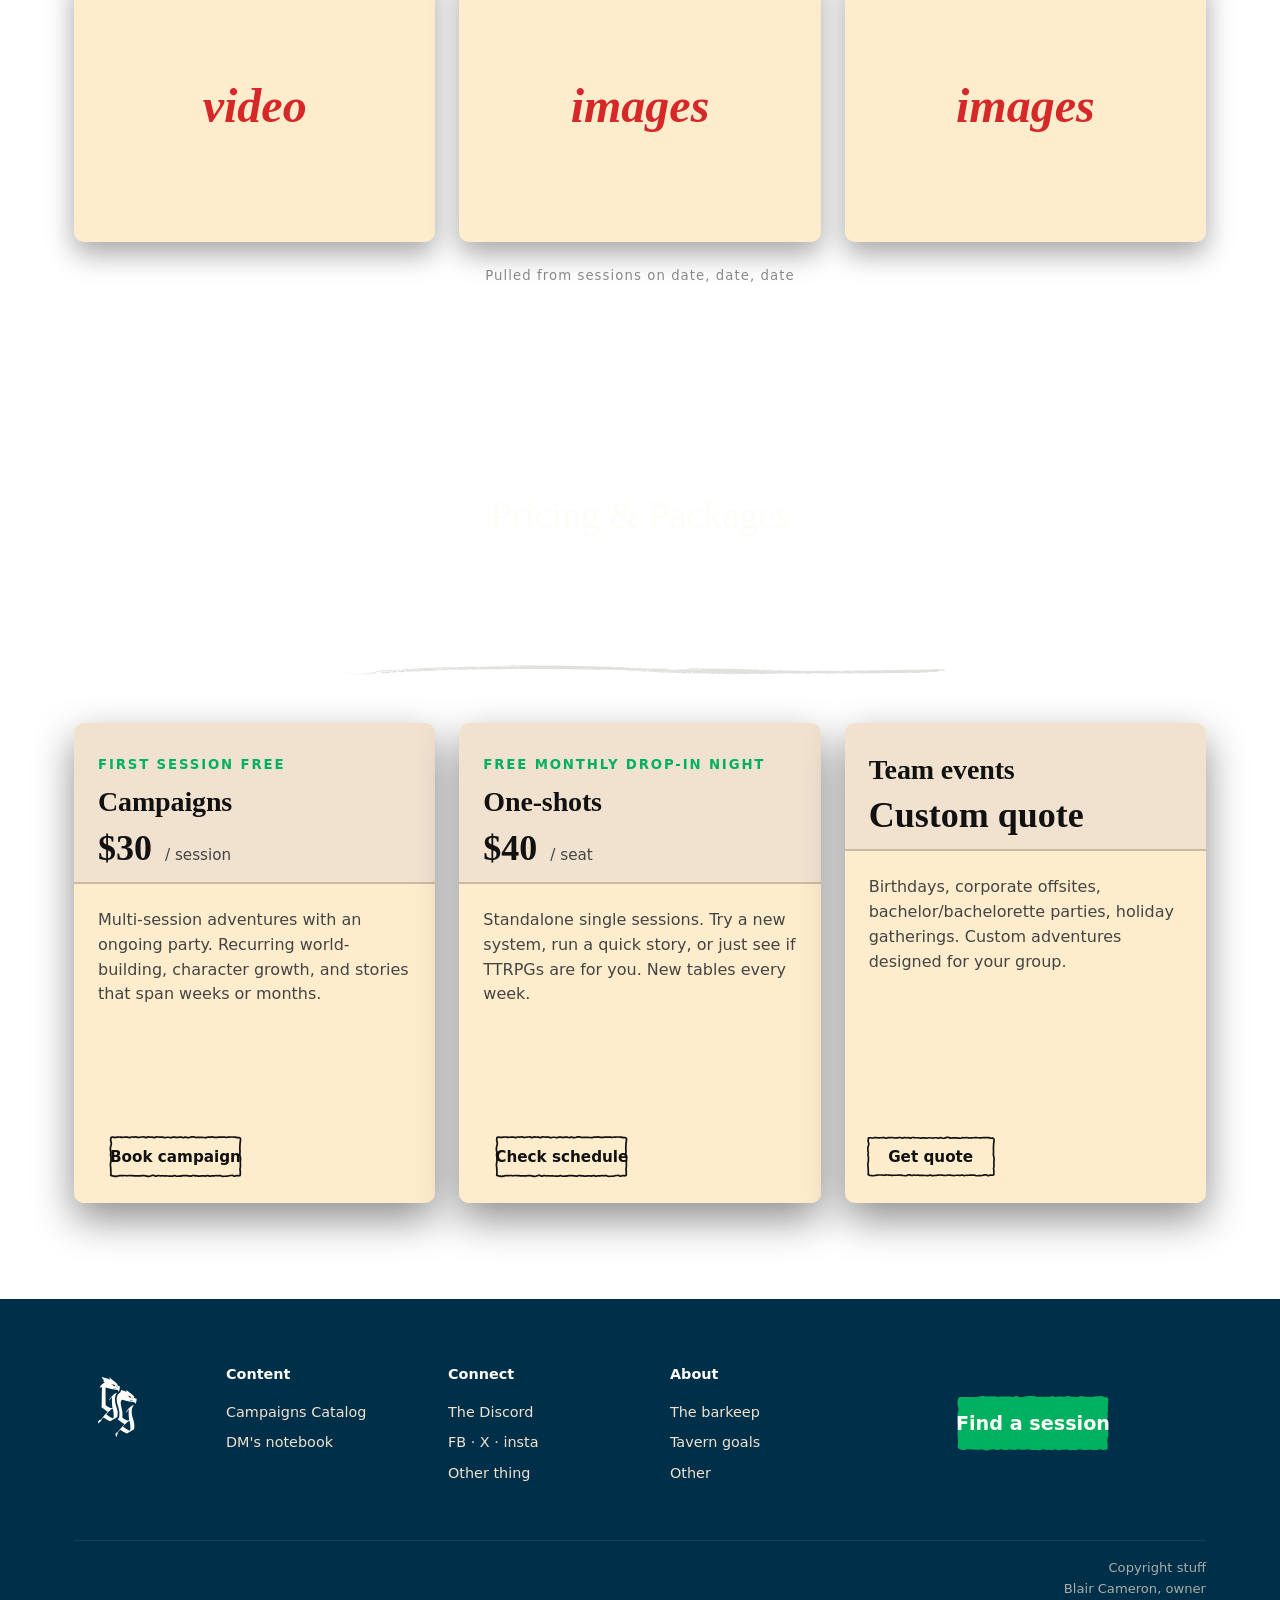
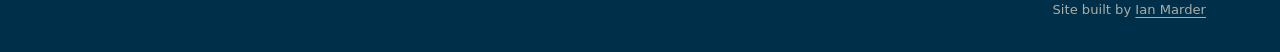
==== commit 01355564: "Fixed fireplace background, added custom dividers." ====
--- a/index.html
+++ b/index.html
@@ -110,7 +110,7 @@
           <div class="card__content">
             <h3 class="card__title">Dungeons and Dragons</h3>
             <p class="card__body">The original tabletop role-playing game system. Published in 1974, refined across decades — the gold standard of collaborative storytelling.</p>
-            <a href="book/" class="btn btn--ghost-dark card__btn">DnD campaigns</a>
+            <a target="_blank" href="https://docs.google.com/presentation/d/1PD1ENk48OXuoyC1WaFCAtzr5ttYhZjICDz5e_-PWukE/view?slide=id.g3e7155ab7eb_1_0#slide=id.g3e7155ab7eb_1_0" class="btn btn--ghost-dark card__btn">D n D</a>
           </div>
         </article>
 
@@ -119,28 +119,29 @@
             <span class="card__logo-text">Pathfinder</span>
           </div>
           <div class="card__content">
-            <h3 class="card__title">Pathfinder and Starfinder</h3>
-            <p class="card__body">Open-source TTRPG systems by Paizo. Deep character builds, rich lore, and adventures across fantasy worlds and the stars — no ad-rolls required.</p>
-            <a href="book/" class="btn btn--ghost-dark card__btn">PF campaigns</a>
+            <h3 class="card__title">Pathfinder</h3>
+            <p class="card__body">Open-source TTRPG system by Paizo. Deep character builds, rich lore, and adventures across fantasy worlds. No ad-rolls required.</p>
+            <a target="_blank" href="https://docs.google.com/presentation/d/1PD1ENk48OXuoyC1WaFCAtzr5ttYhZjICDz5e_-PWukE/view?slide=id.g3e7155ab7eb_1_10#slide=id.g3e7155ab7eb_1_10" class="btn btn--ghost-dark card__btn">Pathfinder</a>
           </div>
         </article>
 
         <article class="card card--ruleset card--ruleset-3">
           <div class="card__logo-zone" aria-hidden="true">
-            <span class="card__logo-text">&amp; more</span>
-          </div>
-          <div class="card__content">
-            <h3 class="card__title">Board, card, and social games</h3>
-            <p class="card__body">Dominion, Catan, Mafia, speed-puzzling, and Tabletop Simulator. If there are rules, Blair knows them.</p>
-            <a href="book/" class="btn btn--ghost-dark card__btn">See  games</a>
+            <span class="card__logo-text">Starfinder</span>
+          </div>
+          <div class="card__content">
+            <h3 class="card__title">Starfinder</h3>
+            <p class="card__body">Everything you love about Pathfinder—in space! Join your pilot OR mechadon friends for an epic sci-fi adventure. Still no ad-rolls, but tons of D6s.</p>
+            <a target="_blank" href="https://docs.google.com/presentation/d/1PD1ENk48OXuoyC1WaFCAtzr5ttYhZjICDz5e_-PWukE/view?slide=id.g3e7155ab7eb_1_35#slide=id.g3e7155ab7eb_1_35" class="btn btn--ghost-dark card__btn">Starfinder</a>
           </div>
         </article>
 
       </div>
 
       <div class="section__footer">
-        <a href="book/" class="btn btn--outline btn--small">TTRPG FAQs</a>
-      </div>
+      <a href="book/" class="btn btn--outline btn--small">TTRPG FAQs</a>
+      </div>
+      
     </div>
   </section>
 
@@ -221,7 +222,7 @@
 
         <div class="footer__col">
           <p class="footer__col-title">Content</p>
-          <a href="#content">Campaigns Catalog</a>
+          <a href="https://docs.google.com/presentation/d/1PD1ENk48OXuoyC1WaFCAtzr5ttYhZjICDz5e_-PWukE/view?slide=id.g38ec7b44cac_5_70#slide=id.g38ec7b44cac_5_70">Campaigns Catalog</a>
           <a href="#content">DM's notebook</a>
         </div>
 
--- a/assets/css/styles.css
+++ b/assets/css/styles.css
@@ -120,7 +120,7 @@
   text-transform: uppercase;
   letter-spacing: 0.18em;
   font-size: 1rem;
-  color: var(--fire-01);
+  color: var(--torch-01);
   margin: 0 0 var(--s-2);
   text-align: center;
 }
@@ -163,26 +163,30 @@
 }
 
 .rule {
-  height: 2px;
-  background: transparent;
-  background-image: linear-gradient(to right, transparent, var(--torch-01) 20%, var(--torch-01) 80%, transparent);
+  height: 10px;
+  width: min(100%, 720px);
   margin: 0 auto var(--s-7);
-  width: min(100%, 720px);
-  opacity: 0.85;
+  background-color: var(--shade-04);
+  mask-repeat: no-repeat;
+  mask-position: center;
+  mask-size: contain;
+  -webkit-mask-repeat: no-repeat;
+  -webkit-mask-position: center;
+  -webkit-mask-size: contain;
 }
 
 /* Hand-drawn underline rule for hero */
 .hero__rule {
-  height: 4px;
+  height: 24px;
   width: 280px;
   margin: var(--s-4) auto var(--s-5);
-  background: transparent;
-  background-image:
-    radial-gradient(circle at 4px 2px, var(--torch-01) 1.2px, transparent 1.5px),
-    radial-gradient(circle at 12px 3px, var(--torch-01) 1.2px, transparent 1.5px);
-  background-size: 16px 4px;
-  background-repeat: repeat-x;
-  opacity: 0.9;
+  background-color: var(--torch-01);
+  mask-repeat: no-repeat;
+  mask-position: center;
+  mask-size: contain;
+  -webkit-mask-repeat: no-repeat;
+  -webkit-mask-position: center;
+  -webkit-mask-size: contain;
 }
 
 /* --- NAV ------------------------------------------------------------------ */
@@ -788,19 +792,7 @@
   padding: var(--s-8) 0 var(--s-6);
   position: relative;
 }
-.footer::before {
-  /* Top gold line break */
-  content: '';
-  display: block;
-  height: 2px;
-  background-image: linear-gradient(to right, transparent, var(--torch-01) 20%, var(--torch-01) 80%, transparent);
-  margin: 0 auto var(--s-7);
-  width: min(100%, 720px);
-  opacity: 0.85;
-  position: absolute;
-  top: 0;
-  left: 0; right: 0;
-}
+
 
 .footer__inner {
   max-width: var(--max-content);
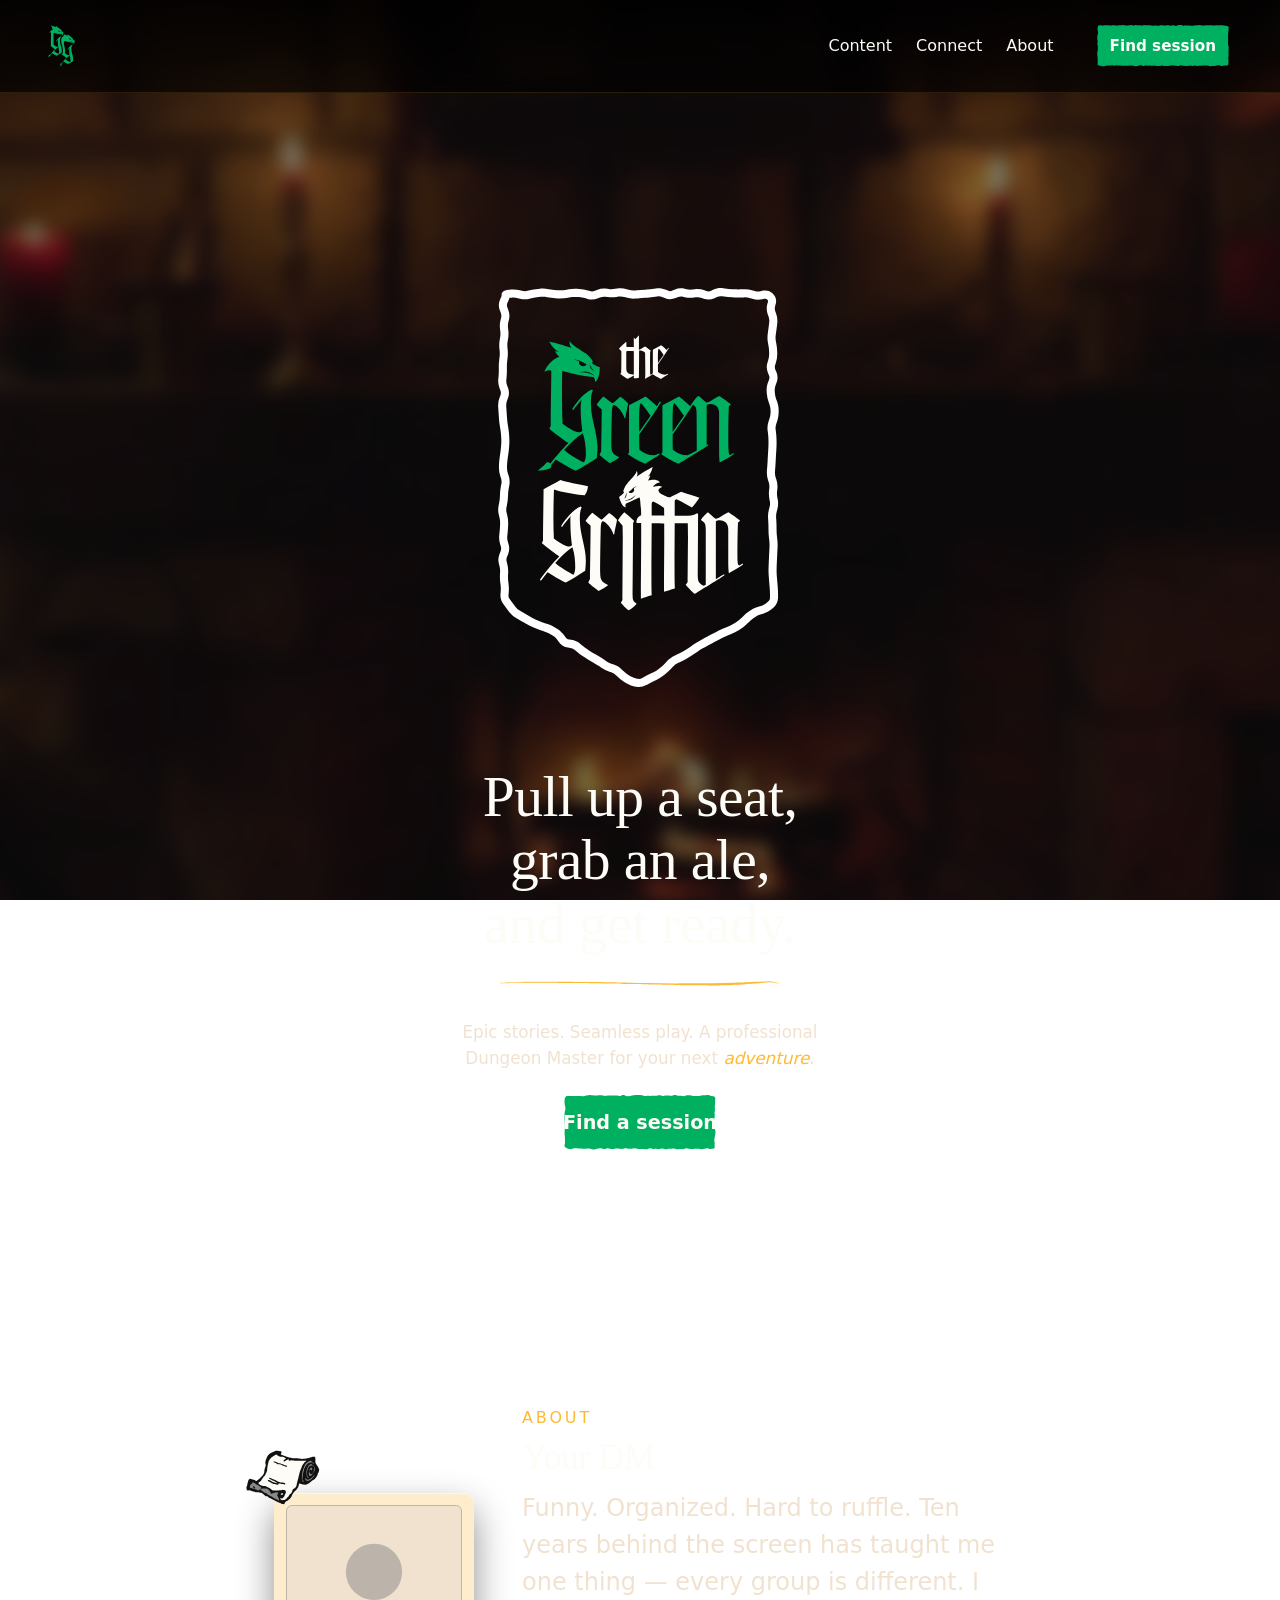
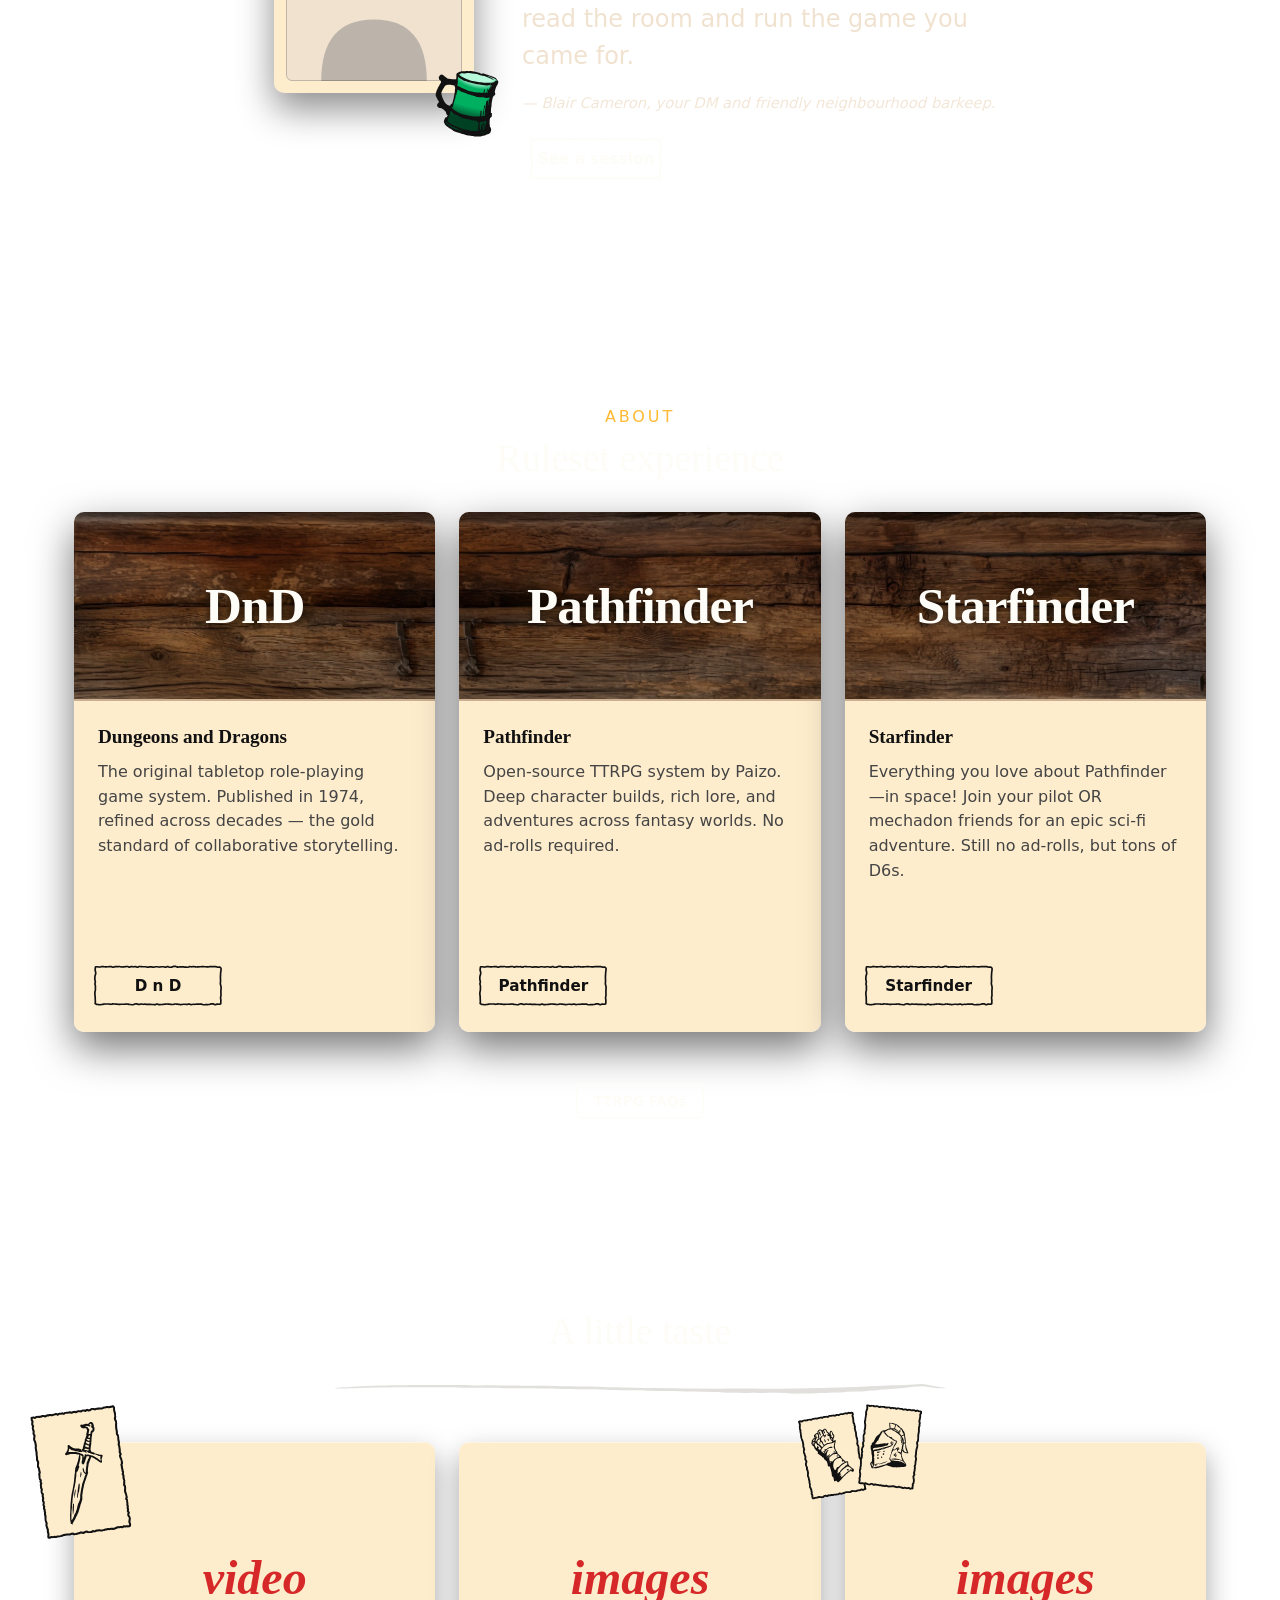
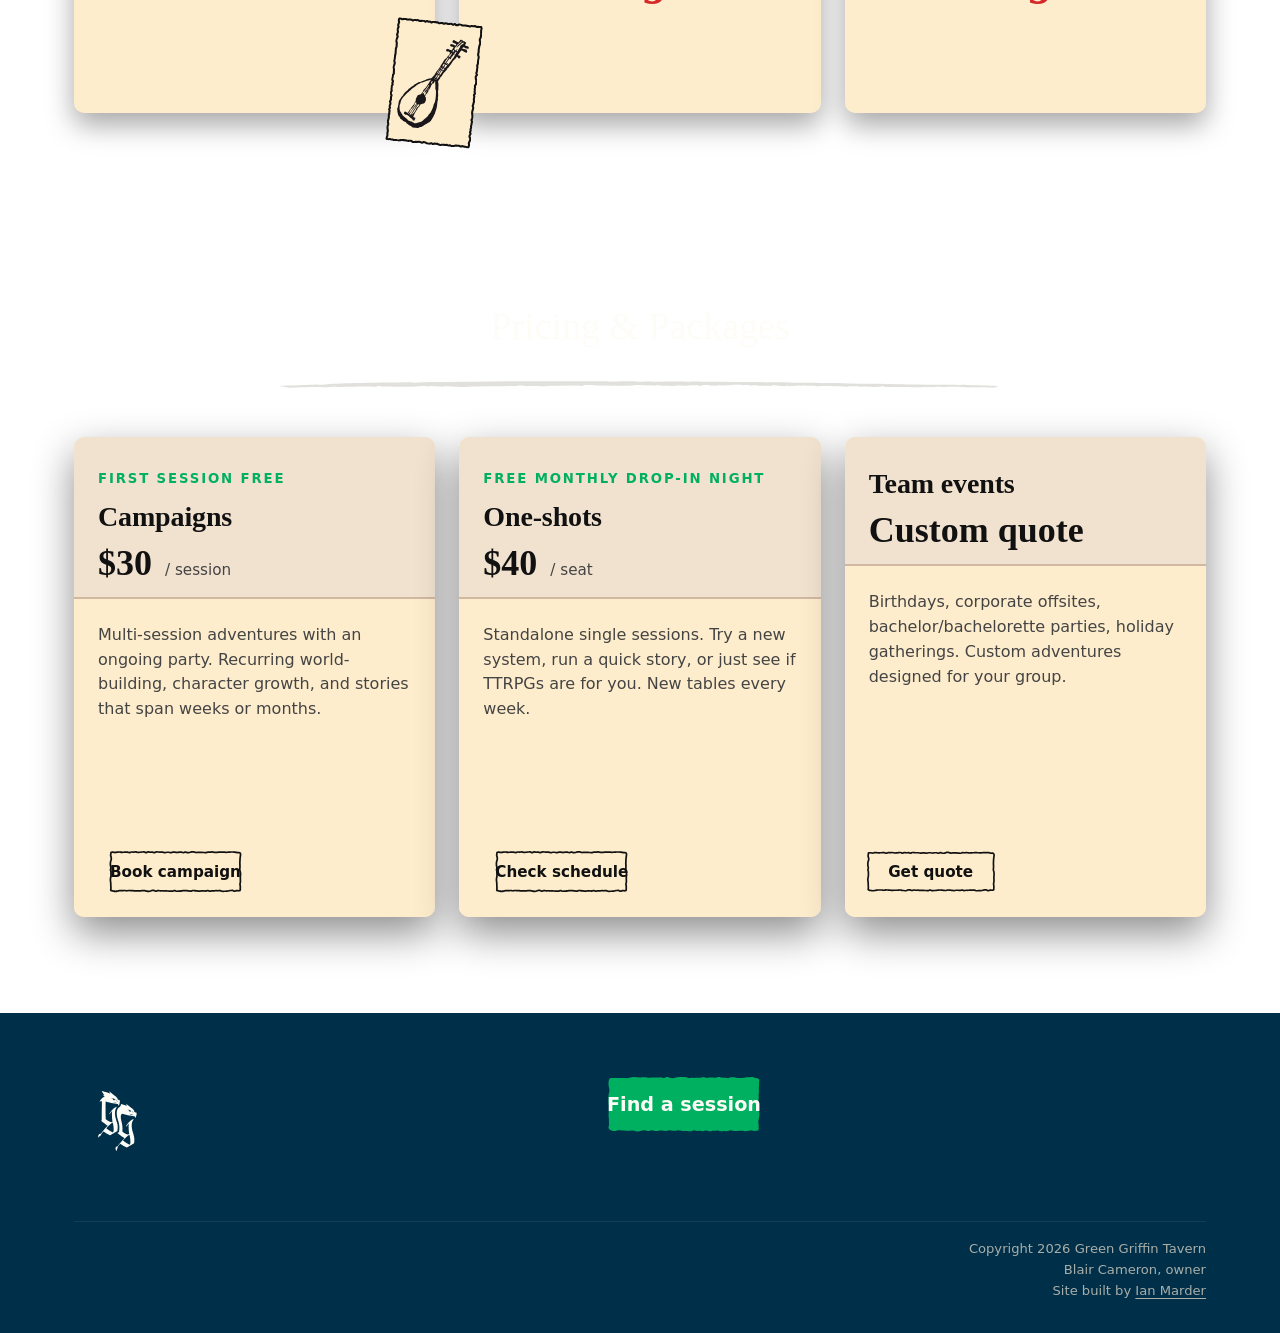
==== commit 1712455f: "added the little parchmenty boys" ====
--- a/index.html
+++ b/index.html
@@ -33,19 +33,7 @@
   </div>
 
   <!-- ============ NAV ============ -->
-  <header class="nav">
-    <div class="nav__inner">
-      <a href="#top" class="nav__brand" aria-label="The Green Griffin Tavern — Home">
-        <img src="assets/svg/mark-green.svg" alt="" class="nav__mark">
-      </a>
-      <nav class="nav__links" aria-label="Primary">
-        <a href="#content">Content</a>
-        <a href="#connect">Connect</a>
-        <a href="#about">About</a>
-        <a href="book/" class="btn btn--primary nav__cta">Find session</a>
-      </nav>
-    </div>
-  </header>
+  <div data-include="nav"></div>
 
   <main id="main-content">
 
@@ -57,11 +45,11 @@
       </div>
       <div class="hero__copy">
         <h1 class="hero__headline">
-          Pull up a seat, grab an ale, and get ready.
+          Pull up a seat,<br>grab an ale,<br>and get ready.
         </h1>
         <div class="hero__rule" aria-hidden="true"></div>
         <p class="hero__lede">
-          Epic stories. Seamless play. A professional Dungeon Master for your next <em>adventure</em>.
+          Epic stories. Seamless play. A professional<br>Dungeon Master for your next <em>adventure</em>.
         </p>
         <a href="book/" class="btn btn--primary hero__cta">Find a session</a>
       </div>
@@ -72,6 +60,8 @@
   <section class="section section--ambient" id="about">
     <div class="container container--narrow">
       <div class="barkeep">
+        <img src="assets/svg/scroll.svg" alt="" aria-hidden="true" class="flair flair--scroll">
+        <img src="assets/svg/ggt-mug.svg" alt="" aria-hidden="true" class="flair flair--mug">
         <div class="barkeep__portrait" aria-hidden="true">
           <div class="barkeep__portrait-placeholder">
             <svg viewBox="0 0 100 100" xmlns="http://www.w3.org/2000/svg">
@@ -139,7 +129,7 @@
       </div>
 
       <div class="section__footer">
-      <a href="book/" class="btn btn--outline btn--small">TTRPG FAQs</a>
+      <a href="faq/" class="btn btn--outline btn--small">TTRPG FAQs</a>
       </div>
       
     </div>
@@ -148,16 +138,18 @@
   <!-- ============ A LITTLE TASTE ============ -->
   <section class="section section--ambient" id="taste">
     <div class="container">
-      <h2 class="section__title section__title--centered">A little taste</h2>
-      <div class="rule rule--gold"></div>
-
-      <div class="taste-rail">
-        <div class="taste-card"><span>video</span></div>
-        <div class="taste-card"><span>images</span></div>
-        <div class="taste-card"><span>images</span></div>
-      </div>
-      <p class="meta meta--centered">Pulled from sessions on date, date, date</p>
-    </div>
+      <h2 class="section__title--centered">A little taste <img src="/greengriffintavern/assets/svg/parch-cup.svg" alt="" aria-hidden="true" class="flair flair--cup"></h2>
+      <div class="rule"></div>
+
+<div class="taste-rail">
+  <img src="assets/svg/parch-sword.svg" alt="" aria-hidden="true" class="flair flair--sword">
+  <img src="assets/svg/parch-lute.svg" alt="" aria-hidden="true" class="flair flair--lute">
+  <img src="assets/svg/parch-gauntlet.svg" alt="" aria-hidden="true" class="flair flair--gauntlet">
+  <img src="assets/svg/parch-helmet.svg" alt="" aria-hidden="true" class="flair flair--helmet">
+  <div class="taste-card"><span>video</span></div>
+  <div class="taste-card"><span>images</span></div>
+  <div class="taste-card"><span>images</span></div>
+</div>
   </section>
 
   <!-- ============ BOOKING / PRICING ============ -->
@@ -211,43 +203,7 @@
   </main><!-- /#main-content -->
 
   <!-- ============ FOOTER ============ -->
-  <footer class="footer">
-    <div class="footer__inner">
-      <a href="#top" class="footer__brand" aria-label="Home">
-        <img src="assets/svg/mark-cream.svg" alt="The Green Griffin Tavern" class="footer__mark">
-      </a>
-
-      <nav class="footer__nav" aria-label="Footer">
-        <a href="#top" class="footer__home"> </a>
-
-        <div class="footer__col">
-          <p class="footer__col-title">Content</p>
-          <a href="https://docs.google.com/presentation/d/1PD1ENk48OXuoyC1WaFCAtzr5ttYhZjICDz5e_-PWukE/view?slide=id.g38ec7b44cac_5_70#slide=id.g38ec7b44cac_5_70">Campaigns Catalog</a>
-          <a href="#content">DM's notebook</a>
-        </div>
-
-        <div class="footer__col">
-          <p class="footer__col-title">Connect</p>
-          <a href="#connect">The Discord</a>
-          <a href="#connect">FB · X · insta</a>
-          <a href="#connect">Other thing</a>
-        </div>
-
-        <div class="footer__col">
-          <p class="footer__col-title">About</p>
-          <a href="#about">The barkeep</a>
-          <a href="#about">Tavern goals</a>
-          <a href="#about">Other</a>
-        </div>
-
-        <a href="book/" class="btn btn--primary footer__cta">Find a session</a>
-      </nav>
-
-      <div class="footer__legal">
-        <p>Copyright stuff<br>Blair Cameron, owner<br>Site built by <a href="https://ianmarder.github.io" class="link">Ian Marder</a></p>
-      </div>
-    </div>
-  </footer>
+  <div data-include="footer"></div>
 
   <script src="assets/js/script.js"></script>
 </body>
--- a/assets/css/styles.css
+++ b/assets/css/styles.css
@@ -153,7 +153,7 @@
 }
 .section__title--centered {
   font-size: clamp(1.8rem, 3vw, 2.5rem);
-  margin: 0 0 var(--s-10);
+  margin: 0 0 var(--s-6);
   text-align: center;
 }
 
@@ -571,6 +571,7 @@
 
 /* --- BARKEEP -------------------------------------------------------------- */
 .barkeep {
+  position: relative;
   display: grid;
   grid-template-columns: 200px 1fr;
   gap: var(--s-7);
@@ -634,8 +635,31 @@
   margin: 0 0 var(--s-5);
 }
 
+.flair {
+  position: absolute;
+  pointer-events: none;
+  z-index: 5;
+}
+
+.flair--scroll {
+  top: 72px;
+  left: -32px;
+  transform: rotate(-12deg);
+}
+
+.flair--mug {
+  bottom: 72px;
+  left: 156px;
+  transform: rotate(12deg);
+}
+
+@media (max-width: 600px) {
+  .flair { display: none; }
+}
+
 /* --- TASTE RAIL ----------------------------------------------------------- */
 .taste-rail {
+  position: relative;
   display: grid;
   grid-template-columns: repeat(3, 1fr);
   gap: var(--s-5);
@@ -654,13 +678,45 @@
     0 12px 28px rgba(0,0,0,0.35);
   transition: transform .25s var(--ease);
 }
-.taste-card:hover { transform: translateY(-4px); }
 .taste-card span {
   font-family: var(--ff-display);
   font-style: italic;
   font-weight: 700;
   color: var(--warmth-01);
   font-size: clamp(2rem, 4vw, 3rem);
+}
+
+.flair--sword {
+  top: -32px;
+  left: -36px;
+  transform: rotate(-8deg);
+}
+
+.flair--lute {
+  bottom: -32px;
+  left: 28%;
+  transform: rotate(6deg);
+  z-index: 6;
+}
+
+.flair--gauntlet {
+  top: -32px;
+  right: 30%;
+  transform: rotate(-10deg) translate(-6px, 4px);
+}
+
+.flair--helmet {
+  top: -32px;
+  right: 26%;
+  transform: rotate(6deg) translate(6px, -4px);
+  z-index: 6;
+}
+
+.flair--cup {
+  display: inline-block;
+  vertical-align: middle;
+  transform: rotate(10deg) translateY(-4px);
+  margin-left: var(--s-2);
 }
 
 /* --- PRICING -------------------------------------------------------------- */
@@ -810,11 +866,9 @@
 }
 
 .footer__nav {
-  display: grid;
-  grid-template-columns: auto repeat(3, 1fr) auto;
-  gap: var(--s-6);
-  align-items: start;
-  font-size: 0.9rem;
+  display: flex;
+  justify-content: center;
+  align-items: center;
 }
 
 .footer__home {
@@ -882,16 +936,12 @@
     text-align: center;
   }
   .footer__brand { margin: 0 auto; }
-  .footer__nav {
-    grid-template-columns: 1fr 1fr;
-    text-align: left;
-  }
-  .footer__cta { grid-column: 1 / -1; justify-self: center; }
+  .footer__cta { justify-self: center; }
 }
 
 @media (max-width: 600px) {
   .bg-video__media {
-    transform: none !important;
+    transform: scale(1.1) !important;
     object-position: center center !important;
   }
 
@@ -901,7 +951,6 @@
 
   .section { padding: var(--s-7) 0; }
   .hero { padding: var(--s-8) 0; }
-.footer__nav { grid-template-columns: 1fr; }
 }
 
 /* --- A11Y / MOTION -------------------------------------------------------- */
